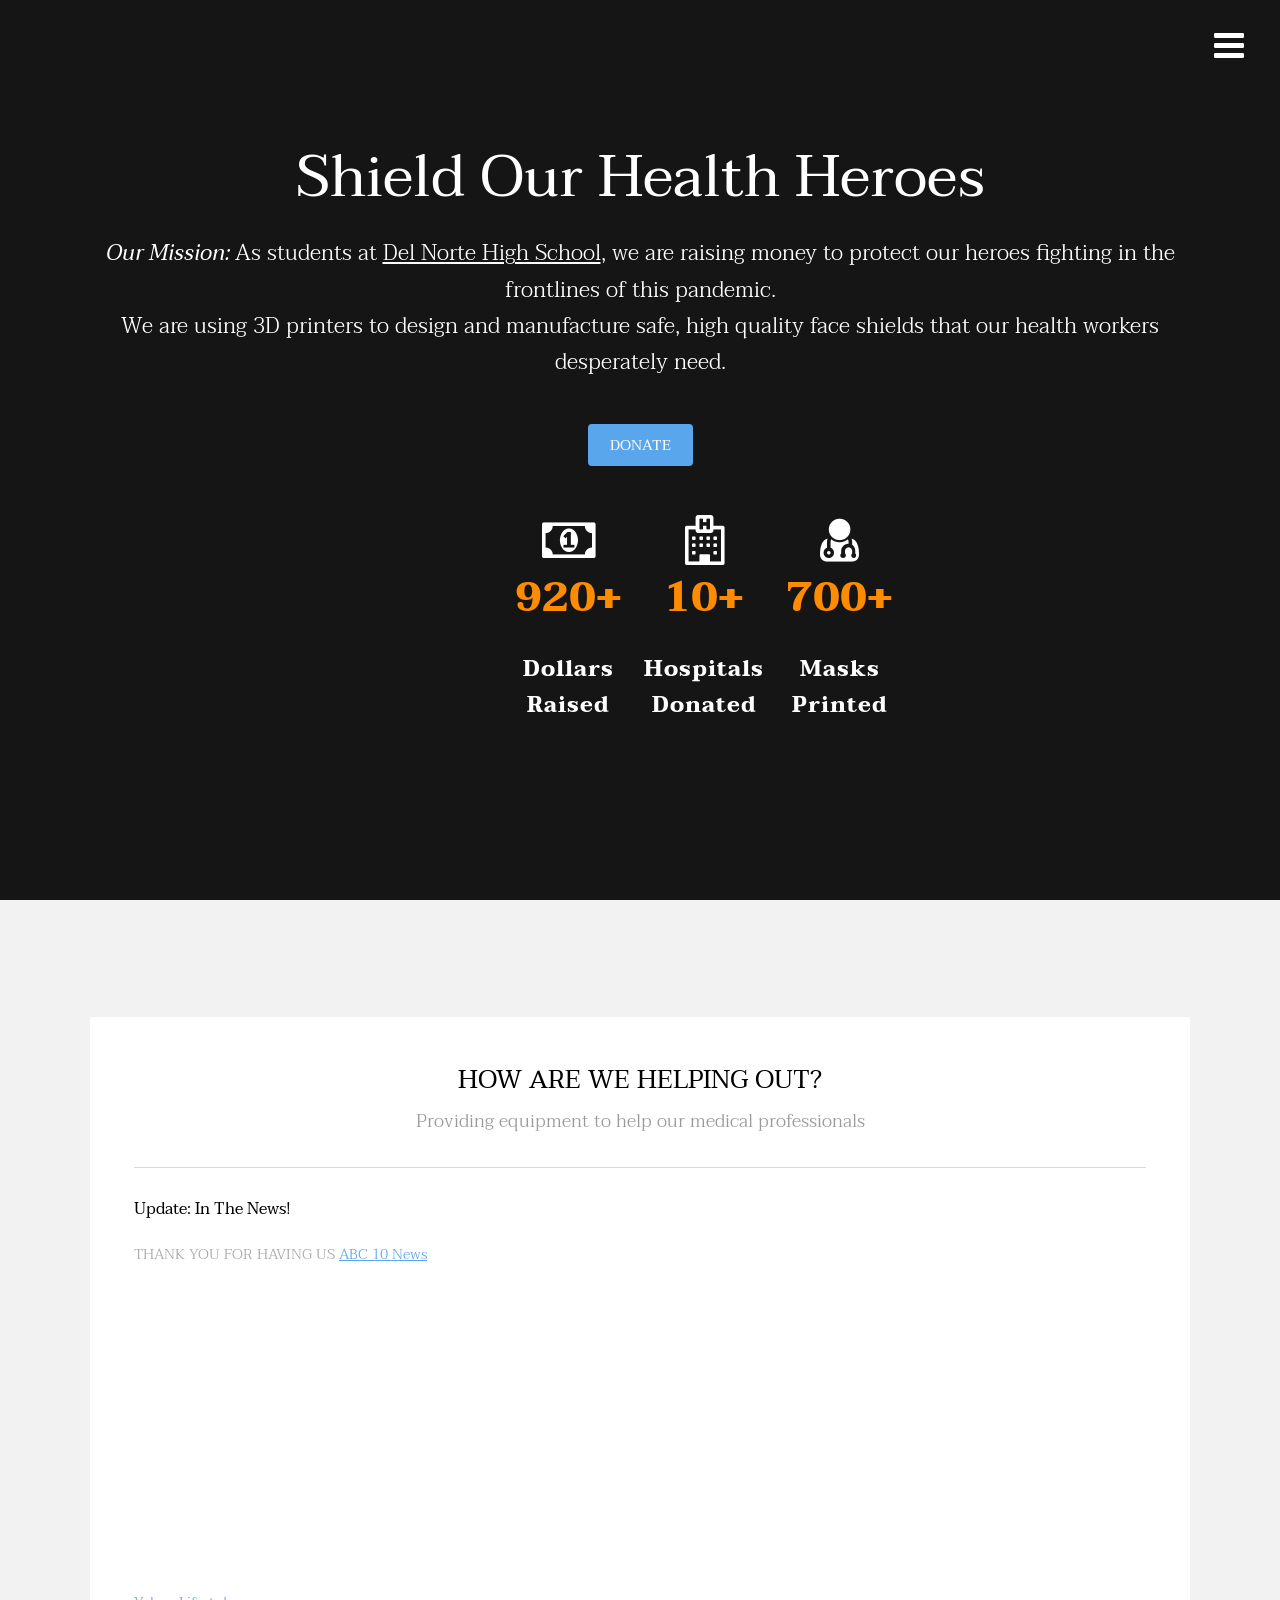
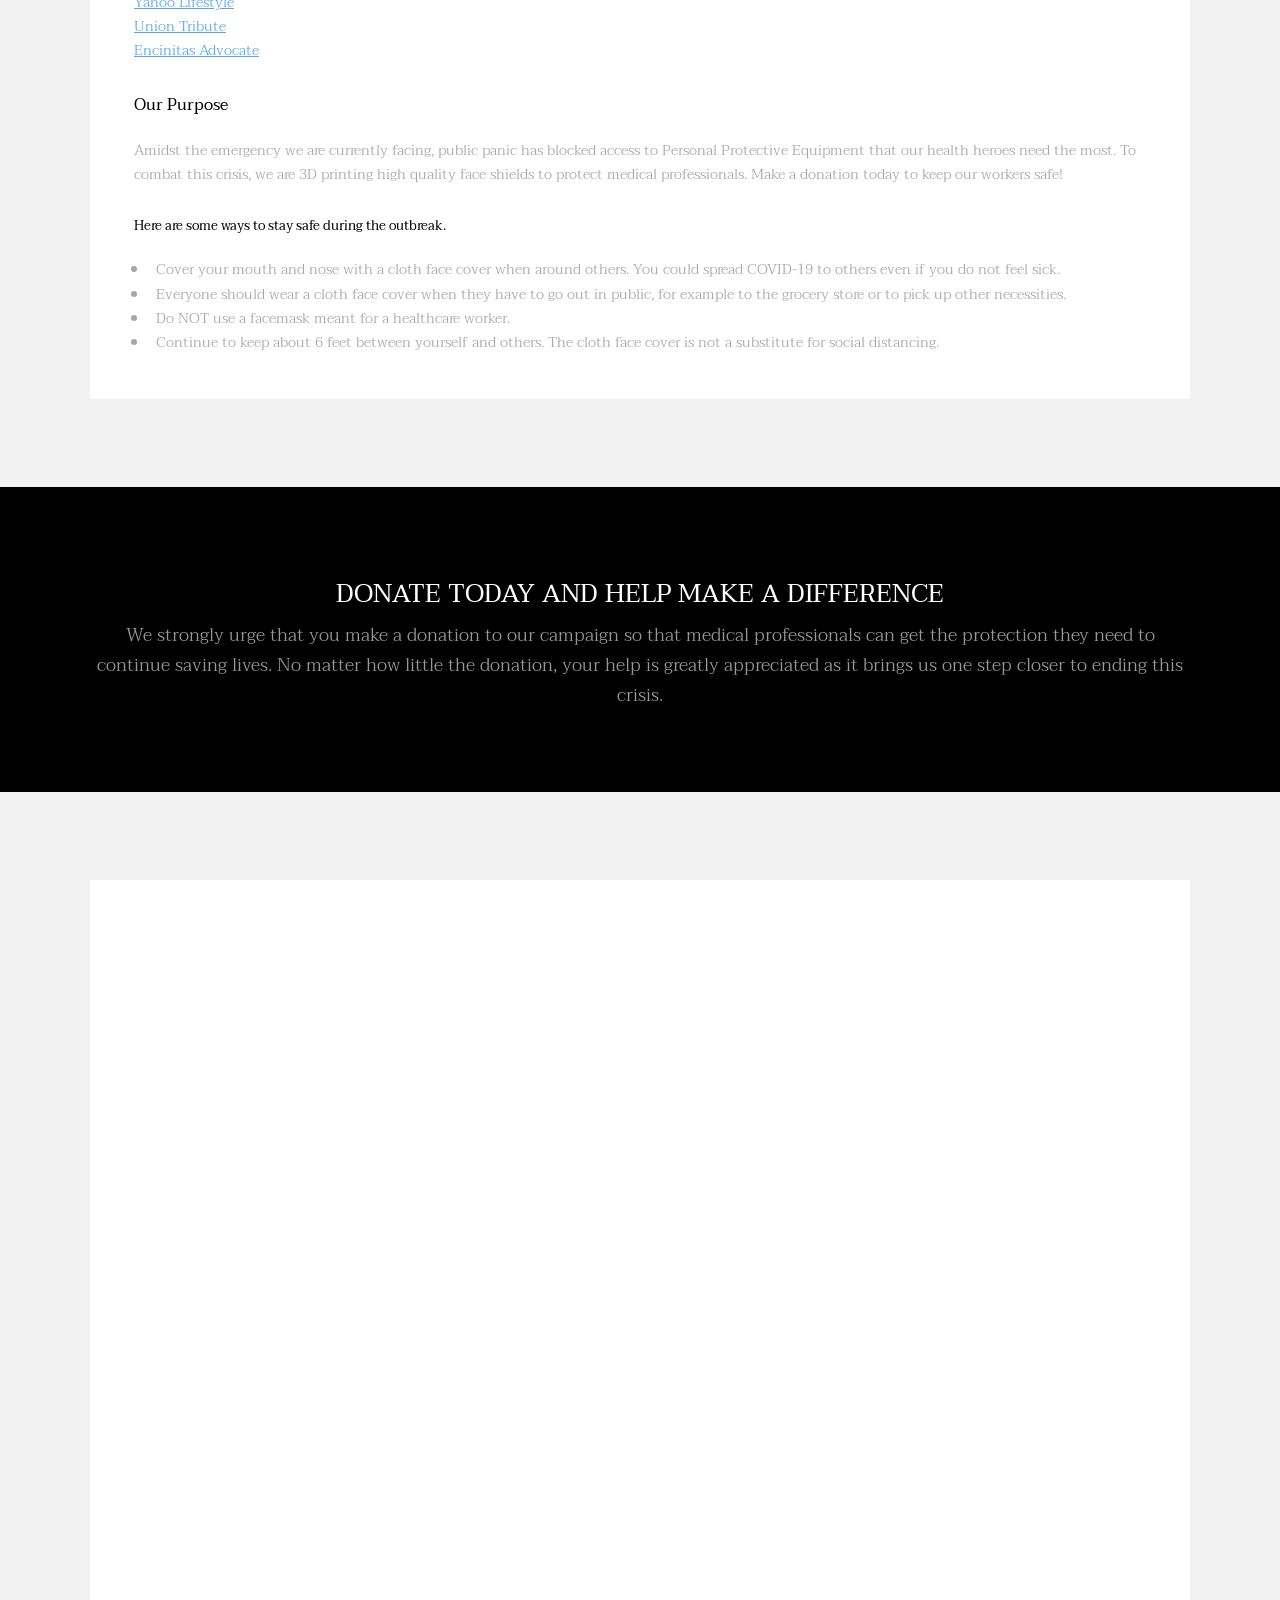
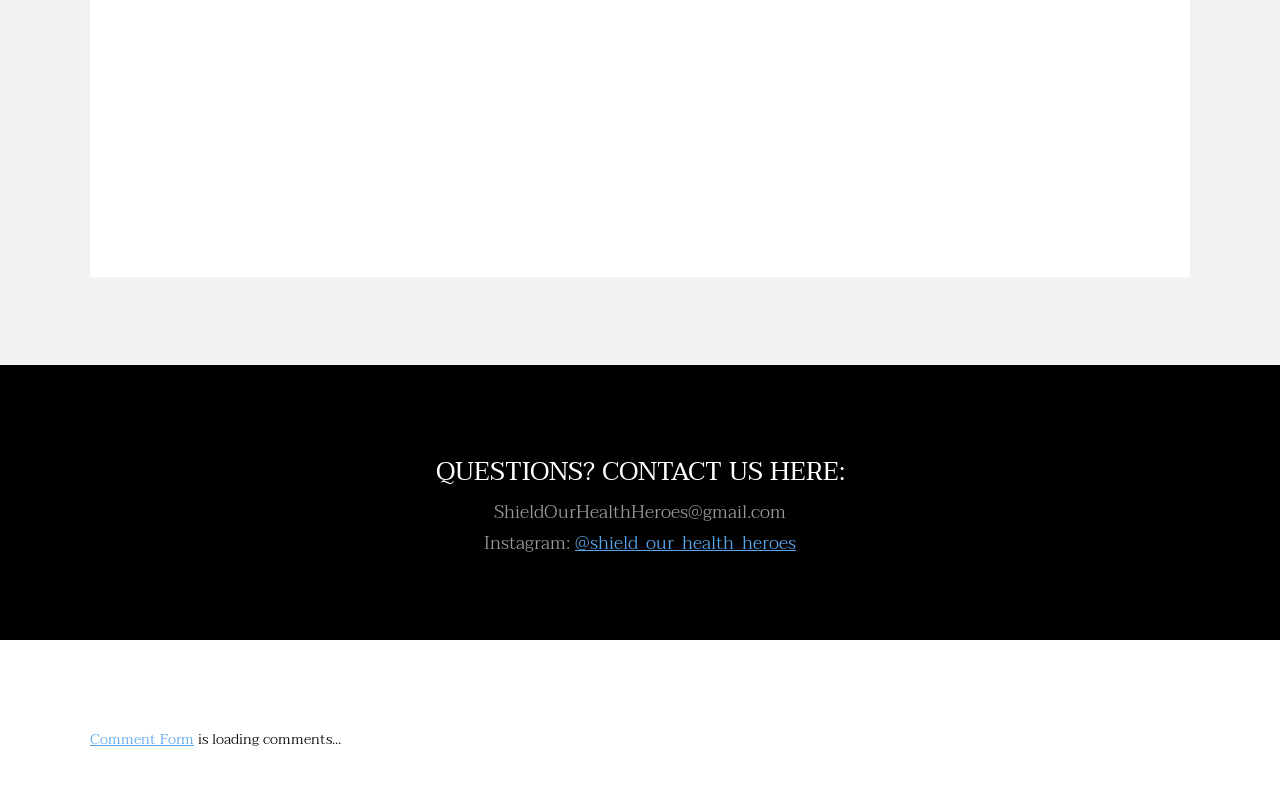
==== index.html @ 5ab99bb0 "update donations and news appearence" ====
<!DOCTYPE HTML>
<!--
	Transitive by TEMPLATED
	templated.co @templatedco
	Released for free under the Creative Commons Attribution 3.0 license (templated.co/license)
-->
<html>
  
    <style>
  #HCB_comment_box blockquote {
    color:black;
      }
    

      #HCB_comment_box .submit {
    background:none; /* Clear twitter bootstrap style. */
    background-color:green;
    border:1px solid darkgreen;
    color: black;
  }
  </style>
  
	<head>
		<title>Masks4Heroes</title>
		<meta charset="utf-8" />
		<meta name="viewport" content="width=device-width, initial-scale=1" />
    <link rel="stylesheet" href="https://cdnjs.cloudflare.com/ajax/libs/font-awesome/4.7.0/css/font-awesome.min.css">

		<link rel="stylesheet" href="main.css" />
    <link rel="icon" href="https://cdn.glitch.com/a27069f8-3434-43a9-9a8d-afe3aabfaea1%2Fmasklogo.png?v=1597732886766">
    
    <!-- Latest compiled and minified CSS -->
<!-- <link rel="stylesheet" href="https://maxcdn.bootstrapcdn.com/bootstrap/3.4.1/css/bootstrap.min.css">
 -->
<!-- jQuery library -->
<script src="https://ajax.googleapis.com/ajax/libs/jquery/3.5.1/jquery.min.js"></script>

<!-- Latest compiled JavaScript -->
<script src="https://maxcdn.bootstrapcdn.com/bootstrap/3.4.1/js/bootstrap.min.js"></script>


    
	</head>
	<body>

		<!-- Header -->
			<header id="header" class="alt">
				<a href="#menu" class="toggle"></a>
			</header>

		<!-- Nav -->
			<nav id="menu">
				<ul class="links">
					<li><a href="index.html">Home</a></li>
					<li><a href="generic.html">About</a></li>
<!-- 					<li><a href="elements.html">Elements</a></li> -->
				</ul>
			</nav>

		<!-- Banner -->
		<!--
			To use a video as your background, set data-video to the name of your video without
			its extension (eg. images/banner). Your video must be available in both .mp4 and .webm
			formats to work correctly.
		-->
			<section id="banner" >
         <slider>
            <slide><p></p></slide>
            <slide><p></p></slide>
            <slide><p></p></slide>
            <slide><p></p></slide>
         </slider>
				<div class="inner">
					<h1>Shield Our Health Heroes</h1>
					<p style="padding-left:80px; padding-right:80px;"><em><strong style="color:white;">Our Mission: </strong></em>As students at <u><a target="_blank" href="https://www.powayusd.com/en-US/Schools/HS/DNHS/Home">Del Norte High School</a></u>, we are raising money to protect our heroes fighting in the frontlines of this pandemic. <br>
            We are using 3D printers to design and manufacture safe, high quality face shields that our health workers desperately need.</p>

					<a href="#three" class="button special scrolly">Donate</a>
          
          <section class="stat" id="stats">
            
            <br><br>
          <div class="container">
            <div class="row text-center">
<!--               <div class="col-md-3">
                <div class="stat-items">
                  <i class="fa fa-camera"></i>
                  <h2><span class="counter text-center">1000</span><span>+</span></h2>
                  <p>donations</p>
                </div>
              </div> -->
 
              <div class="col-md-3">
                <div class="stat-items">
                  <i class="fa fa-money"></i>
                  <h2><span class="counter text-center">920</span><span>+</span></h2>
                  <p>Dollars <br>Raised</p>
                </div>
              </div>              
            
              <div class="col-md-3">
                <div class="stat-items">
                  <i class="fa fa-hospital-o"></i>
                  <h2><span class="counter text-center">10</span><span>+</span></h2>
                  <p>Hospitals <br>Donated</p>
                </div>
              </div>      
            
              <div class="col-md-3">
                <div class="stat-items">
                  <i class="fa fa-user-md"></i>
                  <h2><span class="counter text-center">700</span><span>+</span></h2>
                  <p>Masks <br> Printed</p>
                </div>
              </div>  
            
<!--               <div class="col-md-3">
                <div class="stat-items">
                  <i class="fa fa-camera"></i>
                  <h2><span class="counter text-center">1000</span><span>+</span></h2>
                  <p>donations</p>
                </div>
              </div>               -->
          </div>
        </div>

          </section>
          
        <script src="/jquery.waypoints.min.js"></script>
        <script src="/jquery.counterup.min.js"></script>

        <!-- <script>
          jQuery(document)ready(function(){
            $('.counter').counterUp({
                delay: 10,
                time: 1000
            });
          });  
          
        </script> -->

				</div>
          
			</section>
    

		<!-- One -->
			<section id="five" class="wrapper style2">
        
        
				<div class="inner">
          
					<div>
            
      
						<div class="box">
              

							<div class="image fit">
<!-- 								<img src="https://cdn.glitch.com/a27069f8-3434-43a9-9a8d-afe3aabfaea1%2Fsubimg.jpg?v=1587765286431" alt="" /> -->
							</div>
							<div class="content">
								<header class="align-center">
									<h2>How are we helping out?</h2>
									<p>Providing equipment to help our medical professionals</p>
								</header>
								<hr />
                <h4>Update: In The News!</h4>
                <p>
				  THANK YOU FOR HAVING US <u><a target="_blank" href="https://www.10news.com/news/local-news/high-school-friends-create-donate-ppe-to-local-hospitals">ABC 10 News</a></u><br>
				  <iframe width="560" height="315" src="https://www.youtube.com/embed/5SQ0QVlok44" frameborder="0" allow="accelerometer; autoplay; clipboard-write; encrypted-media; gyroscope; picture-in-picture" allowfullscreen></iframe>
				  <br><u><a target="_blank" href="https://www.yahoo.com/lifestyle/high-school-students-creating-donating-ppe-frontline-heroes-180231235.html?guce_referrer=[base64]&guce_referrer_sig=AQAAAMjVmH9sppshi9A278LwTKOtNpavGbnkp15ygAJLzTOo2PG6ZEGZlWA6tjz8HpPvnvYV-cWrKC55kzO6doad74uBuYIU6hHOZZyX0s5kdmkEDiMPp0OyKqMhK9U5V3q3hC0GTVhKOjRZz484fXT-43aRm7ivwKUqVyvt2w4FJ3ZH&guccounter=2">Yahoo Lifestyle</a></u><br> 
				  <u><a target="_blank" href="https://www.sandiegouniontribune.com/north-county-community-news/story/2020-07-02/north-county-school-news-july-2">Union Tribute</a></u> <br>
				  <u><a target="_blank" href="https://www.encinitasadvocate.com/lifestyle/story/2020-06-19/high-school-students-make-ppe-face-shields-and-donate-to-scripps-encinitas">Encinitas Advocate</a></u>
	
                </p>
                <h4>Our Purpose</h4>
								<p> Amidst the emergency we are currently facing, public panic has blocked access to Personal Protective Equipment that our
                  health heroes need the most. To combat this crisis, we are 3D printing high quality
                  face shields to protect medical professionals. Make a donation today to keep our workers safe!</p>
                <h5>Here are some ways to stay safe during the outbreak.</h5>
                <ul>
                  <li>Cover your mouth and nose with a cloth face cover when around others. You could spread COVID-19 to others even if you do not feel sick.</li>
                  <li>Everyone should wear a cloth face cover when they have to go out in public, for example to the grocery store or to pick up other necessities.</li>
                  <li>Do NOT use a facemask meant for a healthcare worker.</li>
                  <li>Continue to keep about 6 feet between yourself and others. The cloth face cover is not a substitute for social distancing.</li>
                </ul>
<!--                 <p>The map below displays the number of cases of Covid-19 around the world (Refresh page if it doesn't load the first time).</p>
                <iframe src="https://bing.com/covid" width = "90%" height="800" style="border: 4px black solid;"></iframe> -->
							</div>
						</div>
					</div>
				</div>
			</section>

		<!-- Two -->
<!-- 			<section id="four" class="wrapper style3">
				<div class="inner">

					<header class="align-center">
						<h2>Morbi interdum mollis sapien</h2>
						<p>Cras aliquet urna ut sapien tincidunt, quis malesuada elit facilisis. Vestibulum sit amet tortor velit. Nam elementum nibh a libero pharetra elementum. Maecenas feugiat ex purus, quis volutpat lacus placerat malesuada. Praesent in sem ex. Morbi mattis sapien pretium tellus venenatis, at egestas urna ornare.</p>
					</header>

				</div>
			</section> -->
    
    			<section id="three" class="wrapper style4">
				<div class="inner">

					<header class="align-center">
						<h2>Donate today and help make a difference</h2>
						<p>We strongly urge that you make a donation to our campaign so that medical professionals can get the protection they need to continue saving lives. No matter how little the donation, your help is greatly appreciated as it brings us one step closer to ending this crisis.</p>
					</header>

				</div>
            
			</section>
			

		<!-- Three -->
			<section id="four" class="wrapper style2">
				<div class="inner">
<!-- 					<div class="grid-style"> -->

						<div>
							<div class="box">
								<div class="content">
                  <center>
                  <script src="https://donorbox.org/widget.js" paypalExpress="false"></script><iframe allowpaymentrequest="" frameborder="0" height="900px" name="donorbox" scrolling="no" seamless="seamless" src="https://donorbox.org/embed/shield-our-heroes-1?default_interval=o&amount=5&show_content=true" style="max-width: 100%; min-width: 100%; max-height:none!important" width="100%"></iframe>	
								  </center>
							</div>
						</div>



					</div>
				</div>
			</section>

		<!-- Four -->


		<!-- Footer -->
<!-- 			<footer id="footer" class="wrapper">
				<div class="inner">
					<section>
						<div class="box">
							<div class="content">
								<h2 class="align-center">Get in Touch</h2>
								<hr />
								<form action="#" method="post">
									<div class="field half first">
										<label for="name">Name</label>
										<input name="name" id="name" type="text" placeholder="Name">
									</div>
									<div class="field half">
										<label for="email">Email</label>
										<input name="email" id="email" type="email" placeholder="Email">
									</div>
									<div class="field">
										<label for="dept">Department</label>
										<div class="select-wrapper">
											<select name="dept" id="dept">
												<option value="">- Category -</option>
												<option value="1">Manufacturing</option>
												<option value="1">Shipping</option>
												<option value="1">Administration</option>
												<option value="1">Human Resources</option>
											</select>
										</div>
									</div>
									<div class="field">
										<label for="message">Message</label>
										<textarea name="message" id="message" rows="6" placeholder="Message"></textarea>
									</div>
									<ul class="actions align-center">
										<li><input value="Send Message" class="button special" type="submit"></li>
									</ul>
								</form>
							</div>
						</div>
					</section>
				</div>
			</footer> -->
    
<!--     <section id="two" class="wrapper style3">
				<div class="inner">
					<div id="flexgrid">
						<div>
							<header>
								<h3>Andrew Zhang</h3>
							</header>
							<p>Outside of school, Andrew enjoys playing soccer and piano. His hobbies include 
                reading, biking, and listening to music, and his favourite subjects are math, science, and reading.</p>
							<ul class="actions">
							</ul>
						</div>
						<div>
							<header>
								<h3>Rishi Peddakama</h3>
							</header>
							<p>HARD CARRY. outstanding person</p>
							<ul class="actions">
							</ul>
						</div>
						<div>
							<header>
								<h3>Jerry Wu</h3>
							</header>
							<p>irrelevant</p>
							<ul class="actions">
							</ul>
						</div>
					</div>
				</div>
			</section> -->
    
      <section id="two" class="wrapper style3">
				<div class="inner">

					<header class="align-center">
						<h2>Questions? Contact us here: </h2>
						<p>ShieldOurHealthHeroes@gmail.com <br> Instagram: <a target="_blank" href="https://www.instagram.com/shield_our_health_heroes/?hl=en">@shield_our_health_heroes</a></p>
					</header>

				</div>
			</section>
    
      <section  class="wrapper style69">
      <div class="inner">
  

<!-- begin wwww.htmlcommentbox.com -->
 <div id="HCB_comment_box" style="color:black;"><a href="http://www.htmlcommentbox.com">Comment Form</a> is loading comments...</div>
 <link rel="stylesheet" type="text/css" href="https://www.htmlcommentbox.com/static/skins/bootstrap/twitter-bootstrap.css?v=0" />
 <script type="text/javascript" id="hcb"> /*<!--*/ if(!window.hcb_user){hcb_user={};} (function(){var s=document.createElement("script"), l=hcb_user.PAGE || (""+window.location).replace(/'/g,"%27"), h="https://www.htmlcommentbox.com";s.setAttribute("type","text/javascript");s.setAttribute("src", h+"/jread?page="+encodeURIComponent(l).replace("+","%2B")+"&mod=%241%24wq1rdBcg%243SVcJeRCbSG5EbUfPz%2FvE1"+"&opts=16862&num=10&ts=1588054067323");if (typeof s!="undefined") document.getElementsByTagName("head")[0].appendChild(s);})(); /*-->*/ </script>
<!-- end www.htmlcommentbox.com -->
        </div>
     </section>
    
		<!-- Scripts -->
			<script src="js/jquery.min.js"></script>
			<script src="js/jquery.scrolly.min.js"></script>
			<script src="js/jquery.scrollex.min.js"></script>
			<script src="js/skel.min.js"></script>
			<script src="js/util.js"></script>
			<script src="js/main.js"></script>

	</body>
</html>
---- main.css ----
@charset "UTF-8";
@import url(font-awesome.min.css);
@import url("https://fonts.googleapis.com/css?family=Taviraj:300,400,700,300i,400i,700i");

/*
	Transitive by TEMPLATED
	templated.co @templatedco
	Released for free under the Creative Commons Attribution 3.0 license (templated.co/license)
*/

/* Reset */
  


	html, body, div, span, applet, object, iframe, h1, h2, h3, h4, h5, h6, p, blockquote, pre, a, abbr, acronym, address, big, cite, code, del, dfn, em, img, ins, kbd, q, s, samp, small, strike, strong, sub, sup, tt, var, b, u, i, center, dl, dt, dd, ol, ul, li, fieldset, form, label, legend, table, caption, tbody, tfoot, thead, tr, th, td, article, aside, canvas, details, embed, figure, figcaption, footer, header, hgroup, menu, nav, output, ruby, section, summary, time, mark, audio, video {
		margin: 0;
		padding: 0;
		border: 0;
		font-size: 100%;
		font: inherit;
		vertical-align: baseline;
	}

 

	article, aside, details, figcaption, figure, footer, header, hgroup, menu, nav, section {
		display: block;
	}

	body {
		line-height: 1;
	}

	ol, ul {
		list-style: none;
	}

	blockquote, q {
		quotes: none;
	}

	blockquote:before, blockquote:after, q:before, q:after {
		content: '';
		content: none;
	}

	table {
		border-collapse: collapse;
		border-spacing: 0;
	}

	body {
		-webkit-text-size-adjust: none;
	}

    .stat
    {
/*       background: #121212;
      padding-top: 80px;
      padding-bottom: 80px; */
      color: white;
      background-attachment: fixed;
      margin-top: 10px;
      margin: auto;
      width: 155%;
    }

  .stat i
  {
    font-size: 50px;
  }

  .stat-items h2
  {
    font-weight: bold;
    font-size: 42px;
    color: darkorange;
  }

  .stat p
  {
    font-weight: bold;
    letter-spacing: 1px;
  }

/* Box Model */

	*, *:before, *:after {
		-moz-box-sizing: border-box;
		-webkit-box-sizing: border-box;
		box-sizing: border-box;
	}

/* Containers */

	.container {
		margin-left: auto;
		margin-right: auto;
	}

	.container.\31 25\25 {
		width: 100%;
		max-width: 100rem;
		min-width: 80rem;
	}

	.container.\37 5\25 {
		width: 60rem;
	}

	.container.\35 0\25 {
		width: 40rem;
	}

	.container.\32 5\25 {
		width: 20rem;
	}

	.container {
		width: 80rem;
	}

	@media screen and (max-width: 1680px) {

		.container.\31 25\25 {
			width: 100%;
			max-width: 100rem;
			min-width: 80rem;
		}

		.container.\37 5\25 {
			width: 60rem;
		}

		.container.\35 0\25 {
			width: 40rem;
		}

		.container.\32 5\25 {
			width: 20rem;
		}

		.container {
			width: 80rem;
		}

	}

	@media screen and (max-width: 1280px) {

		.container.\31 25\25 {
			width: 100%;
			max-width: 81.25rem;
			min-width: 65rem;
		}

		.container.\37 5\25 {
			width: 48.75rem;
		}

		.container.\35 0\25 {
			width: 32.5rem;
		}

		.container.\32 5\25 {
			width: 16.25rem;
		}

		.container {
			width: 65rem;
		}

	}

	@media screen and (max-width: 980px) {

		.container.\31 25\25 {
			width: 100%;
			max-width: 112.5%;
			min-width: 90%;
		}

		.container.\37 5\25 {
			width: 67.5%;
		}

		.container.\35 0\25 {
			width: 45%;
		}

		.container.\32 5\25 {
			width: 22.5%;
		}

		.container {
			width: 90%;
		}

	}

	@media screen and (max-width: 736px) {

		.container.\31 25\25 {
			width: 100%;
			max-width: 112.5%;
			min-width: 90%;
		}

		.container.\37 5\25 {
			width: 67.5%;
		}

		.container.\35 0\25 {
			width: 45%;
		}

		.container.\32 5\25 {
			width: 22.5%;
		}

		.container {
			width: 90% !important;
		}

	}

	@media screen and (max-width: 480px) {

		.container.\31 25\25 {
			width: 100%;
			max-width: 112.5%;
			min-width: 90%;
		}

		.container.\37 5\25 {
			width: 67.5%;
		}

		.container.\35 0\25 {
			width: 45%;
		}

		.container.\32 5\25 {
			width: 22.5%;
		}

		.container {
			width: 90% !important;
		}

	}

/* Grid */

	.row {
		border-bottom: solid 1px transparent;
		-moz-box-sizing: border-box;
		-webkit-box-sizing: border-box;
		box-sizing: border-box;
	}

	.row > * {
		float: left;
		-moz-box-sizing: border-box;
		-webkit-box-sizing: border-box;
		box-sizing: border-box;
	}

	.row:after, .row:before {
		content: '';
		display: block;
		clear: both;
		height: 0;
	}

	.row.uniform > * > :first-child {
		margin-top: 0;
	}

	.row.uniform > * > :last-child {
		margin-bottom: 0;
	}

	.row.\30 \25 > * {
		padding: 0 0 0 0rem;
	}

	.row.\30 \25 {
		margin: 0 0 -1px 0rem;
	}

	.row.uniform.\30 \25 > * {
		padding: 0rem 0 0 0rem;
	}

	.row.uniform.\30 \25 {
		margin: 0rem 0 -1px 0rem;
	}

	.row > * {
		padding: 0 0 0 2rem;
	}

	.row {
		margin: 0 0 -1px -2rem;
	}

	.row.uniform > * {
		padding: 2rem 0 0 2rem;
	}

	.row.uniform {
		margin: -2rem 0 -1px -2rem;
	}

	.row.\32 00\25 > * {
		padding: 0 0 0 4rem;
	}

	.row.\32 00\25 {
		margin: 0 0 -1px -4rem;
	}

	.row.uniform.\32 00\25 > * {
		padding: 4rem 0 0 4rem;
	}

	.row.uniform.\32 00\25 {
		margin: -4rem 0 -1px -4rem;
	}

	.row.\31 50\25 > * {
		padding: 0 0 0 3rem;
	}

	.row.\31 50\25 {
		margin: 0 0 -1px -3rem;
	}

	.row.uniform.\31 50\25 > * {
		padding: 3rem 0 0 3rem;
	}

	.row.uniform.\31 50\25 {
		margin: -3rem 0 -1px -3rem;
	}

	.row.\35 0\25 > * {
		padding: 0 0 0 1rem;
	}

	.row.\35 0\25 {
		margin: 0 0 -1px -1rem;
	}

	.row.uniform.\35 0\25 > * {
		padding: 1rem 0 0 1rem;
	}

	.row.uniform.\35 0\25 {
		margin: -1rem 0 -1px -1rem;
	}

	.row.\32 5\25 > * {
		padding: 0 0 0 0.5rem;
	}

	.row.\32 5\25 {
		margin: 0 0 -1px -0.5rem;
	}

	.row.uniform.\32 5\25 > * {
		padding: 0.5rem 0 0 0.5rem;
	}

	.row.uniform.\32 5\25 {
		margin: -0.5rem 0 -1px -0.5rem;
	}

	.\31 2u, .\31 2u\24 {
		width: 100%;
		clear: none;
		margin-left: 0;
	}

	.\31 1u, .\31 1u\24 {
		width: 91.6666666667%;
		clear: none;
		margin-left: 0;
	}

	.\31 0u, .\31 0u\24 {
		width: 83.3333333333%;
		clear: none;
		margin-left: 0;
	}

	.\39 u, .\39 u\24 {
		width: 75%;
		clear: none;
		margin-left: 0;
	}

	.\38 u, .\38 u\24 {
		width: 66.6666666667%;
		clear: none;
		margin-left: 0;
	}

	.\37 u, .\37 u\24 {
		width: 58.3333333333%;
		clear: none;
		margin-left: 0;
	}

	.\36 u, .\36 u\24 {
		width: 50%;
		clear: none;
		margin-left: 0;
	}

	.\35 u, .\35 u\24 {
		width: 41.6666666667%;
		clear: none;
		margin-left: 0;
	}

	.\34 u, .\34 u\24 {
		width: 33.3333333333%;
		clear: none;
		margin-left: 0;
	}

	.\33 u, .\33 u\24 {
		width: 25%;
		clear: none;
		margin-left: 0;
	}

	.\32 u, .\32 u\24 {
		width: 16.6666666667%;
		clear: none;
		margin-left: 0;
	}

	.\31 u, .\31 u\24 {
		width: 8.3333333333%;
		clear: none;
		margin-left: 0;
	}

	.\31 2u\24 + *,
	.\31 1u\24 + *,
	.\31 0u\24 + *,
	.\39 u\24 + *,
	.\38 u\24 + *,
	.\37 u\24 + *,
	.\36 u\24 + *,
	.\35 u\24 + *,
	.\34 u\24 + *,
	.\33 u\24 + *,
	.\32 u\24 + *,
	.\31 u\24 + * {
		clear: left;
	}

	.\-11u {
		margin-left: 91.66667%;
	}

	.\-10u {
		margin-left: 83.33333%;
	}

	.\-9u {
		margin-left: 75%;
	}

	.\-8u {
		margin-left: 66.66667%;
	}

	.\-7u {
		margin-left: 58.33333%;
	}

	.\-6u {
		margin-left: 50%;
	}

	.\-5u {
		margin-left: 41.66667%;
	}

	.\-4u {
		margin-left: 33.33333%;
	}

	.\-3u {
		margin-left: 25%;
	}

	.\-2u {
		margin-left: 16.66667%;
	}

	.\-1u {
		margin-left: 8.33333%;
	}

	@media screen and (max-width: 1680px) {

		.row > * {
			padding: 0 0 0 2rem;
		}

		.row {
			margin: 0 0 -1px -2rem;
		}

		.row.uniform > * {
			padding: 2rem 0 0 2rem;
		}

		.row.uniform {
			margin: -2rem 0 -1px -2rem;
		}

		.row.\32 00\25 > * {
			padding: 0 0 0 4rem;
		}

		.row.\32 00\25 {
			margin: 0 0 -1px -4rem;
		}

		.row.uniform.\32 00\25 > * {
			padding: 4rem 0 0 4rem;
		}

		.row.uniform.\32 00\25 {
			margin: -4rem 0 -1px -4rem;
		}

		.row.\31 50\25 > * {
			padding: 0 0 0 3rem;
		}

		.row.\31 50\25 {
			margin: 0 0 -1px -3rem;
		}

		.row.uniform.\31 50\25 > * {
			padding: 3rem 0 0 3rem;
		}

		.row.uniform.\31 50\25 {
			margin: -3rem 0 -1px -3rem;
		}

		.row.\35 0\25 > * {
			padding: 0 0 0 1rem;
		}

		.row.\35 0\25 {
			margin: 0 0 -1px -1rem;
		}

		.row.uniform.\35 0\25 > * {
			padding: 1rem 0 0 1rem;
		}

		.row.uniform.\35 0\25 {
			margin: -1rem 0 -1px -1rem;
		}

		.row.\32 5\25 > * {
			padding: 0 0 0 0.5rem;
		}

		.row.\32 5\25 {
			margin: 0 0 -1px -0.5rem;
		}

		.row.uniform.\32 5\25 > * {
			padding: 0.5rem 0 0 0.5rem;
		}

		.row.uniform.\32 5\25 {
			margin: -0.5rem 0 -1px -0.5rem;
		}

		.\31 2u\28xlarge\29, .\31 2u\24\28xlarge\29 {
			width: 100%;
			clear: none;
			margin-left: 0;
		}

		.\31 1u\28xlarge\29, .\31 1u\24\28xlarge\29 {
			width: 91.6666666667%;
			clear: none;
			margin-left: 0;
		}

		.\31 0u\28xlarge\29, .\31 0u\24\28xlarge\29 {
			width: 83.3333333333%;
			clear: none;
			margin-left: 0;
		}

		.\39 u\28xlarge\29, .\39 u\24\28xlarge\29 {
			width: 75%;
			clear: none;
			margin-left: 0;
		}

		.\38 u\28xlarge\29, .\38 u\24\28xlarge\29 {
			width: 66.6666666667%;
			clear: none;
			margin-left: 0;
		}

		.\37 u\28xlarge\29, .\37 u\24\28xlarge\29 {
			width: 58.3333333333%;
			clear: none;
			margin-left: 0;
		}

		.\36 u\28xlarge\29, .\36 u\24\28xlarge\29 {
			width: 50%;
			clear: none;
			margin-left: 0;
		}

		.\35 u\28xlarge\29, .\35 u\24\28xlarge\29 {
			width: 41.6666666667%;
			clear: none;
			margin-left: 0;
		}

		.\34 u\28xlarge\29, .\34 u\24\28xlarge\29 {
			width: 33.3333333333%;
			clear: none;
			margin-left: 0;
		}

		.\33 u\28xlarge\29, .\33 u\24\28xlarge\29 {
			width: 25%;
			clear: none;
			margin-left: 0;
		}

		.\32 u\28xlarge\29, .\32 u\24\28xlarge\29 {
			width: 16.6666666667%;
			clear: none;
			margin-left: 0;
		}

		.\31 u\28xlarge\29, .\31 u\24\28xlarge\29 {
			width: 8.3333333333%;
			clear: none;
			margin-left: 0;
		}

		.\31 2u\24\28xlarge\29 + *,
		.\31 1u\24\28xlarge\29 + *,
		.\31 0u\24\28xlarge\29 + *,
		.\39 u\24\28xlarge\29 + *,
		.\38 u\24\28xlarge\29 + *,
		.\37 u\24\28xlarge\29 + *,
		.\36 u\24\28xlarge\29 + *,
		.\35 u\24\28xlarge\29 + *,
		.\34 u\24\28xlarge\29 + *,
		.\33 u\24\28xlarge\29 + *,
		.\32 u\24\28xlarge\29 + *,
		.\31 u\24\28xlarge\29 + * {
			clear: left;
		}

		.\-11u\28xlarge\29 {
			margin-left: 91.66667%;
		}

		.\-10u\28xlarge\29 {
			margin-left: 83.33333%;
		}

		.\-9u\28xlarge\29 {
			margin-left: 75%;
		}

		.\-8u\28xlarge\29 {
			margin-left: 66.66667%;
		}

		.\-7u\28xlarge\29 {
			margin-left: 58.33333%;
		}

		.\-6u\28xlarge\29 {
			margin-left: 50%;
		}

		.\-5u\28xlarge\29 {
			margin-left: 41.66667%;
		}

		.\-4u\28xlarge\29 {
			margin-left: 33.33333%;
		}

		.\-3u\28xlarge\29 {
			margin-left: 25%;
		}

		.\-2u\28xlarge\29 {
			margin-left: 16.66667%;
		}

		.\-1u\28xlarge\29 {
			margin-left: 8.33333%;
		}

	}

	@media screen and (max-width: 1280px) {

		.row > * {
			padding: 0 0 0 1.5rem;
		}

		.row {
			margin: 0 0 -1px -1.5rem;
		}

		.row.uniform > * {
			padding: 1.5rem 0 0 1.5rem;
		}

		.row.uniform {
			margin: -1.5rem 0 -1px -1.5rem;
		}

		.row.\32 00\25 > * {
			padding: 0 0 0 3rem;
		}

		.row.\32 00\25 {
			margin: 0 0 -1px -3rem;
		}

		.row.uniform.\32 00\25 > * {
			padding: 3rem 0 0 3rem;
		}

		.row.uniform.\32 00\25 {
			margin: -3rem 0 -1px -3rem;
		}

		.row.\31 50\25 > * {
			padding: 0 0 0 2.25rem;
		}

		.row.\31 50\25 {
			margin: 0 0 -1px -2.25rem;
		}

		.row.uniform.\31 50\25 > * {
			padding: 2.25rem 0 0 2.25rem;
		}

		.row.uniform.\31 50\25 {
			margin: -2.25rem 0 -1px -2.25rem;
		}

		.row.\35 0\25 > * {
			padding: 0 0 0 0.75rem;
		}

		.row.\35 0\25 {
			margin: 0 0 -1px -0.75rem;
		}

		.row.uniform.\35 0\25 > * {
			padding: 0.75rem 0 0 0.75rem;
		}

		.row.uniform.\35 0\25 {
			margin: -0.75rem 0 -1px -0.75rem;
		}

		.row.\32 5\25 > * {
			padding: 0 0 0 0.375rem;
		}

		.row.\32 5\25 {
			margin: 0 0 -1px -0.375rem;
		}

		.row.uniform.\32 5\25 > * {
			padding: 0.375rem 0 0 0.375rem;
		}

		.row.uniform.\32 5\25 {
			margin: -0.375rem 0 -1px -0.375rem;
		}

		.\31 2u\28large\29, .\31 2u\24\28large\29 {
			width: 100%;
			clear: none;
			margin-left: 0;
		}

		.\31 1u\28large\29, .\31 1u\24\28large\29 {
			width: 91.6666666667%;
			clear: none;
			margin-left: 0;
		}

		.\31 0u\28large\29, .\31 0u\24\28large\29 {
			width: 83.3333333333%;
			clear: none;
			margin-left: 0;
		}

		.\39 u\28large\29, .\39 u\24\28large\29 {
			width: 75%;
			clear: none;
			margin-left: 0;
		}

		.\38 u\28large\29, .\38 u\24\28large\29 {
			width: 66.6666666667%;
			clear: none;
			margin-left: 0;
		}

		.\37 u\28large\29, .\37 u\24\28large\29 {
			width: 58.3333333333%;
			clear: none;
			margin-left: 0;
		}

		.\36 u\28large\29, .\36 u\24\28large\29 {
			width: 50%;
			clear: none;
			margin-left: 0;
		}

		.\35 u\28large\29, .\35 u\24\28large\29 {
			width: 41.6666666667%;
			clear: none;
			margin-left: 0;
		}

		.\34 u\28large\29, .\34 u\24\28large\29 {
			width: 33.3333333333%;
			clear: none;
			margin-left: 0;
		}

		.\33 u\28large\29, .\33 u\24\28large\29 {
			width: 25%;
			clear: none;
			margin-left: 0;
		}

		.\32 u\28large\29, .\32 u\24\28large\29 {
			width: 16.6666666667%;
			clear: none;
			margin-left: 0;
		}

		.\31 u\28large\29, .\31 u\24\28large\29 {
			width: 8.3333333333%;
			clear: none;
			margin-left: 0;
		}

		.\31 2u\24\28large\29 + *,
		.\31 1u\24\28large\29 + *,
		.\31 0u\24\28large\29 + *,
		.\39 u\24\28large\29 + *,
		.\38 u\24\28large\29 + *,
		.\37 u\24\28large\29 + *,
		.\36 u\24\28large\29 + *,
		.\35 u\24\28large\29 + *,
		.\34 u\24\28large\29 + *,
		.\33 u\24\28large\29 + *,
		.\32 u\24\28large\29 + *,
		.\31 u\24\28large\29 + * {
			clear: left;
		}

		.\-11u\28large\29 {
			margin-left: 91.66667%;
		}

		.\-10u\28large\29 {
			margin-left: 83.33333%;
		}

		.\-9u\28large\29 {
			margin-left: 75%;
		}

		.\-8u\28large\29 {
			margin-left: 66.66667%;
		}

		.\-7u\28large\29 {
			margin-left: 58.33333%;
		}

		.\-6u\28large\29 {
			margin-left: 50%;
		}

		.\-5u\28large\29 {
			margin-left: 41.66667%;
		}

		.\-4u\28large\29 {
			margin-left: 33.33333%;
		}

		.\-3u\28large\29 {
			margin-left: 25%;
		}

		.\-2u\28large\29 {
			margin-left: 16.66667%;
		}

		.\-1u\28large\29 {
			margin-left: 8.33333%;
		}

	}

	@media screen and (max-width: 980px) {

		.row > * {
			padding: 0 0 0 1.5rem;
		}

		.row {
			margin: 0 0 -1px -1.5rem;
		}

		.row.uniform > * {
			padding: 1.5rem 0 0 1.5rem;
		}

		.row.uniform {
			margin: -1.5rem 0 -1px -1.5rem;
		}

		.row.\32 00\25 > * {
			padding: 0 0 0 3rem;
		}

		.row.\32 00\25 {
			margin: 0 0 -1px -3rem;
		}

		.row.uniform.\32 00\25 > * {
			padding: 3rem 0 0 3rem;
		}

		.row.uniform.\32 00\25 {
			margin: -3rem 0 -1px -3rem;
		}

		.row.\31 50\25 > * {
			padding: 0 0 0 2.25rem;
		}

		.row.\31 50\25 {
			margin: 0 0 -1px -2.25rem;
		}

		.row.uniform.\31 50\25 > * {
			padding: 2.25rem 0 0 2.25rem;
		}

		.row.uniform.\31 50\25 {
			margin: -2.25rem 0 -1px -2.25rem;
		}

		.row.\35 0\25 > * {
			padding: 0 0 0 0.75rem;
		}

		.row.\35 0\25 {
			margin: 0 0 -1px -0.75rem;
		}

		.row.uniform.\35 0\25 > * {
			padding: 0.75rem 0 0 0.75rem;
		}

		.row.uniform.\35 0\25 {
			margin: -0.75rem 0 -1px -0.75rem;
		}

		.row.\32 5\25 > * {
			padding: 0 0 0 0.375rem;
		}

		.row.\32 5\25 {
			margin: 0 0 -1px -0.375rem;
		}

		.row.uniform.\32 5\25 > * {
			padding: 0.375rem 0 0 0.375rem;
		}

		.row.uniform.\32 5\25 {
			margin: -0.375rem 0 -1px -0.375rem;
		}

		.\31 2u\28medium\29, .\31 2u\24\28medium\29 {
			width: 100%;
			clear: none;
			margin-left: 0;
		}

		.\31 1u\28medium\29, .\31 1u\24\28medium\29 {
			width: 91.6666666667%;
			clear: none;
			margin-left: 0;
		}

		.\31 0u\28medium\29, .\31 0u\24\28medium\29 {
			width: 83.3333333333%;
			clear: none;
			margin-left: 0;
		}

		.\39 u\28medium\29, .\39 u\24\28medium\29 {
			width: 75%;
			clear: none;
			margin-left: 0;
		}

		.\38 u\28medium\29, .\38 u\24\28medium\29 {
			width: 66.6666666667%;
			clear: none;
			margin-left: 0;
		}

		.\37 u\28medium\29, .\37 u\24\28medium\29 {
			width: 58.3333333333%;
			clear: none;
			margin-left: 0;
		}

		.\36 u\28medium\29, .\36 u\24\28medium\29 {
			width: 50%;
			clear: none;
			margin-left: 0;
		}

		.\35 u\28medium\29, .\35 u\24\28medium\29 {
			width: 41.6666666667%;
			clear: none;
			margin-left: 0;
		}

		.\34 u\28medium\29, .\34 u\24\28medium\29 {
			width: 33.3333333333%;
			clear: none;
			margin-left: 0;
		}

		.\33 u\28medium\29, .\33 u\24\28medium\29 {
			width: 25%;
			clear: none;
			margin-left: 0;
		}

		.\32 u\28medium\29, .\32 u\24\28medium\29 {
			width: 16.6666666667%;
			clear: none;
			margin-left: 0;
		}

		.\31 u\28medium\29, .\31 u\24\28medium\29 {
			width: 8.3333333333%;
			clear: none;
			margin-left: 0;
		}

		.\31 2u\24\28medium\29 + *,
		.\31 1u\24\28medium\29 + *,
		.\31 0u\24\28medium\29 + *,
		.\39 u\24\28medium\29 + *,
		.\38 u\24\28medium\29 + *,
		.\37 u\24\28medium\29 + *,
		.\36 u\24\28medium\29 + *,
		.\35 u\24\28medium\29 + *,
		.\34 u\24\28medium\29 + *,
		.\33 u\24\28medium\29 + *,
		.\32 u\24\28medium\29 + *,
		.\31 u\24\28medium\29 + * {
			clear: left;
		}

		.\-11u\28medium\29 {
			margin-left: 91.66667%;
		}

		.\-10u\28medium\29 {
			margin-left: 83.33333%;
		}

		.\-9u\28medium\29 {
			margin-left: 75%;
		}

		.\-8u\28medium\29 {
			margin-left: 66.66667%;
		}

		.\-7u\28medium\29 {
			margin-left: 58.33333%;
		}

		.\-6u\28medium\29 {
			margin-left: 50%;
		}

		.\-5u\28medium\29 {
			margin-left: 41.66667%;
		}

		.\-4u\28medium\29 {
			margin-left: 33.33333%;
		}

		.\-3u\28medium\29 {
			margin-left: 25%;
		}

		.\-2u\28medium\29 {
			margin-left: 16.66667%;
		}

		.\-1u\28medium\29 {
			margin-left: 8.33333%;
		}

	}

	@media screen and (max-width: 736px) {

		.row > * {
			padding: 0 0 0 1.25rem;
		}

		.row {
			margin: 0 0 -1px -1.25rem;
		}

		.row.uniform > * {
			padding: 1.25rem 0 0 1.25rem;
		}

		.row.uniform {
			margin: -1.25rem 0 -1px -1.25rem;
		}

		.row.\32 00\25 > * {
			padding: 0 0 0 2.5rem;
		}

		.row.\32 00\25 {
			margin: 0 0 -1px -2.5rem;
		}

		.row.uniform.\32 00\25 > * {
			padding: 2.5rem 0 0 2.5rem;
		}

		.row.uniform.\32 00\25 {
			margin: -2.5rem 0 -1px -2.5rem;
		}

		.row.\31 50\25 > * {
			padding: 0 0 0 1.875rem;
		}

		.row.\31 50\25 {
			margin: 0 0 -1px -1.875rem;
		}

		.row.uniform.\31 50\25 > * {
			padding: 1.875rem 0 0 1.875rem;
		}

		.row.uniform.\31 50\25 {
			margin: -1.875rem 0 -1px -1.875rem;
		}

		.row.\35 0\25 > * {
			padding: 0 0 0 0.625rem;
		}

		.row.\35 0\25 {
			margin: 0 0 -1px -0.625rem;
		}

		.row.uniform.\35 0\25 > * {
			padding: 0.625rem 0 0 0.625rem;
		}

		.row.uniform.\35 0\25 {
			margin: -0.625rem 0 -1px -0.625rem;
		}

		.row.\32 5\25 > * {
			padding: 0 0 0 0.3125rem;
		}

		.row.\32 5\25 {
			margin: 0 0 -1px -0.3125rem;
		}

		.row.uniform.\32 5\25 > * {
			padding: 0.3125rem 0 0 0.3125rem;
		}

		.row.uniform.\32 5\25 {
			margin: -0.3125rem 0 -1px -0.3125rem;
		}

		.\31 2u\28small\29, .\31 2u\24\28small\29 {
			width: 100%;
			clear: none;
			margin-left: 0;
		}

		.\31 1u\28small\29, .\31 1u\24\28small\29 {
			width: 91.6666666667%;
			clear: none;
			margin-left: 0;
		}

		.\31 0u\28small\29, .\31 0u\24\28small\29 {
			width: 83.3333333333%;
			clear: none;
			margin-left: 0;
		}

		.\39 u\28small\29, .\39 u\24\28small\29 {
			width: 75%;
			clear: none;
			margin-left: 0;
		}

		.\38 u\28small\29, .\38 u\24\28small\29 {
			width: 66.6666666667%;
			clear: none;
			margin-left: 0;
		}

		.\37 u\28small\29, .\37 u\24\28small\29 {
			width: 58.3333333333%;
			clear: none;
			margin-left: 0;
		}

		.\36 u\28small\29, .\36 u\24\28small\29 {
			width: 50%;
			clear: none;
			margin-left: 0;
		}

		.\35 u\28small\29, .\35 u\24\28small\29 {
			width: 41.6666666667%;
			clear: none;
			margin-left: 0;
		}

		.\34 u\28small\29, .\34 u\24\28small\29 {
			width: 33.3333333333%;
			clear: none;
			margin-left: 0;
		}

		.\33 u\28small\29, .\33 u\24\28small\29 {
			width: 25%;
			clear: none;
			margin-left: 0;
		}

		.\32 u\28small\29, .\32 u\24\28small\29 {
			width: 16.6666666667%;
			clear: none;
			margin-left: 0;
		}

		.\31 u\28small\29, .\31 u\24\28small\29 {
			width: 8.3333333333%;
			clear: none;
			margin-left: 0;
		}

		.\31 2u\24\28small\29 + *,
		.\31 1u\24\28small\29 + *,
		.\31 0u\24\28small\29 + *,
		.\39 u\24\28small\29 + *,
		.\38 u\24\28small\29 + *,
		.\37 u\24\28small\29 + *,
		.\36 u\24\28small\29 + *,
		.\35 u\24\28small\29 + *,
		.\34 u\24\28small\29 + *,
		.\33 u\24\28small\29 + *,
		.\32 u\24\28small\29 + *,
		.\31 u\24\28small\29 + * {
			clear: left;
		}

		.\-11u\28small\29 {
			margin-left: 91.66667%;
		}

		.\-10u\28small\29 {
			margin-left: 83.33333%;
		}

		.\-9u\28small\29 {
			margin-left: 75%;
		}

		.\-8u\28small\29 {
			margin-left: 66.66667%;
		}

		.\-7u\28small\29 {
			margin-left: 58.33333%;
		}

		.\-6u\28small\29 {
			margin-left: 50%;
		}

		.\-5u\28small\29 {
			margin-left: 41.66667%;
		}

		.\-4u\28small\29 {
			margin-left: 33.33333%;
		}

		.\-3u\28small\29 {
			margin-left: 25%;
		}

		.\-2u\28small\29 {
			margin-left: 16.66667%;
		}

		.\-1u\28small\29 {
			margin-left: 8.33333%;
		}

	}

	@media screen and (max-width: 480px) {

		.row > * {
			padding: 0 0 0 1.25rem;
		}

		.row {
			margin: 0 0 -1px -1.25rem;
		}

		.row.uniform > * {
			padding: 1.25rem 0 0 1.25rem;
		}

		.row.uniform {
			margin: -1.25rem 0 -1px -1.25rem;
		}

		.row.\32 00\25 > * {
			padding: 0 0 0 2.5rem;
		}

		.row.\32 00\25 {
			margin: 0 0 -1px -2.5rem;
		}

		.row.uniform.\32 00\25 > * {
			padding: 2.5rem 0 0 2.5rem;
		}

		.row.uniform.\32 00\25 {
			margin: -2.5rem 0 -1px -2.5rem;
		}

		.row.\31 50\25 > * {
			padding: 0 0 0 1.875rem;
		}

		.row.\31 50\25 {
			margin: 0 0 -1px -1.875rem;
		}

		.row.uniform.\31 50\25 > * {
			padding: 1.875rem 0 0 1.875rem;
		}

		.row.uniform.\31 50\25 {
			margin: -1.875rem 0 -1px -1.875rem;
		}

		.row.\35 0\25 > * {
			padding: 0 0 0 0.625rem;
		}

		.row.\35 0\25 {
			margin: 0 0 -1px -0.625rem;
		}

		.row.uniform.\35 0\25 > * {
			padding: 0.625rem 0 0 0.625rem;
		}

		.row.uniform.\35 0\25 {
			margin: -0.625rem 0 -1px -0.625rem;
		}

		.row.\32 5\25 > * {
			padding: 0 0 0 0.3125rem;
		}

		.row.\32 5\25 {
			margin: 0 0 -1px -0.3125rem;
		}

		.row.uniform.\32 5\25 > * {
			padding: 0.3125rem 0 0 0.3125rem;
		}

		.row.uniform.\32 5\25 {
			margin: -0.3125rem 0 -1px -0.3125rem;
		}

		.\31 2u\28xsmall\29, .\31 2u\24\28xsmall\29 {
			width: 100%;
			clear: none;
			margin-left: 0;
		}

		.\31 1u\28xsmall\29, .\31 1u\24\28xsmall\29 {
			width: 91.6666666667%;
			clear: none;
			margin-left: 0;
		}

		.\31 0u\28xsmall\29, .\31 0u\24\28xsmall\29 {
			width: 83.3333333333%;
			clear: none;
			margin-left: 0;
		}

		.\39 u\28xsmall\29, .\39 u\24\28xsmall\29 {
			width: 75%;
			clear: none;
			margin-left: 0;
		}

		.\38 u\28xsmall\29, .\38 u\24\28xsmall\29 {
			width: 66.6666666667%;
			clear: none;
			margin-left: 0;
		}

		.\37 u\28xsmall\29, .\37 u\24\28xsmall\29 {
			width: 58.3333333333%;
			clear: none;
			margin-left: 0;
		}

		.\36 u\28xsmall\29, .\36 u\24\28xsmall\29 {
			width: 50%;
			clear: none;
			margin-left: 0;
		}

		.\35 u\28xsmall\29, .\35 u\24\28xsmall\29 {
			width: 41.6666666667%;
			clear: none;
			margin-left: 0;
		}

		.\34 u\28xsmall\29, .\34 u\24\28xsmall\29 {
			width: 33.3333333333%;
			clear: none;
			margin-left: 0;
		}

		.\33 u\28xsmall\29, .\33 u\24\28xsmall\29 {
			width: 25%;
			clear: none;
			margin-left: 0;
		}

		.\32 u\28xsmall\29, .\32 u\24\28xsmall\29 {
			width: 16.6666666667%;
			clear: none;
			margin-left: 0;
		}

		.\31 u\28xsmall\29, .\31 u\24\28xsmall\29 {
			width: 8.3333333333%;
			clear: none;
			margin-left: 0;
		}

		.\31 2u\24\28xsmall\29 + *,
		.\31 1u\24\28xsmall\29 + *,
		.\31 0u\24\28xsmall\29 + *,
		.\39 u\24\28xsmall\29 + *,
		.\38 u\24\28xsmall\29 + *,
		.\37 u\24\28xsmall\29 + *,
		.\36 u\24\28xsmall\29 + *,
		.\35 u\24\28xsmall\29 + *,
		.\34 u\24\28xsmall\29 + *,
		.\33 u\24\28xsmall\29 + *,
		.\32 u\24\28xsmall\29 + *,
		.\31 u\24\28xsmall\29 + * {
			clear: left;
		}

		.\-11u\28xsmall\29 {
			margin-left: 91.66667%;
		}

		.\-10u\28xsmall\29 {
			margin-left: 83.33333%;
		}

		.\-9u\28xsmall\29 {
			margin-left: 75%;
		}

		.\-8u\28xsmall\29 {
			margin-left: 66.66667%;
		}

		.\-7u\28xsmall\29 {
			margin-left: 58.33333%;
		}

		.\-6u\28xsmall\29 {
			margin-left: 50%;
		}

		.\-5u\28xsmall\29 {
			margin-left: 41.66667%;
		}

		.\-4u\28xsmall\29 {
			margin-left: 33.33333%;
		}

		.\-3u\28xsmall\29 {
			margin-left: 25%;
		}

		.\-2u\28xsmall\29 {
			margin-left: 16.66667%;
		}

		.\-1u\28xsmall\29 {
			margin-left: 8.33333%;
		}

	}

/* Basic */

	@-ms-viewport {
		width: device-width;
	}

	body {
		-ms-overflow-style: scrollbar;
	}

	@media screen and (max-width: 480px) {

		html, body {
			min-width: 320px;
		}

	}

	body {
		background: #fff;
	}

		body.is-loading *, body.is-loading *:before, body.is-loading *:after {
			-moz-animation: none !important;
			-webkit-animation: none !important;
			-ms-animation: none !important;
			animation: none !important;
			-moz-transition: none !important;
			-webkit-transition: none !important;
			-ms-transition: none !important;
			transition: none !important;
		}

/* Type */

	html {
		font-size: 13pt;
	}

		@media screen and (max-width: 1680px) {

			html {
				font-size: 11pt;
			}

		}

		@media screen and (max-width: 1280px) {

			html {
				font-size: 11pt;
			}

		}

		@media screen and (max-width: 980px) {

			html {
				font-size: 12pt;
			}

		}

		@media screen and (max-width: 736px) {

			html {
				font-size: 12pt;
			}

		}

		@media screen and (max-width: 480px) {

			html {
				font-size: 12pt;
			}

		}

	body {
		background-color: #fff;
		color: #444;
	}

	body, input, select, textarea {
		font-family: "Taviraj", serif;
		font-weight: 300;
		font-size: 1rem;
		line-height: 1.65;
	}

	a {
		text-decoration: underline;
	}

		a:hover {
			text-decoration: none;
		}

	strong, b {
		font-weight: 400;
	}

	em, i {
		font-style: italic;
	}

	p {
		margin: 0 0 2rem 0;
	}

	h1, h2, h3, h4, h5, h6 {
		font-weight: 400;
		line-height: 1.5;
		margin: 0 0 1.5rem 0;
	}

		h1 a, h2 a, h3 a, h4 a, h5 a, h6 a {
			color: inherit;
			text-decoration: none;
		}

	h2 {
		font-size: 1.75rem;
		text-transform: uppercase;
	}

		@media screen and (max-width: 736px) {

			h2 {
				font-size: 1.5rem;
			}

		}

	h3 {
		font-size: 1.35rem;
		text-transform: uppercase;
	}

	h4 {
		font-size: 1.1rem;
	}

	h5 {
		font-size: 0.9rem;
	}

	h6 {
		font-size: 0.7rem;
	}

	sub {
		font-size: 0.8rem;
		position: relative;
		top: 0.5rem;
	}

	sup {
		font-size: 0.8rem;
		position: relative;
		top: -0.5rem;
	}

	blockquote {
		border-left: solid 4px;
		font-style: italic;
		margin: 0 0 2rem 0;
		padding: 0.5rem 0 0.5rem 2rem;
	}

	code {
		border-radius: 4px;
		border: solid 1px;
		font-family: "Courier New", monospace;
		font-size: 0.9rem;
		margin: 0 0.25rem;
		padding: 0.25rem 0.65rem;
	}

	pre {
		-webkit-overflow-scrolling: touch;
		font-family: "Courier New", monospace;
		font-size: 0.9rem;
		margin: 0 0 2rem 0;
	}

		pre code {
			display: block;
			line-height: 1.75;
			padding: 1rem 1.5rem;
			overflow-x: auto;
		}

	hr {
		border: 0;
		border-bottom: solid 1px;
		margin: 2rem 0;
	}

		hr.major {
			margin: 3rem 0;
		}

	.align-left {
		text-align: left;
	}

	.align-center {
		text-align: center;
	}

	.align-right {
		text-align: right;
	}

	input, select, textarea {
		color: #555;
	}

	a {
		color: #5AA6ED;
	}

	strong, b {
		color: #555;
	}

	h1, h2, h3, h4, h5, h6 {
		color: #555;
	}

	blockquote {
		border-left-color: rgba(144, 144, 144, 0.25);
	}

	code {
		background: rgba(144, 144, 144, 0.075);
		border-color: rgba(144, 144, 144, 0.25);
	}

	hr {
		border-bottom-color: rgba(144, 144, 144, 0.25);
	}

/* Box */

	.box {
		margin-bottom: 2rem;
		background: #FFF;
	}

		.box .content {
			padding: 3rem;
		}

		.box > :last-child,
		.box > :last-child > :last-child,
		.box > :last-child > :last-child > :last-child {
			margin-bottom: 0;
		}

		.box.alt {
			border: 0;
			border-radius: 0;
			padding: 0;
		}

		@media screen and (max-width: 736px) {

			.box .content {
				padding: 2rem;
			}

		}

	.box {
		border-color: rgba(144, 144, 144, 0.25);
	}

/* Button */

	input[type="submit"],
	input[type="reset"],
	input[type="button"],
	button,
	.button {
		-moz-appearance: none;
		-webkit-appearance: none;
		-ms-appearance: none;
		appearance: none;
		-moz-transition: background-color 0.2s ease-in-out, color 0.2s ease-in-out;
		-webkit-transition: background-color 0.2s ease-in-out, color 0.2s ease-in-out;
		-ms-transition: background-color 0.2s ease-in-out, color 0.2s ease-in-out;
		transition: background-color 0.2s ease-in-out, color 0.2s ease-in-out;
		border-radius: 4px;
		border: 0;
		cursor: pointer;
		display: inline-block;
		font-weight: 400;
		height: 2.85rem;
		line-height: 2.95rem;
		padding: 0 1.5rem;
		text-align: center;
		text-decoration: none;
		white-space: nowrap;
		text-transform: uppercase;
	}

		input[type="submit"].icon,
		input[type="reset"].icon,
		input[type="button"].icon,
		button.icon,
		.button.icon {
			padding-left: 1.35rem;
		}

			input[type="submit"].icon:before,
			input[type="reset"].icon:before,
			input[type="button"].icon:before,
			button.icon:before,
			.button.icon:before {
				margin-right: 0.5rem;
			}

		input[type="submit"].fit,
		input[type="reset"].fit,
		input[type="button"].fit,
		button.fit,
		.button.fit {
			display: block;
			margin: 0 0 1rem 0;
			width: 100%;
		}

		input[type="submit"].small,
		input[type="reset"].small,
		input[type="button"].small,
		button.small,
		.button.small {
			font-size: 0.8rem;
		}

		input[type="submit"].big,
		input[type="reset"].big,
		input[type="button"].big,
		button.big,
		.button.big {
			font-size: 1.35rem;
		}

		input[type="submit"].disabled, input[type="submit"]:disabled,
		input[type="reset"].disabled,
		input[type="reset"]:disabled,
		input[type="button"].disabled,
		input[type="button"]:disabled,
		button.disabled,
		button:disabled,
		.button.disabled,
		.button:disabled {
			-moz-pointer-events: none;
			-webkit-pointer-events: none;
			-ms-pointer-events: none;
			pointer-events: none;
			opacity: 0.25;
		}

		@media screen and (max-width: 480px) {

			input[type="submit"],
			input[type="reset"],
			input[type="button"],
			button,
			.button {
				padding: 0;
			}

		}

	input[type="submit"],
	input[type="reset"],
	input[type="button"],
	button,
	.button {
		background-color: #f2f2f2;
		color: #000 !important;
	}

		input[type="submit"]:hover,
		input[type="reset"]:hover,
		input[type="button"]:hover,
		button:hover,
		.button:hover {
			background-color: white;
		}

		input[type="submit"]:active,
		input[type="reset"]:active,
		input[type="button"]:active,
		button:active,
		.button:active {
			background-color: #e5e5e5;
		}

		input[type="submit"].alt,
		input[type="reset"].alt,
		input[type="button"].alt,
		button.alt,
		.button.alt {
			background-color: transparent;
			box-shadow: inset 0 0 0 2px rgba(144, 144, 144, 0.25);
			color: #555 !important;
		}

			input[type="submit"].alt:hover,
			input[type="reset"].alt:hover,
			input[type="button"].alt:hover,
			button.alt:hover,
			.button.alt:hover {
				background-color: rgba(144, 144, 144, 0.075);
			}

			input[type="submit"].alt:active,
			input[type="reset"].alt:active,
			input[type="button"].alt:active,
			button.alt:active,
			.button.alt:active {
				background-color: rgba(144, 144, 144, 0.2);
			}

			input[type="submit"].alt.icon:before,
			input[type="reset"].alt.icon:before,
			input[type="button"].alt.icon:before,
			button.alt.icon:before,
			.button.alt.icon:before {
				color: #bbb;
			}

		input[type="submit"].special,
		input[type="reset"].special,
		input[type="button"].special,
		button.special,
		.button.special {
			background-color: #5AA6ED;
			color: #ffffff !important;
		}

			input[type="submit"].special:hover,
			input[type="reset"].special:hover,
			input[type="button"].special:hover,
			button.special:hover,
			.button.special:hover {
				background-color: #71b2f0;
			}

			input[type="submit"].special:active,
			input[type="reset"].special:active,
			input[type="button"].special:active,
			button.special:active,
			.button.special:active {
				background-color: #439aea;
			}

/* Form */

	form {
		margin: 0 0 2rem 0;
	}

		form .field {
			margin-bottom: 2rem;
		}

			form .field.half {
				display: inline-block;
				width: 48%;
			}

				form .field.half.first {
					margin-right: 2.5%;
				}

		@media screen and (max-width: 980px) {

			form .field.half {
				display: block;
				width: 100%;
			}

				form .field.half.first {
					margin-right: 0;
				}

		}

	label {
		display: block;
		font-size: 0.9rem;
		font-weight: 400;
		margin: 0 0 1rem 0;
	}

	input[type="text"],
	input[type="password"],
	input[type="email"],
	select,
	textarea {
		-moz-appearance: none;
		-webkit-appearance: none;
		-ms-appearance: none;
		appearance: none;
		border-radius: 4px;
		border: none;
		border: solid 1px;
		color: inherit;
		display: block;
		outline: 0;
		padding: 0 1rem;
		text-decoration: none;
		width: 100%;
	}

		input[type="text"]:invalid,
		input[type="password"]:invalid,
		input[type="email"]:invalid,
		select:invalid,
		textarea:invalid {
			box-shadow: none;
		}

	.select-wrapper {
		text-decoration: none;
		display: block;
		position: relative;
	}

		.select-wrapper:before {
			-moz-osx-font-smoothing: grayscale;
			-webkit-font-smoothing: antialiased;
			font-family: FontAwesome;
			font-style: normal;
			font-weight: normal;
			text-transform: none !important;
		}

		.select-wrapper:before {
			content: '\f078';
			display: block;
			height: 2.75rem;
			line-height: 2.75rem;
			pointer-events: none;
			position: absolute;
			right: 0;
			text-align: center;
			top: 0;
			width: 2.75rem;
		}

		.select-wrapper select::-ms-expand {
			display: none;
		}

	input[type="text"],
	input[type="password"],
	input[type="email"],
	select {
		height: 2.75rem;
	}

	textarea {
		padding: 0.75rem 1rem;
	}

	input[type="checkbox"],
	input[type="radio"] {
		-moz-appearance: none;
		-webkit-appearance: none;
		-ms-appearance: none;
		appearance: none;
		display: block;
		float: left;
		margin-right: -2rem;
		opacity: 0;
		width: 1rem;
		z-index: -1;
	}

		input[type="checkbox"] + label,
		input[type="radio"] + label {
			text-decoration: none;
			cursor: pointer;
			display: inline-block;
			font-size: 1rem;
			font-weight: 300;
			padding-left: 2.4rem;
			padding-right: 0.75rem;
			position: relative;
		}

			input[type="checkbox"] + label:before,
			input[type="radio"] + label:before {
				-moz-osx-font-smoothing: grayscale;
				-webkit-font-smoothing: antialiased;
				font-family: FontAwesome;
				font-style: normal;
				font-weight: normal;
				text-transform: none !important;
			}

			input[type="checkbox"] + label:before,
			input[type="radio"] + label:before {
				border-radius: 4px;
				border: solid 1px;
				content: '';
				display: inline-block;
				height: 1.65rem;
				left: 0;
				line-height: 1.58125rem;
				position: absolute;
				text-align: center;
				top: 0;
				width: 1.65rem;
			}

		input[type="checkbox"]:checked + label:before,
		input[type="radio"]:checked + label:before {
			content: '\f00c';
		}

	input[type="checkbox"] + label:before {
		border-radius: 4px;
	}

	input[type="radio"] + label:before {
		border-radius: 100%;
	}

	::-webkit-input-placeholder {
		opacity: 1.0;
	}

	:-moz-placeholder {
		opacity: 1.0;
	}

	::-moz-placeholder {
		opacity: 1.0;
	}

	:-ms-input-placeholder {
		opacity: 1.0;
	}

	.formerize-placeholder {
		opacity: 1.0;
	}

	label {
		color: #555;
	}

	input[type="text"],
	input[type="password"],
	input[type="email"],
	select,
	textarea {
		background: rgba(144, 144, 144, 0.075);
		border-color: rgba(144, 144, 144, 0.25);
	}

		input[type="text"]:focus,
		input[type="password"]:focus,
		input[type="email"]:focus,
		select:focus,
		textarea:focus {
			border-color: #5AA6ED;
			box-shadow: 0 0 0 1px #5AA6ED;
		}

	.select-wrapper:before {
		color: rgba(144, 144, 144, 0.25);
	}

	input[type="checkbox"] + label,
	input[type="radio"] + label {
		color: #444;
	}

		input[type="checkbox"] + label:before,
		input[type="radio"] + label:before {
			background: rgba(144, 144, 144, 0.075);
			border-color: rgba(144, 144, 144, 0.25);
		}

	input[type="checkbox"]:checked + label:before,
	input[type="radio"]:checked + label:before {
		background-color: #5AA6ED;
		border-color: #5AA6ED;
		color: #ffffff;
	}

	input[type="checkbox"]:focus + label:before,
	input[type="radio"]:focus + label:before {
		border-color: #5AA6ED;
		box-shadow: 0 0 0 1px #5AA6ED;
	}

	::-webkit-input-placeholder {
		color: #bbb !important;
	}

	:-moz-placeholder {
		color: #bbb !important;
	}

	::-moz-placeholder {
		color: #bbb !important;
	}

	:-ms-input-placeholder {
		color: #bbb !important;
	}

	.formerize-placeholder {
		color: #bbb !important;
	}

/* Icon */

	.icon {
		text-decoration: none;
		border-bottom: none;
		position: relative;
	}

		.icon:before {
			-moz-osx-font-smoothing: grayscale;
			-webkit-font-smoothing: antialiased;
			font-family: FontAwesome;
			font-style: normal;
			font-weight: normal;
			text-transform: none !important;
		}

		.icon > .label {
			display: none;
		}

/* Image */

	.image {
		border: 0;
		display: inline-block;
		position: relative;
	}

		.image img {
			display: block;
		}

		.image.left, .image.right {
			max-width: 40%;
		}

			.image.left img, .image.right img {
				width: 100%;
			}

		.image.left {
			float: left;
			margin: 0 1.5rem 1rem 0;
			top: 0.25rem;
		}

		.image.right {
			float: right;
			margin: 0 0 1rem 1.5rem;
			top: 0.25rem;
		}

		.image.fit {
			display: block;
			margin: 0 0 2rem 0;
			width: 100%;
		}

			.image.fit img {
				width: 100%;
			}

		.image.main {
			display: block;
			margin: 0 0 3rem 0;
			width: 100%;
		}

			.image.main img {
				width: 100%;
			}

/* List */

	ol {
		list-style: decimal;
		margin: 0 0 2rem 0;
		padding-left: 1.25rem;
	}

		ol li {
			padding-left: 0.25rem;
		}

	ul {
		list-style: disc;
		margin: 0 0 2rem 0;
		padding-left: 1rem;
	}

		ul li {
			padding-left: 0.5rem;
		}

		ul.alt {
			list-style: none;
			padding-left: 0;
		}

			ul.alt li {
				border-top: solid 1px;
				padding: 0.5rem 0;
			}

				ul.alt li:first-child {
					border-top: 0;
					padding-top: 0;
				}

		ul.icons {
			cursor: default;
			list-style: none;
			padding-left: 0;
		}

			ul.icons li {
				display: inline-block;
				padding: 0 1rem 0 0;
			}

				ul.icons li:last-child {
					padding-right: 0;
				}

				ul.icons li .icon:before {
					font-size: 2rem;
				}

		ul.actions {
			cursor: default;
			list-style: none;
			padding-left: 0;
		}

			ul.actions li {
				display: inline-block;
				padding: 0 1rem 0 0;
				vertical-align: middle;
			}

				ul.actions li:last-child {
					padding-right: 0;
				}

			ul.actions.small li {
				padding: 0 0.5rem 0 0;
			}

			ul.actions.vertical li {
				display: block;
				padding: 1rem 0 0 0;
			}

				ul.actions.vertical li:first-child {
					padding-top: 0;
				}

				ul.actions.vertical li > * {
					margin-bottom: 0;
				}

			ul.actions.vertical.small li {
				padding: 0.5rem 0 0 0;
			}

				ul.actions.vertical.small li:first-child {
					padding-top: 0;
				}

			ul.actions.fit {
				display: table;
				margin-left: -1rem;
				padding: 0;
				table-layout: fixed;
				width: calc(100% + 1rem);
			}

				ul.actions.fit li {
					display: table-cell;
					padding: 0 0 0 1rem;
				}

					ul.actions.fit li > * {
						margin-bottom: 0;
					}

				ul.actions.fit.small {
					margin-left: -0.5rem;
					width: calc(100% + 0.5rem);
				}

					ul.actions.fit.small li {
						padding: 0 0 0 0.5rem;
					}

			@media screen and (max-width: 480px) {

				ul.actions {
					margin: 0 0 2rem 0;
				}

					ul.actions li {
						padding: 1rem 0 0 0;
						display: block;
						text-align: center;
						width: 100%;
					}

						ul.actions li:first-child {
							padding-top: 0;
						}

						ul.actions li > * {
							width: 100%;
							margin: 0 !important;
						}

							ul.actions li > *.icon:before {
								margin-left: -2rem;
							}

					ul.actions.small li {
						padding: 0.5rem 0 0 0;
					}

						ul.actions.small li:first-child {
							padding-top: 0;
						}

			}

	dl {
		margin: 0 0 2rem 0;
	}

		dl dt {
			display: block;
			font-weight: 400;
			margin: 0 0 1rem 0;
		}

		dl dd {
			margin-left: 2rem;
		}

	ul.alt li {
		border-top-color: rgba(144, 144, 144, 0.25);
	}

/* Section/Article */

	section.special, article.special {
		text-align: center;
	}

	header p {
		position: relative;
		margin: 0 0 1.5rem 0;
	}

	header h2 + p {
		font-size: 1.25rem;
		margin-top: -1rem;
	}

	header h3 + p {
		font-size: 1.1rem;
		margin-top: -0.8rem;
	}

	header h4 + p,
	header h5 + p,
	header h6 + p {
		font-size: 0.9rem;
		margin-top: -0.6rem;
	}

	header p {
		color: #bbb;
	}

/* Table */

	.table-wrapper {
		-webkit-overflow-scrolling: touch;
		overflow-x: auto;
	}

	table {
		margin: 0 0 2rem 0;
		width: 100%;
	}

		table tbody tr {
			border: solid 1px;
			border-left: 0;
			border-right: 0;
		}

		table td {
			padding: 0.75rem 0.75rem;
		}

		table th {
			font-size: 0.9rem;
			font-weight: 400;
			padding: 0 0.75rem 0.75rem 0.75rem;
			text-align: left;
		}

		table thead {
			border-bottom: solid 2px;
		}

		table tfoot {
			border-top: solid 2px;
		}

		table.alt {
			border-collapse: separate;
		}

			table.alt tbody tr td {
				border: solid 1px;
				border-left-width: 0;
				border-top-width: 0;
			}

				table.alt tbody tr td:first-child {
					border-left-width: 1px;
				}

			table.alt tbody tr:first-child td {
				border-top-width: 1px;
			}

			table.alt thead {
				border-bottom: 0;
			}

			table.alt tfoot {
				border-top: 0;
			}

	table tbody tr {
		border-color: rgba(144, 144, 144, 0.25);
	}

		table tbody tr:nth-child(2n + 1) {
			background-color: rgba(144, 144, 144, 0.075);
		}

	table th {
		color: #555;
	}

	table thead {
		border-bottom-color: rgba(144, 144, 144, 0.25);
	}

	table tfoot {
		border-top-color: rgba(144, 144, 144, 0.25);
	}

	table.alt tbody tr td {
		border-color: rgba(144, 144, 144, 0.25);
	}

/* Wrapper */

	.wrapper {
		padding: 6rem 0 4rem 0 ;
		position: relative;
		margin: 0;
	}

		.wrapper > .inner {
			margin: 0 auto;
			width: 80rem;
		}

		.wrapper.style1 {
			background-color: #5AA6ED;
			color: #d6e9fb;
		}

			.wrapper.style1 input, .wrapper.style1 select, .wrapper.style1 textarea {
				color: #ffffff;
			}

			.wrapper.style1 a {
				color: #ffffff;
			}

			.wrapper.style1 strong, .wrapper.style1 b {
				color: #ffffff;
			}

			.wrapper.style1 h1, .wrapper.style1 h2, .wrapper.style1 h3, .wrapper.style1 h4, .wrapper.style1 h5, .wrapper.style1 h6 {
				color: #ffffff;
			}

			.wrapper.style1 blockquote {
				border-left-color: rgba(255, 255, 255, 0.25);
			}

			.wrapper.style1 code {
				background: rgba(255, 255, 255, 0.075);
				border-color: rgba(255, 255, 255, 0.25);
			}

			.wrapper.style1 hr {
				border-bottom-color: rgba(255, 255, 255, 0.25);
			}

			.wrapper.style1 .box {
				border-color: rgba(255, 255, 255, 0.25);
			}

			.wrapper.style1 input[type="submit"],
			.wrapper.style1 input[type="reset"],
			.wrapper.style1 input[type="button"],
			.wrapper.style1 button,
			.wrapper.style1 .button {
				background-color: #f2f2f2;
				color: #000 !important;
			}

				.wrapper.style1 input[type="submit"]:hover,
				.wrapper.style1 input[type="reset"]:hover,
				.wrapper.style1 input[type="button"]:hover,
				.wrapper.style1 button:hover,
				.wrapper.style1 .button:hover {
					background-color: white;
				}

				.wrapper.style1 input[type="submit"]:active,
				.wrapper.style1 input[type="reset"]:active,
				.wrapper.style1 input[type="button"]:active,
				.wrapper.style1 button:active,
				.wrapper.style1 .button:active {
					background-color: #e5e5e5;
				}

				.wrapper.style1 input[type="submit"].alt,
				.wrapper.style1 input[type="reset"].alt,
				.wrapper.style1 input[type="button"].alt,
				.wrapper.style1 button.alt,
				.wrapper.style1 .button.alt {
					background-color: transparent;
					box-shadow: inset 0 0 0 2px rgba(255, 255, 255, 0.25);
					color: #ffffff !important;
				}

					.wrapper.style1 input[type="submit"].alt:hover,
					.wrapper.style1 input[type="reset"].alt:hover,
					.wrapper.style1 input[type="button"].alt:hover,
					.wrapper.style1 button.alt:hover,
					.wrapper.style1 .button.alt:hover {
						background-color: rgba(255, 255, 255, 0.075);
					}

					.wrapper.style1 input[type="submit"].alt:active,
					.wrapper.style1 input[type="reset"].alt:active,
					.wrapper.style1 input[type="button"].alt:active,
					.wrapper.style1 button.alt:active,
					.wrapper.style1 .button.alt:active {
						background-color: rgba(255, 255, 255, 0.2);
					}

					.wrapper.style1 input[type="submit"].alt.icon:before,
					.wrapper.style1 input[type="reset"].alt.icon:before,
					.wrapper.style1 input[type="button"].alt.icon:before,
					.wrapper.style1 button.alt.icon:before,
					.wrapper.style1 .button.alt.icon:before {
						color: #bddbf8;
					}

				.wrapper.style1 input[type="submit"].special,
				.wrapper.style1 input[type="reset"].special,
				.wrapper.style1 input[type="button"].special,
				.wrapper.style1 button.special,
				.wrapper.style1 .button.special {
					background-color: #ffffff;
					color: #5AA6ED !important;
				}

			.wrapper.style1 label {
				color: #ffffff;
			}

			.wrapper.style1 input[type="text"],
			.wrapper.style1 input[type="password"],
			.wrapper.style1 input[type="email"],
			.wrapper.style1 select,
			.wrapper.style1 textarea {
				background: rgba(255, 255, 255, 0.075);
				border-color: rgba(255, 255, 255, 0.25);
			}

				.wrapper.style1 input[type="text"]:focus,
				.wrapper.style1 input[type="password"]:focus,
				.wrapper.style1 input[type="email"]:focus,
				.wrapper.style1 select:focus,
				.wrapper.style1 textarea:focus {
					border-color: #ffffff;
					box-shadow: 0 0 0 1px #ffffff;
				}

			.wrapper.style1 .select-wrapper:before {
				color: rgba(255, 255, 255, 0.25);
			}

			.wrapper.style1 input[type="checkbox"] + label,
			.wrapper.style1 input[type="radio"] + label {
				color: #d6e9fb;
			}

				.wrapper.style1 input[type="checkbox"] + label:before,
				.wrapper.style1 input[type="radio"] + label:before {
					background: rgba(255, 255, 255, 0.075);
					border-color: rgba(255, 255, 255, 0.25);
				}

			.wrapper.style1 input[type="checkbox"]:checked + label:before,
			.wrapper.style1 input[type="radio"]:checked + label:before {
				background-color: #ffffff;
				border-color: #ffffff;
				color: #5AA6ED;
			}

			.wrapper.style1 input[type="checkbox"]:focus + label:before,
			.wrapper.style1 input[type="radio"]:focus + label:before {
				border-color: #ffffff;
				box-shadow: 0 0 0 1px #ffffff;
			}

			.wrapper.style1 ::-webkit-input-placeholder {
				color: #bddbf8 !important;
			}

			.wrapper.style1 :-moz-placeholder {
				color: #bddbf8 !important;
			}

			.wrapper.style1 ::-moz-placeholder {
				color: #bddbf8 !important;
			}

			.wrapper.style1 :-ms-input-placeholder {
				color: #bddbf8 !important;
			}

			.wrapper.style1 .formerize-placeholder {
				color: #bddbf8 !important;
			}

			.wrapper.style1 ul.alt li {
				border-top-color: rgba(255, 255, 255, 0.25);
			}

			.wrapper.style1 header p {
				color: #bddbf8;
			}

			.wrapper.style1 table tbody tr {
				border-color: rgba(255, 255, 255, 0.25);
			}

				.wrapper.style1 table tbody tr:nth-child(2n + 1) {
					background-color: rgba(255, 255, 255, 0.075);
				}

			.wrapper.style1 table th {
				color: #ffffff;
			}

			.wrapper.style1 table thead {
				border-bottom-color: rgba(255, 255, 255, 0.25);
			}

			.wrapper.style1 table tfoot {
				border-top-color: rgba(255, 255, 255, 0.25);
			}

			.wrapper.style1 table.alt tbody tr td {
				border-color: rgba(255, 255, 255, 0.25);
			}




		.wrapper.style2 {
			background-color: #f2f2f2;
			color: #a6a6a6;
		}

			.wrapper.style2 input, .wrapper.style2 select, .wrapper.style2 textarea {
				color: #000;
			}

			.wrapper.style2 a {
				color: #5AA6ED;
			}

			.wrapper.style2 strong, .wrapper.style2 b {
				color: #000;
			}

			.wrapper.style2 h1, .wrapper.style2 h2, .wrapper.style2 h3, .wrapper.style2 h4, .wrapper.style2 h5, .wrapper.style2 h6 {
				color: #000;
			}

			.wrapper.style2 blockquote {
				border-left-color: rgba(0, 0, 0, 0.15);
			}

			.wrapper.style2 code {
				background: rgba(0, 0, 0, 0.075);
				border-color: rgba(0, 0, 0, 0.15);
			}

			.wrapper.style2 hr {
				border-bottom-color: rgba(0, 0, 0, 0.15);
			}

			.wrapper.style2 .box {
				border-color: rgba(0, 0, 0, 0.15);
			}

			.wrapper.style2 input[type="submit"],
			.wrapper.style2 input[type="reset"],
			.wrapper.style2 input[type="button"],
			.wrapper.style2 button,
			.wrapper.style2 .button {
				background-color: #000;
				color: #f2f2f2 !important;
			}

				.wrapper.style2 input[type="submit"].alt,
				.wrapper.style2 input[type="reset"].alt,
				.wrapper.style2 input[type="button"].alt,
				.wrapper.style2 button.alt,
				.wrapper.style2 .button.alt {
					background-color: transparent;
					box-shadow: inset 0 0 0 2px rgba(0, 0, 0, 0.15);
					color: #000 !important;
				}

					.wrapper.style2 input[type="submit"].alt:hover,
					.wrapper.style2 input[type="reset"].alt:hover,
					.wrapper.style2 input[type="button"].alt:hover,
					.wrapper.style2 button.alt:hover,
					.wrapper.style2 .button.alt:hover {
						background-color: rgba(0, 0, 0, 0.075);
					}

					.wrapper.style2 input[type="submit"].alt:active,
					.wrapper.style2 input[type="reset"].alt:active,
					.wrapper.style2 input[type="button"].alt:active,
					.wrapper.style2 button.alt:active,
					.wrapper.style2 .button.alt:active {
						background-color: rgba(0, 0, 0, 0.2);
					}

					.wrapper.style2 input[type="submit"].alt.icon:before,
					.wrapper.style2 input[type="reset"].alt.icon:before,
					.wrapper.style2 input[type="button"].alt.icon:before,
					.wrapper.style2 button.alt.icon:before,
					.wrapper.style2 .button.alt.icon:before {
						color: #999999;
					}

				.wrapper.style2 input[type="submit"].special,
				.wrapper.style2 input[type="reset"].special,
				.wrapper.style2 input[type="button"].special,
				.wrapper.style2 button.special,
				.wrapper.style2 .button.special {
					background-color: #5AA6ED;
					color: #ffffff !important;
				}

					.wrapper.style2 input[type="submit"].special:hover,
					.wrapper.style2 input[type="reset"].special:hover,
					.wrapper.style2 input[type="button"].special:hover,
					.wrapper.style2 button.special:hover,
					.wrapper.style2 .button.special:hover {
						background-color: #71b2f0;
					}

					.wrapper.style2 input[type="submit"].special:active,
					.wrapper.style2 input[type="reset"].special:active,
					.wrapper.style2 input[type="button"].special:active,
					.wrapper.style2 button.special:active,
					.wrapper.style2 .button.special:active {
						background-color: #439aea;
					}

			.wrapper.style2 label {
				color: #000;
			}

			.wrapper.style2 input[type="text"],
			.wrapper.style2 input[type="password"],
			.wrapper.style2 input[type="email"],
			.wrapper.style2 select,
			.wrapper.style2 textarea {
				background: rgba(0, 0, 0, 0.075);
				border-color: rgba(0, 0, 0, 0.15);
			}

				.wrapper.style2 input[type="text"]:focus,
				.wrapper.style2 input[type="password"]:focus,
				.wrapper.style2 input[type="email"]:focus,
				.wrapper.style2 select:focus,
				.wrapper.style2 textarea:focus {
					border-color: #5AA6ED;
					box-shadow: 0 0 0 1px #5AA6ED;
				}

			.wrapper.style2 .select-wrapper:before {
				color: rgba(0, 0, 0, 0.15);
			}

			.wrapper.style2 input[type="checkbox"] + label,
			.wrapper.style2 input[type="radio"] + label {
				color: #a6a6a6;
			}

				.wrapper.style2 input[type="checkbox"] + label:before,
				.wrapper.style2 input[type="radio"] + label:before {
					background: rgba(0, 0, 0, 0.075);
					border-color: rgba(0, 0, 0, 0.15);
				}

			.wrapper.style2 input[type="checkbox"]:checked + label:before,
			.wrapper.style2 input[type="radio"]:checked + label:before {
				background-color: #5AA6ED;
				border-color: #5AA6ED;
				color: #ffffff;
			}

			.wrapper.style2 input[type="checkbox"]:focus + label:before,
			.wrapper.style2 input[type="radio"]:focus + label:before {
				border-color: #5AA6ED;
				box-shadow: 0 0 0 1px #5AA6ED;
			}

			.wrapper.style2 ::-webkit-input-placeholder {
				color: #999999 !important;
			}

			.wrapper.style2 :-moz-placeholder {
				color: #999999 !important;
			}

			.wrapper.style2 ::-moz-placeholder {
				color: #999999 !important;
			}

			.wrapper.style2 :-ms-input-placeholder {
				color: #999999 !important;
			}

			.wrapper.style2 .formerize-placeholder {
				color: #999999 !important;
			}

			.wrapper.style2 ul.alt li {
				border-top-color: rgba(0, 0, 0, 0.15);
			}

			.wrapper.style2 header p {
				color: #999999;
			}

			.wrapper.style2 table tbody tr {
				border-color: rgba(0, 0, 0, 0.15);
			}

				.wrapper.style2 table tbody tr:nth-child(2n + 1) {
					background-color: rgba(0, 0, 0, 0.075);
				}

			.wrapper.style2 table th {
				color: #000;
			}

			.wrapper.style2 table thead {
				border-bottom-color: rgba(0, 0, 0, 0.15);
			}

			.wrapper.style2 table tfoot {
				border-top-color: rgba(0, 0, 0, 0.15);
			}

			.wrapper.style2 table.alt tbody tr td {
				border-color: rgba(0, 0, 0, 0.15);
			}

		.wrapper.style3 {
			background-color: #000;
			color: #bfbfbf;
			background-image: url();
			background-size: cover;
			background-attachment: fixed;
			background-position: center;
			position: relative;
		}

			.wrapper.style3 input, .wrapper.style3 select, .wrapper.style3 textarea {
				color: #ffffff;
			}

			.wrapper.style3 a {
				color: #5AA6ED;
			}

			.wrapper.style3 strong, .wrapper.style3 b {
				color: #ffffff;
			}

			.wrapper.style3 h1, .wrapper.style3 h2, .wrapper.style3 h3, .wrapper.style3 h4, .wrapper.style3 h5, .wrapper.style3 h6 {
				color: #ffffff;
			}

			.wrapper.style3 blockquote {
				border-left-color: rgba(255, 255, 255, 0.25);
			}

			.wrapper.style3 code {
				background: rgba(255, 255, 255, 0.075);
				border-color: rgba(255, 255, 255, 0.25);
			}

			.wrapper.style3 hr {
				border-bottom-color: rgba(255, 255, 255, 0.25);
			}

			.wrapper.style3 .box {
				border-color: rgba(255, 255, 255, 0.25);
			}

			.wrapper.style3 input[type="submit"],
			.wrapper.style3 input[type="reset"],
			.wrapper.style3 input[type="button"],
			.wrapper.style3 button,
			.wrapper.style3 .button {
				background-color: #f2f2f2;
				color: #000 !important;
			}

				.wrapper.style3 input[type="submit"]:hover,
				.wrapper.style3 input[type="reset"]:hover,
				.wrapper.style3 input[type="button"]:hover,
				.wrapper.style3 button:hover,
				.wrapper.style3 .button:hover {
					background-color: white;
				}

				.wrapper.style3 input[type="submit"]:active,
				.wrapper.style3 input[type="reset"]:active,
				.wrapper.style3 input[type="button"]:active,
				.wrapper.style3 button:active,
				.wrapper.style3 .button:active {
					background-color: #e5e5e5;
				}

				.wrapper.style3 input[type="submit"].alt,
				.wrapper.style3 input[type="reset"].alt,
				.wrapper.style3 input[type="button"].alt,
				.wrapper.style3 button.alt,
				.wrapper.style3 .button.alt {
					background-color: transparent;
					box-shadow: inset 0 0 0 2px rgba(255, 255, 255, 0.25);
					color: #ffffff !important;
				}

					.wrapper.style3 input[type="submit"].alt:hover,
					.wrapper.style3 input[type="reset"].alt:hover,
					.wrapper.style3 input[type="button"].alt:hover,
					.wrapper.style3 button.alt:hover,
					.wrapper.style3 .button.alt:hover {
						background-color: rgba(255, 255, 255, 0.075);
					}

					.wrapper.style3 input[type="submit"].alt:active,
					.wrapper.style3 input[type="reset"].alt:active,
					.wrapper.style3 input[type="button"].alt:active,
					.wrapper.style3 button.alt:active,
					.wrapper.style3 .button.alt:active {
						background-color: rgba(255, 255, 255, 0.2);
					}

					.wrapper.style3 input[type="submit"].alt.icon:before,
					.wrapper.style3 input[type="reset"].alt.icon:before,
					.wrapper.style3 input[type="button"].alt.icon:before,
					.wrapper.style3 button.alt.icon:before,
					.wrapper.style3 .button.alt.icon:before {
						color: #999999;
					}

				.wrapper.style3 input[type="submit"].special,
				.wrapper.style3 input[type="reset"].special,
				.wrapper.style3 input[type="button"].special,
				.wrapper.style3 button.special,
				.wrapper.style3 .button.special {
					background-color: #5AA6ED;
					color: #ffffff !important;
				}

					.wrapper.style3 input[type="submit"].special:hover,
					.wrapper.style3 input[type="reset"].special:hover,
					.wrapper.style3 input[type="button"].special:hover,
					.wrapper.style3 button.special:hover,
					.wrapper.style3 .button.special:hover {
						background-color: #71b2f0;
					}

					.wrapper.style3 input[type="submit"].special:active,
					.wrapper.style3 input[type="reset"].special:active,
					.wrapper.style3 input[type="button"].special:active,
					.wrapper.style3 button.special:active,
					.wrapper.style3 .button.special:active {
						background-color: #439aea;
					}

			.wrapper.style3 label {
				color: #ffffff;
			}

			.wrapper.style3 input[type="text"],
			.wrapper.style3 input[type="password"],
			.wrapper.style3 input[type="email"],
			.wrapper.style3 select,
			.wrapper.style3 textarea {
				background: rgba(255, 255, 255, 0.075);
				border-color: rgba(255, 255, 255, 0.25);
			}

				.wrapper.style3 input[type="text"]:focus,
				.wrapper.style3 input[type="password"]:focus,
				.wrapper.style3 input[type="email"]:focus,
				.wrapper.style3 select:focus,
				.wrapper.style3 textarea:focus {
					border-color: #5AA6ED;
					box-shadow: 0 0 0 1px #5AA6ED;
				}

			.wrapper.style3 .select-wrapper:before {
				color: rgba(255, 255, 255, 0.25);
			}

			.wrapper.style3 input[type="checkbox"] + label,
			.wrapper.style3 input[type="radio"] + label {
				color: #bfbfbf;
			}

				.wrapper.style3 input[type="checkbox"] + label:before,
				.wrapper.style3 input[type="radio"] + label:before {
					background: rgba(255, 255, 255, 0.075);
					border-color: rgba(255, 255, 255, 0.25);
				}

			.wrapper.style3 input[type="checkbox"]:checked + label:before,
			.wrapper.style3 input[type="radio"]:checked + label:before {
				background-color: #5AA6ED;
				border-color: #5AA6ED;
				color: #ffffff;
			}

			.wrapper.style3 input[type="checkbox"]:focus + label:before,
			.wrapper.style3 input[type="radio"]:focus + label:before {
				border-color: #5AA6ED;
				box-shadow: 0 0 0 1px #5AA6ED;
			}

			.wrapper.style3 ::-webkit-input-placeholder {
				color: #999999 !important;
			}

			.wrapper.style3 :-moz-placeholder {
				color: #999999 !important;
			}

			.wrapper.style3 ::-moz-placeholder {
				color: #999999 !important;
			}

			.wrapper.style3 :-ms-input-placeholder {
				color: #999999 !important;
			}

			.wrapper.style3 .formerize-placeholder {
				color: #999999 !important;
			}

			.wrapper.style3 ul.alt li {
				border-top-color: rgba(255, 255, 255, 0.25);
			}

			.wrapper.style3 header p {
				color: #999999;
			}

			.wrapper.style3 table tbody tr {
				border-color: rgba(255, 255, 255, 0.25);
			}

				.wrapper.style3 table tbody tr:nth-child(2n + 1) {
					background-color: rgba(255, 255, 255, 0.075);
				}

			.wrapper.style3 table th {
				color: #ffffff;
			}

			.wrapper.style3 table thead {
				border-bottom-color: rgba(255, 255, 255, 0.25);
			}

			.wrapper.style3 table tfoot {
				border-top-color: rgba(255, 255, 255, 0.25);
			}

			.wrapper.style3 table.alt tbody tr td {
				border-color: rgba(255, 255, 255, 0.25);
			}

			.wrapper.style3 .inner {
				position: relative;
				z-index: 2;
			}

			.wrapper.style3:before {
				-moz-transition: opacity 3s ease;
				-webkit-transition: opacity 3s ease;
				-ms-transition: opacity 3s ease;
				transition: opacity 3s ease;
				-moz-transition-delay: 1.25s;
				-webkit-transition-delay: 1.25s;
				-ms-transition-delay: 1.25s;
				transition-delay: 1.25s;
				content: '';
				display: block;
				background-color: rgba(0, 0, 0, 0.95);
				height: 100%;
				left: 0;
				opacity: 0.75;
				position: absolute;
				top: 0;
				width: 100%;
				z-index: 1;
			}

.wrapper.style69 {
			background-color: white;
			color: #bfbfbf;
			background-image: url();
			background-size: cover;
			background-attachment: fixed;
			background-position: center;
			position: relative;
		}

			.wrapper.style69 input, .wrapper.style69 select, .wrapper.style69 textarea {
				color: white;
			}

			.wrapper.style69 a {
				color: #5AA6ED;
			}

			.wrapper.style69 strong, .wrapper.style69 b {
				color: white;
			}

			.wrapper.style69 h1, .wrapper.style69 h2, .wrapper.style69 h69, .wrapper.style69 h4, .wrapper.style69 h5, .wrapper.style69 h6 {
				color: white;
			}

			.wrapper.style69 blockquote {
				border-left-color: rgba(0, 0, 0, 0.25);
			}

			.wrapper.style69 code {
				background: rgba(0, 0, 0, 0.075);
				border-color: rgba(0, 0, 0, 0.25);
			}

			.wrapper.style69 hr {
				border-bottom-color: rgba(0, 0, 0, 0.25);
			}

			.wrapper.style69 .box {
				border-color: rgba(0, 0, 0, 0.25);
			}

			.wrapper.style69 input[type="submit"],
			.wrapper.style69 input[type="reset"],
			.wrapper.style69 input[type="button"],
			.wrapper.style69 button,
			.wrapper.style69 .button {
				background-color: #f2f2f2;
				color: #000 !important;
			}

				.wrapper.style69 input[type="submit"]:hover,
				.wrapper.style69 input[type="reset"]:hover,
				.wrapper.style69 input[type="button"]:hover,
				.wrapper.style69 button:hover,
				.wrapper.style69 .button:hover {
					background-color: white;
				}

				.wrapper.style69 input[type="submit"]:active,
				.wrapper.style69 input[type="reset"]:active,
				.wrapper.style69 input[type="button"]:active,
				.wrapper.style69 button:active,
				.wrapper.style69 .button:active {
					background-color: #e5e5e5;
				}

				.wrapper.style69 input[type="submit"].alt,
				.wrapper.style69 input[type="reset"].alt,
				.wrapper.style69 input[type="button"].alt,
				.wrapper.style69 button.alt,
				.wrapper.style69 .button.alt {
					background-color: transparent;
					box-shadow: inset 0 0 0 2px rgba(0, 0, 0, 0.25);
					color: white !important;
				}

					.wrapper.style69 input[type="submit"].alt:hover,
					.wrapper.style69 input[type="reset"].alt:hover,
					.wrapper.style69 input[type="button"].alt:hover,
					.wrapper.style69 button.alt:hover,
					.wrapper.style69 .button.alt:hover {
						background-color: rgba(0, 0, 0, 0.075);
					}

					.wrapper.style69 input[type="submit"].alt:active,
					.wrapper.style69 input[type="reset"].alt:active,
					.wrapper.style69 input[type="button"].alt:active,
					.wrapper.style69 button.alt:active,
					.wrapper.style69 .button.alt:active {
						background-color: rgba(0, 0, 0, 0.2);
					}

					.wrapper.style69 input[type="submit"].alt.icon:before,
					.wrapper.style69 input[type="reset"].alt.icon:before,
					.wrapper.style69 input[type="button"].alt.icon:before,
					.wrapper.style69 button.alt.icon:before,
					.wrapper.style69 .button.alt.icon:before {
						color: white;
					}

				.wrapper.style69 input[type="submit"].special,
				.wrapper.style69 input[type="reset"].special,
				.wrapper.style69 input[type="button"].special,
				.wrapper.style69 button.special,
				.wrapper.style69 .button.special {
					background-color: #5AA6ED;
					color: white !important;
				}

					.wrapper.style69 input[type="submit"].special:hover,
					.wrapper.style69 input[type="reset"].special:hover,
					.wrapper.style69 input[type="button"].special:hover,
					.wrapper.style69 button.special:hover,
					.wrapper.style69 .button.special:hover {
						background-color: #71b2f0;
					}

					.wrapper.style69 input[type="submit"].special:active,
					.wrapper.style69 input[type="reset"].special:active,
					.wrapper.style69 input[type="button"].special:active,
					.wrapper.style69 button.special:active,
					.wrapper.style69 .button.special:active {
					background-color: #4699;
					}

			.wrapper.style69 label {
				color: white;
			}

			.wrapper.style69 input[type="text"],
			.wrapper.style69 input[type="password"],
			.wrapper.style69 input[type="email"],
			.wrapper.style69 select,
			.wrapper.style69 textarea {
				background: rgba(0, 0, 0, 0.075);
				border-color: rgba(0, 0, 0, 0.25);
			}

				.wrapper.style69 input[type="text"]:focus,
				.wrapper.style69 input[type="password"]:focus,
				.wrapper.style69 input[type="email"]:focus,
				.wrapper.style69 select:focus,
				.wrapper.style69 textarea:focus {
					border-color: #5AA6ED;
					box-shadow: 0 0 0 1px #5AA6ED;
				}

			.wrapper.style69 .select-wrapper:before {
				color: rgba(0, 0, 0, 0.25);
			}

			.wrapper.style69 input[type="checkbox"] + label,
			.wrapper.style69 input[type="radio"] + label {
				color: #bfbfbf;
			}

				.wrapper.style69 input[type="checkbox"] + label:before,
				.wrapper.style69 input[type="radio"] + label:before {
					background: rgba(0, 0, 0, 0.075);
					border-color: rgba(0, 0, 0, 0.25);
				}

			.wrapper.style69 input[type="checkbox"]:checked + label:before,
			.wrapper.style69 input[type="radio"]:checked + label:before {
				background-color: #5AA6ED;
				border-color: #5AA6ED;
				color: white;
			}

			.wrapper.style69 input[type="checkbox"]:focus + label:before,
			.wrapper.style69 input[type="radio"]:focus + label:before {
				border-color: #5AA6ED;
				box-shadow: 0 0 0 1px #5AA6ED;
			}

			.wrapper.style69 ::-webkit-input-placeholder {
				color: white !important;
			}

			.wrapper.style69 :-moz-placeholder {
				color: white !important;
			}

			.wrapper.style69 ::-moz-placeholder {
				color: white !important;
			}

			.wrapper.style69 :-ms-input-placeholder {
				color: white !important;
			}

			.wrapper.style69 .formerize-placeholder {
				color: white !important;
			}

			.wrapper.style69 ul.alt li {
				border-top-color: rgba(0, 0, 0, 0.25);
			}

			.wrapper.style69 header p {
				color: white;
			}

			.wrapper.style69 table tbody tr {
				border-color: rgba(0, 0, 0, 0.25);
			}

				.wrapper.style69 table tbody tr:nth-child(2n + 1) {
					background-color: rgba(0, 0, 0, 0.075);
				}

			.wrapper.style69 table th {
				color: white;
			}

			.wrapper.style69 table thead {
				border-bottom-color: rgba(0, 0, 0, 0);
			}

			.wrapper.style69 table tfoot {
				border-top-color: rgba(0, 0, 0, 0);
			}

			.wrapper.style69 table.alt tbody tr td {
				border-color: rgba(0, 0, 0, 0);
			}

			.wrapper.style69 .inner {
				position: relative;
				z-index: 2;
			}

			.wrapper.style69:before {
				-moz-transition: opacity 69s ease;
				-webkit-transition: opacity 69s ease;
				-ms-transition: opacity 69s ease;
				transition: opacity 69s ease;
				-moz-transition-delay: 1.25s;
				-webkit-transition-delay: 1.25s;
				-ms-transition-delay: 1.25s;
				transition-delay: 1.25s;
				content: '';
				display: block;
				background-color: rgba(0, 0, 0, 0);
				height: 100%;
				left: 0;
				opacity: 0.75;
				position: absolute;
				top: 0;
				width: 100%;
				z-index: 1;
			}

.wrapper.style4 {
			background-color: #000;
			color: #bfbfbf;
			background-image: url("https://cdn.glitch.com/a27069f8-3434-43a9-9a8d-afe3aabfaea1%2Fusethis.jpg?v=1587967889831");
			background-size: cover;
			background-attachment: fixed;
			background-position: center;
			position: relative;
		}

			.wrapper.style4 input, .wrapper.style4 select, .wrapper.style4 textarea {
				color: #ffffff;
			}

			.wrapper.style4 a {
				color: #5AA6ED;
			}

			.wrapper.style4 strong, .wrapper.style4 b {
				color: #ffffff;
			}

			.wrapper.style4 h1, .wrapper.style4 h2, .wrapper.style4 h3, .wrapper.style4 h4, .wrapper.style4 h5, .wrapper.style4 h6 {
				color: #ffffff;
			}

			.wrapper.style4 blockquote {
				border-left-color: rgba(255, 255, 255, 0.25);
			}

			.wrapper.style4 code {
				background: rgba(255, 255, 255, 0.075);
				border-color: rgba(255, 255, 255, 0.25);
			}

			.wrapper.style4 hr {
				border-bottom-color: rgba(255, 255, 255, 0.25);
			}

			.wrapper.style4 .box {
				border-color: rgba(255, 255, 255, 0.25);
			}

			.wrapper.style4 input[type="submit"],
			.wrapper.style4 input[type="reset"],
			.wrapper.style4 input[type="button"],
			.wrapper.style4 button,
			.wrapper.style4 .button {
				background-color: #f2f2f2;
				color: #000 !important;
			}

				.wrapper.style4 input[type="submit"]:hover,
				.wrapper.style4 input[type="reset"]:hover,
				.wrapper.style4 input[type="button"]:hover,
				.wrapper.style4 button:hover,
				.wrapper.style4 .button:hover {
					background-color: white;
				}

				.wrapper.style4 input[type="submit"]:active,
				.wrapper.style4 input[type="reset"]:active,
				.wrapper.style4 input[type="button"]:active,
				.wrapper.style4 button:active,
				.wrapper.style4 .button:active {
					background-color: #e5e5e5;
				}

				.wrapper.style4 input[type="submit"].alt,
				.wrapper.style4 input[type="reset"].alt,
				.wrapper.style4 input[type="button"].alt,
				.wrapper.style4 button.alt,
				.wrapper.style4 .button.alt {
					background-color: transparent;
					box-shadow: inset 0 0 0 2px rgba(255, 255, 255, 0.25);
					color: #ffffff !important;
				}

					.wrapper.style4 input[type="submit"].alt:hover,
					.wrapper.style4 input[type="reset"].alt:hover,
					.wrapper.style4 input[type="button"].alt:hover,
					.wrapper.style4 button.alt:hover,
					.wrapper.style4 .button.alt:hover {
						background-color: rgba(255, 255, 255, 0.075);
					}

					.wrapper.style4 input[type="submit"].alt:active,
					.wrapper.style4 input[type="reset"].alt:active,
					.wrapper.style4 input[type="button"].alt:active,
					.wrapper.style4 button.alt:active,
					.wrapper.style4 .button.alt:active {
						background-color: rgba(255, 255, 255, 0.2);
					}

					.wrapper.style4 input[type="submit"].alt.icon:before,
					.wrapper.style4 input[type="reset"].alt.icon:before,
					.wrapper.style4 input[type="button"].alt.icon:before,
					.wrapper.style4 button.alt.icon:before,
					.wrapper.style4 .button.alt.icon:before {
						color: #999999;
					}

				.wrapper.style4 input[type="submit"].special,
				.wrapper.style4 input[type="reset"].special,
				.wrapper.style4 input[type="button"].special,
				.wrapper.style4 button.special,
				.wrapper.style4 .button.special {
					background-color: #5AA6ED;
					color: #ffffff !important;
				}

					.wrapper.style4 input[type="submit"].special:hover,
					.wrapper.style4 input[type="reset"].special:hover,
					.wrapper.style4 input[type="button"].special:hover,
					.wrapper.style4 button.special:hover,
					.wrapper.style4 .button.special:hover {
						background-color: #71b2f0;
					}

					.wrapper.style4 input[type="submit"].special:active,
					.wrapper.style4 input[type="reset"].special:active,
					.wrapper.style4 input[type="button"].special:active,
					.wrapper.style4 button.special:active,
					.wrapper.style4 .button.special:active {
						background-color: #439aea;
					}

			.wrapper.style4 label {
				color: #ffffff;
			}

			.wrapper.style4 input[type="text"],
			.wrapper.style4 input[type="password"],
			.wrapper.style4 input[type="email"],
			.wrapper.style4 select,
			.wrapper.style4 textarea {
				background: rgba(255, 255, 255, 0.075);
				border-color: rgba(255, 255, 255, 0.25);
			}

				.wrapper.style4 input[type="text"]:focus,
				.wrapper.style4 input[type="password"]:focus,
				.wrapper.style4 input[type="email"]:focus,
				.wrapper.style4 select:focus,
				.wrapper.style4 textarea:focus {
					border-color: #5AA6ED;
					box-shadow: 0 0 0 1px #5AA6ED;
				}

			.wrapper.style4 .select-wrapper:before {
				color: rgba(255, 255, 255, 0.25);
			}

			.wrapper.style4 input[type="checkbox"] + label,
			.wrapper.style4 input[type="radio"] + label {
				color: #bfbfbf;
			}

				.wrapper.style4 input[type="checkbox"] + label:before,
				.wrapper.style4 input[type="radio"] + label:before {
					background: rgba(255, 255, 255, 0.075);
					border-color: rgba(255, 255, 255, 0.25);
				}

			.wrapper.style4 input[type="checkbox"]:checked + label:before,
			.wrapper.style4 input[type="radio"]:checked + label:before {
				background-color: #5AA6ED;
				border-color: #5AA6ED;
				color: #ffffff;
			}

			.wrapper.style4 input[type="checkbox"]:focus + label:before,
			.wrapper.style4 input[type="radio"]:focus + label:before {
				border-color: #5AA6ED;
				box-shadow: 0 0 0 1px #5AA6ED;
			}

			.wrapper.style4 ::-webkit-input-placeholder {
				color: #999999 !important;
			}

			.wrapper.style4 :-moz-placeholder {
				color: #999999 !important;
			}

			.wrapper.style4 ::-moz-placeholder {
				color: #999999 !important;
			}

			.wrapper.style4 :-ms-input-placeholder {
				color: #999999 !important;
			}

			.wrapper.style4 .formerize-placeholder {
				color: #999999 !important;
			}

			.wrapper.style4 ul.alt li {
				border-top-color: rgba(255, 255, 255, 0.25);
			}

			.wrapper.style4 header p {
				color: #999999;
			}

			.wrapper.style4 table tbody tr {
				border-color: rgba(255, 255, 255, 0.25);
			}

				.wrapper.style4 table tbody tr:nth-child(2n + 1) {
					background-color: rgba(255, 255, 255, 0.075);
				}

			.wrapper.style4 table th {
				color: #ffffff;
			}

			.wrapper.style4 table thead {
				border-bottom-color: rgba(255, 255, 255, 0.25);
			}

			.wrapper.style4 table tfoot {
				border-top-color: rgba(255, 255, 255, 0.25);
			}

			.wrapper.style4 table.alt tbody tr td {
				border-color: rgba(255, 255, 255, 0.25);
			}

			.wrapper.style4 .inner {
				position: relative;
				z-index: 2;
			}

			.wrapper.style4:before {
				-moz-transition: opacity 3s ease;
				-webkit-transition: opacity 3s ease;
				-ms-transition: opacity 3s ease;
				transition: opacity 3s ease;
				-moz-transition-delay: 1.25s;
				-webkit-transition-delay: 1.25s;
				-ms-transition-delay: 1.25s;
				transition-delay: 1.25s;
				content: '';
				display: block;
				background-color: rgba(0, 0, 0, 0.95);
				height: 100%;
				left: 0;
				opacity: 0.75;
				position: absolute;
				top: 0;
				width: 100%;
				z-index: 1;
			}

		@media screen and (max-width: 1280px) {

			.wrapper > .inner {
				width: 75rem;
			}

		}

		@media screen and (max-width: 980px) {

			.wrapper > .inner {
				width: 90%;
			}

			.wrapper.style3 {
				background-attachment: scroll;
			}

		}

		@media screen and (max-width: 736px) {

			.wrapper {
				padding: 3rem 0 1rem 0 ;
			}

		}

/* Header */

	body.subpage {
		padding-top: 3.125em;
	}

	@-moz-keyframes reveal-header {
		0% {
			top: -4em;
			opacity: 0;
		}

		100% {
			top: 0;
			opacity: 1;
		}
	}

	@-webkit-keyframes reveal-header {
		0% {
			top: -4em;
			opacity: 0;
		}

		100% {
			top: 0;
			opacity: 1;
		}
	}

	@-ms-keyframes reveal-header {
		0% {
			top: -4em;
			opacity: 0;
		}

		100% {
			top: 0;
			opacity: 1;
		}
	}

	@keyframes reveal-header {
		0% {
			top: -4em;
			opacity: 0;
		}

		100% {
			top: 0;
			opacity: 1;
		}
	}

	#header {
		background: rgba(0, 0, 0, 0.75);
		color: #a6a6a6;
		cursor: default;
		height: 3.25em;
		left: 0;
		line-height: 3.25em;
		position: fixed;
		text-align: right;
		top: 0;
		width: 100%;
		z-index: 10001;
	}

		#header .toggle span {
			display: none;
		}

		#header > .logo {
			display: inline-block;
			height: inherit;
			left: 1.25rem;
			line-height: inherit;
			margin: 0;
			padding: 0;
			position: absolute;
			top: 0;
		}

			#header > .logo a {
				font-size: 1.25rem;
				color: #FFF;
				text-decoration: none;
			}

			#header > .logo span {
				font-weight: 300;
				font-size: .75rem;
				color: rgba(255, 255, 255, 0.5);
			}

		#header > a {
			-moz-transition: color 0.2s ease-in-out;
			-webkit-transition: color 0.2s ease-in-out;
			-ms-transition: color 0.2s ease-in-out;
			transition: color 0.2s ease-in-out;
			display: inline-block;
			padding: 0 0.75em;
			color: inherit;
			text-decoration: none;
			color: #FFF;
		}

			#header > a[href="#menu"] {
				text-decoration: none;
				-webkit-tap-highlight-color: transparent;
			}

				#header > a[href="#menu"]:before {
					content: "";
					-moz-osx-font-smoothing: grayscale;
					-webkit-font-smoothing: antialiased;
					font-family: FontAwesome;
					font-style: normal;
          font-size: 35px;
					font-weight: normal;
					text-transform: none !important;
				}

				#header > a[href="#menu"]:before {
					margin: 0 0.5em 0 0;
				}

			#header > a + a[href="#menu"]:last-child {
				border-left: solid 1px rgba(0, 0, 0, 0.15);
				padding-left: 1.25em;
				margin-left: 0.5em;
			}

			#header > a:last-child {
				padding-right: 1.25em;
			}

			@media screen and (max-width: 736px) {

				#header > a {
					padding: 0 0.5em;
				}

					#header > a + a[href="#menu"]:last-child {
						padding-left: 1em;
						margin-left: 0.25em;
					}

					#header > a:last-child {
						padding-right: 1em;
					}

			}

		#header.reveal {
			-moz-animation: reveal-header 0.5s ease;
			-webkit-animation: reveal-header 0.5s ease;
			-ms-animation: reveal-header 0.5s ease;
			animation: reveal-header 0.5s ease;
		}

		#header.alt {
			-moz-animation: none;
			-webkit-animation: none;
			-ms-animation: none;
			animation: none;
			background-color: transparent;
			box-shadow: none;
			overflow: hidden;
			position: absolute;
			top: 1.5em;
		}

			#header.alt h1 {
				left: 2.5em;
			}

			#header.alt nav {
				right: 2.5em;
			}

	@media screen and (max-width: 980px) {

		body.subpage {
			padding-top: 44px;
		}

		#header {
			height: 44px;
			line-height: 44px;
		}

			#header > h1 {
				left: 1em;
			}

				#header > h1 a {
					font-size: 1em;
				}

	}

	@media screen and (max-width: 480px) {

		#header {
			min-width: 320px;
		}

	}

/* Menu */

	#menu {
		-moz-transform: translateX(20em);
		-webkit-transform: translateX(20em);
		-ms-transform: translateX(20em);
		transform: translateX(20em);
		-moz-transition: -moz-transform 0.5s ease, box-shadow 0.5s ease, visibility 0.5s;
		-webkit-transition: -webkit-transform 0.5s ease, box-shadow 0.5s ease, visibility 0.5s;
		-ms-transition: -ms-transform 0.5s ease, box-shadow 0.5s ease, visibility 0.5s;
		transition: transform 0.5s ease, box-shadow 0.5s ease, visibility 0.5s;
		-webkit-overflow-scrolling: touch;
		background: #000;
		box-shadow: none;
		color: #000;
		height: 100%;
		max-width: 80%;
		overflow-y: auto;
		padding: 3em 2em;
		position: fixed;
		right: 0;
		top: 0;
		visibility: hidden;
		width: 20em;
		z-index: 10002;
	}

		#menu > ul {
			margin: 0 0 1rem 0;
		}

			#menu > ul.links {
				list-style: none;
				padding: 0;
			}

				#menu > ul.links > li {
					padding: 0;
				}

					#menu > ul.links > li > a:not(.button) {
						border: 0;
						border-top: solid 1px rgba(255, 255, 255, 0.25);
						color: #fff;
						display: block;
						line-height: 3.5em;
						text-decoration: none;
					}

						#menu > ul.links > li > a:not(.button):hover {
							color: #5AA6ED;
						}

					#menu > ul.links > li > .button {
						display: block;
						margin: 0.5em 0 0 0;
					}

					#menu > ul.links > li:first-child > a:not(.button) {
						border-top: 0 !important;
					}

		#menu .close {
			text-decoration: none;
			-moz-transition: color 0.2s ease-in-out;
			-webkit-transition: color 0.2s ease-in-out;
			-ms-transition: color 0.2s ease-in-out;
			transition: color 0.2s ease-in-out;
			-webkit-tap-highlight-color: transparent;
			border: 0;
			color: #fff;
			cursor: pointer;
			display: block;
			height: 3.25em;
			line-height: 3.25em;
			padding-right: 1.25em;
			position: absolute;
			right: 0;
			text-align: right;
			top: 0;
			vertical-align: middle;
			width: 7em;
		}

			#menu .close:before {
				content: "";
				-moz-osx-font-smoothing: grayscale;
				-webkit-font-smoothing: antialiased;
				font-family: FontAwesome;
				font-style: normal;
				font-weight: normal;
				text-transform: none !important;
			}

			#menu .close:before {
				font-size: 1.25em;
			}

			#menu .close:hover {
				color: #f2f2f2;
			}

			@media screen and (max-width: 736px) {

				#menu .close {
					height: 4em;
					line-height: 4em;
				}

			}

		#menu.visible {
			-moz-transform: translateX(0);
			-webkit-transform: translateX(0);
			-ms-transform: translateX(0);
			transform: translateX(0);
			box-shadow: 0 0 1.5em 0 rgba(0, 0, 0, 0.2);
			visibility: visible;
		}

		@media screen and (max-width: 736px) {

			#menu {
				padding: 2.5em 1.75em;
			}

		}

/* Banner */

	#banner {
		display: -ms-flexbox;
		-ms-flex-pack: center;
		-ms-flex-align: center;
		-moz-align-items: center;
		-webkit-align-items: center;
		-ms-align-items: center;
		align-items: center;
		display: -moz-flex;
		display: -webkit-flex;
		display: -ms-flex;
		display: flex;
		-moz-justify-content: center;
		-webkit-justify-content: center;
		-ms-justify-content: center;
		justify-content: center;
/* 		background-image: url("https://cdn.glitch.com/a27069f8-3434-43a9-9a8d-afe3aabfaea1%2Fdoctorhome.png?v=1587711963074"); */
		background-position: center;
		background-size: cover;
		background-repeat: no-repeat;
		border-top: 0;
		min-height: 100vh;
		height: 100vh !important;
		width: 100%;
		position: relative;
		text-align: center;
		overflow: hidden;
	}

		#banner .inner {
			-moz-transform: scale(1.0);
			-webkit-transform: scale(1.0);
			-ms-transform: scale(1.0);
			transform: scale(1.0);
			-moz-transition: opacity 1s ease, -moz-transform 1s ease;
			-webkit-transition: opacity 1s ease, -webkit-transform 1s ease;
			-ms-transition: opacity 1s ease, -ms-transform 1s ease;
			transition: opacity 1s ease, transform 1s ease;
			opacity: 1;
			position: relative;
			z-index: 2;
		}

		#banner h1 {
			font-size: 4rem;
			margin-bottom: 1rem;
			color: #FFF;
		}

		#banner p {
			color: white;
			font-size: 1.5rem;
			margin-bottom: 3rem;
		}

		#banner a {
			color: #FFF;
			text-decoration: none;
		}

		#banner video {
			-moz-transform: translateX(50%) translateY(50%);
			-webkit-transform: translateX(50%) translateY(50%);
			-ms-transform: translateX(50%) translateY(50%);
			transform: translateX(50%) translateY(50%);
			position: absolute;
			bottom: 50%;
			right: 50%;
			width: auto;
			height: auto;
			min-width: 100%;
			min-height: 100%;
			overflow: hidden;
		}

		#banner:before {
			-moz-transition: opacity 3s ease;
			-webkit-transition: opacity 3s ease;
			-ms-transition: opacity 3s ease;
			transition: opacity 3s ease;
			-moz-transition-delay: 1.25s;
			-webkit-transition-delay: 1.25s;
			-ms-transition-delay: 1.25s;
			transition-delay: 1.25s;
			content: '';
			display: block;
			background-color: rgba(0, 0, 0, 0.75);
			height: 100%;
			left: 0;
			opacity: 0.45;
			position: absolute;
			top: 0;
			width: 100%;
			z-index: 1;
		}

		@media screen and (max-width: 1280px) {

			#banner video {
				display: none;
			}

		}

		@media screen and (max-width: 736px) {

			#banner {
				min-height: 0;
				height: auto !important;
				padding: 6rem 2rem 4rem 2rem;
			}

				#banner .inner {
					width: 100%;
				}

				#banner h1 {
					font-size: 1.75em;
					margin-bottom: 0.5em;
					padding-bottom: 0;
				}

				#banner p {
					font-size: 1.25em;
				}

				#banner br {
					display: none;
				}

				#banner .button {
					width: 100%;
				}

		}

		@media screen and (max-width: 480px) {

			#banner p {
				font-size: 1em;
			}

		}

		body.is-loading #banner .inner {
			-moz-transform: scale(0.99);
			-webkit-transform: scale(0.99);
			-ms-transform: scale(0.99);
			transform: scale(0.99);
			opacity: 0;
		}

		body.is-loading #banner:before {
			opacity: 1;
		}

/* slideshow */
slider {
 display: block;
 width: 100%;
 height: 100%;
 background-color: #1f1f1f;
 overflow: hidden;
 position: absolute;
}

slider > * {
 position: absolute;
 display: block;
 width: 100%;
 height: 100%;
 background: #1f1f1f;
 animation: slide 12s infinite;
 overflow: hidden;
}

slide:nth-child(1){
 left: 0%;
 animation-delay: -1s;
 background-image: url(https://cdn.glitch.com/a27069f8-3434-43a9-9a8d-afe3aabfaea1%2Fimg2.jpg?v=1592175007824);
 background-size: cover;
 background-position: center;
}

slide:nth-child(2){
 animation-delay: 2s;
 background-image: url(https://cdn.glitch.com/a27069f8-3434-43a9-9a8d-afe3aabfaea1%2Fimg3.jpg?v=1592175190783);
 background-size: cover;
 background-position: center;
}

slide:nth-child(3){
 animation-delay: 5s;
 background-image: url(https://cdn.glitch.com/a27069f8-3434-43a9-9a8d-afe3aabfaea1%2F20200614_112004.jpg?v=1592177010573);
 background-size: cover;
 background-position: center;
}

slide:nth-child(4){
 left: 0%;
 animation-delay: 8s;
 background-image: url("https://cdn.glitch.com/a27069f8-3434-43a9-9a8d-afe3aabfaea1%2Fimg3.jpg?v=1592175190783");
 background-size: cover;
 background-position: center;
} 

slide p {
 font-family: Comfortaa;
 font-size: 70px;
 text-align: center;
 display: inline-block;
 width: 100%;
 margin-top: 340px;
 color: #fff;
}

@keyframes slide {
 0% { left: 100%; width: 100%; }
 5% { left: 0%; }
 25% { left: 0%; }
 30% { left: -100%; width: 100%; }
 30.0001% { left: -100%; width: 0%; }
 100% { left: 100%; width: 0%; }
}

/* Main */

	#main {
		padding: 4rem 0 2rem 0 ;
	}

		@media screen and (max-width: 736px) {

			#main {
				padding: 3rem 0 1rem 0 ;
			}

		}

/* Footer */

	#footer {
		padding: 6rem 0 4rem 0 ;
		background: #f2f2f2;
	}

		#footer .copyright {
			color: #bbb;
			font-size: 0.9rem;
			margin: 0 0 2rem 0;
			padding: 0;
			text-align: center;
		}

		@media screen and (max-width: 736px) {

			#footer {
				padding: 3rem 0 1rem 0 ;
			}

		}

/* Flexgrid */

	#flexgrid {
		width: 100%;
		margin: 0 0 2.5rem 0;
		display: -moz-flex;
		display: -webkit-flex;
		display: -ms-flex;
		display: flex;
		-moz-flex-wrap: wrap;
		-webkit-flex-wrap: wrap;
		-ms-flex-wrap: wrap;
		flex-wrap: wrap;
		-moz-align-items: stretch;
		-webkit-align-items: stretch;
		-ms-align-items: stretch;
		align-items: stretch;
	}

		#flexgrid > * {
			-moz-flex-shrink: 1;
			-webkit-flex-shrink: 1;
			-ms-flex-shrink: 1;
			flex-shrink: 1;
			-moz-flex-grow: 0;
			-webkit-flex-grow: 0;
			-ms-flex-grow: 0;
			flex-grow: 0;
		}

		#flexgrid > * {
			width: 33.33333%;
		}

		#flexgrid > * {
			padding: 3rem;
			width: calc(33.33333% + 2rem);
		}



		#flexgrid > :nth-child(-n + 3) {
			padding-top: 0;
		}

		#flexgrid > :nth-last-child(-n + 3) {
			padding-bottom: 0;
		}

		#flexgrid > :nth-child(3n + 1) {
			padding-left: 0;
		}

		#flexgrid > :nth-child(3n) {
			padding-right: 0;
		}

		#flexgrid > :nth-child(3n + 1),
		#flexgrid > :nth-child(3n) {
			width: calc(33.33333% + -1rem);
		}

		#flexgrid > div {
			border-style: solid;
			border-color: rgba(255, 255, 255, 0.25);
			border-left-width: 0px;
			border-top-width: 0px;
			text-align: center;
		}

			#flexgrid > div > :last-child {
				margin-bottom: 0;
			}

			#flexgrid > div:nth-child(3n - 2) {
				border-left-width: 0;
			}

			#flexgrid > div:nth-child(-n + 3) {
				border-top-width: 0;
			}

			#flexgrid > div .icon {
				display: -moz-flex;
				display: -webkit-flex;
				display: -ms-flex;
				display: flex;
				-moz-align-items: center;
				-webkit-align-items: center;
				-ms-align-items: center;
				align-items: center;
				-moz-justify-content: center;
				-webkit-justify-content: center;
				-ms-justify-content: center;
				justify-content: center;
				font-size: 3.5rem;
				background: #fff;
				color: #5AA6ED;
				width: 8rem;
				height: 8rem;
				border-radius: 100%;
				margin: 0 auto 2rem auto;
			}

		@media screen and (max-width: 980px) {

			#flexgrid > * {
				width: 100%;
			}

			#flexgrid > * {
				padding: 2rem;
				width: calc(33.33333% + 1.33333rem);
			}

			#flexgrid > :nth-child(-n + 3) {
				padding-top: 2rem;
			}

			#flexgrid > :nth-last-child(-n + 3) {
				padding-bottom: 2rem;
			}

			#flexgrid > :nth-child(3n + 1) {
				padding-left: 2rem;
			}

			#flexgrid > :nth-child(3n) {
				padding-right: 2rem;
			}

			#flexgrid > :nth-child(3n + 1),
			#flexgrid > :nth-child(3n) {
				padding: 2rem;
				width: calc(100% + 4rem);
			}

			#flexgrid > * {
				padding: 2rem;
				width: calc(50% + 2rem);
			}

			#flexgrid > :nth-child(-n + 2) {
				padding-top: 2rem;
			}

			#flexgrid > :nth-last-child(-n + 2) {
				padding-bottom: 2rem;
			}

			#flexgrid > :nth-child(2n + 1) {
				padding-left: 2rem;
			}

			#flexgrid > :nth-child(2n) {
				padding-right: 2rem;
			}

			#flexgrid > :nth-child(2n + 1),
			#flexgrid > :nth-child(2n) {
				padding: 2rem;
				width: calc(100% + 4rem);
			}

			#flexgrid > * {
				padding: 2rem;
				width: calc(100% + 4rem);
			}

			#flexgrid > :nth-child(-n + 1) {
				padding-top: 0;
			}

			#flexgrid > :nth-last-child(-n + 1) {
				padding-bottom: 0;
			}

			#flexgrid > :nth-child(1n + 1) {
				padding-left: 0;
			}

			#flexgrid > :nth-child(1n) {
				padding-right: 0;
			}

			#flexgrid > :nth-child(1n + 1),
			#flexgrid > :nth-child(1n) {
				width: calc(100% + 2rem);
			}

			#flexgrid > div:nth-child(2n - 1) {
				border-left-width: 1px;
			}

			#flexgrid > div:nth-child(-n + 2) {
				border-top-width: 1px;
			}

			#flexgrid > div:nth-child(-n + 3) {
				border-top-width: 1px;
			}

			#flexgrid > div:nth-child(n) {
				border-left-width: 0;
			}

			#flexgrid > div:nth-child(-n + 1) {
				border-top-width: 0;
			}

			#flexgrid > div .icon {
				font-size: 2rem;
				width: 6rem;
				height: 6rem;
			}

		}

	.grid-style {
		width: 100%;
		margin: 0 0 2.5rem 0;
		display: -moz-flex;
		display: -webkit-flex;
		display: -ms-flex;
		display: flex;
		-moz-flex-wrap: wrap;
		-webkit-flex-wrap: wrap;
		-ms-flex-wrap: wrap;
		flex-wrap: wrap;
		-moz-align-items: stretch;
		-webkit-align-items: stretch;
		-ms-align-items: stretch;
		align-items: stretch;
	}

		.grid-style > * {
			-moz-flex-shrink: 1;
			-webkit-flex-shrink: 1;
			-ms-flex-shrink: 1;
			flex-shrink: 1;
			-moz-flex-grow: 0;
			-webkit-flex-grow: 0;
			-ms-flex-grow: 0;
			flex-grow: 0;
		}

		.grid-style > * {
			width: 50%;
		}

		.grid-style > * {
			padding: 3rem;
			width: calc(50% + 3rem);
		}

		.grid-style > :nth-child(-n + 2) {
			padding-top: 0;
		}

		.grid-style > :nth-last-child(-n + 2) {
			padding-bottom: 0;
		}

		.grid-style > :nth-child(2n + 1) {
			padding-left: 0;
		}

		.grid-style > :nth-child(2n) {
			padding-right: 0;
		}

		.grid-style > :nth-child(2n + 1),
		.grid-style > :nth-child(2n) {
			width: calc(50% + 0rem);
		}

		.grid-style .box {
			margin: 0;
		}

		@media screen and (max-width: 980px) {

			.grid-style > * {
				width: 100%;
			}

			.grid-style > * {
				padding: 2rem;
				width: calc(50% + 2rem);
			}

			.grid-style > :nth-child(-n + 2) {
				padding-top: 2rem;
			}

			.grid-style > :nth-last-child(-n + 2) {
				padding-bottom: 2rem;
			}

			.grid-style > :nth-child(2n + 1) {
				padding-left: 2rem;
			}

			.grid-style > :nth-child(2n) {
				padding-right: 2rem;
			}

			.grid-style > :nth-child(2n + 1),
			.grid-style > :nth-child(2n) {
				padding: 2rem;
				width: calc(100% + 4rem);
			}

			.grid-style > * {
				padding: 2rem;
				width: calc(100% + 4rem);
			}

			.grid-style > :nth-child(-n + 1) {
				padding-top: 0;
			}

			.grid-style > :nth-last-child(-n + 1) {
				padding-bottom: 0;
			}

			.grid-style > :nth-child(1n + 1) {
				padding-left: 0;
			}

			.grid-style > :nth-child(1n) {
				padding-right: 0;
			}

			.grid-style > :nth-child(1n + 1),
			.grid-style > :nth-child(1n) {
				width: calc(100% + 2rem);
			}

		}
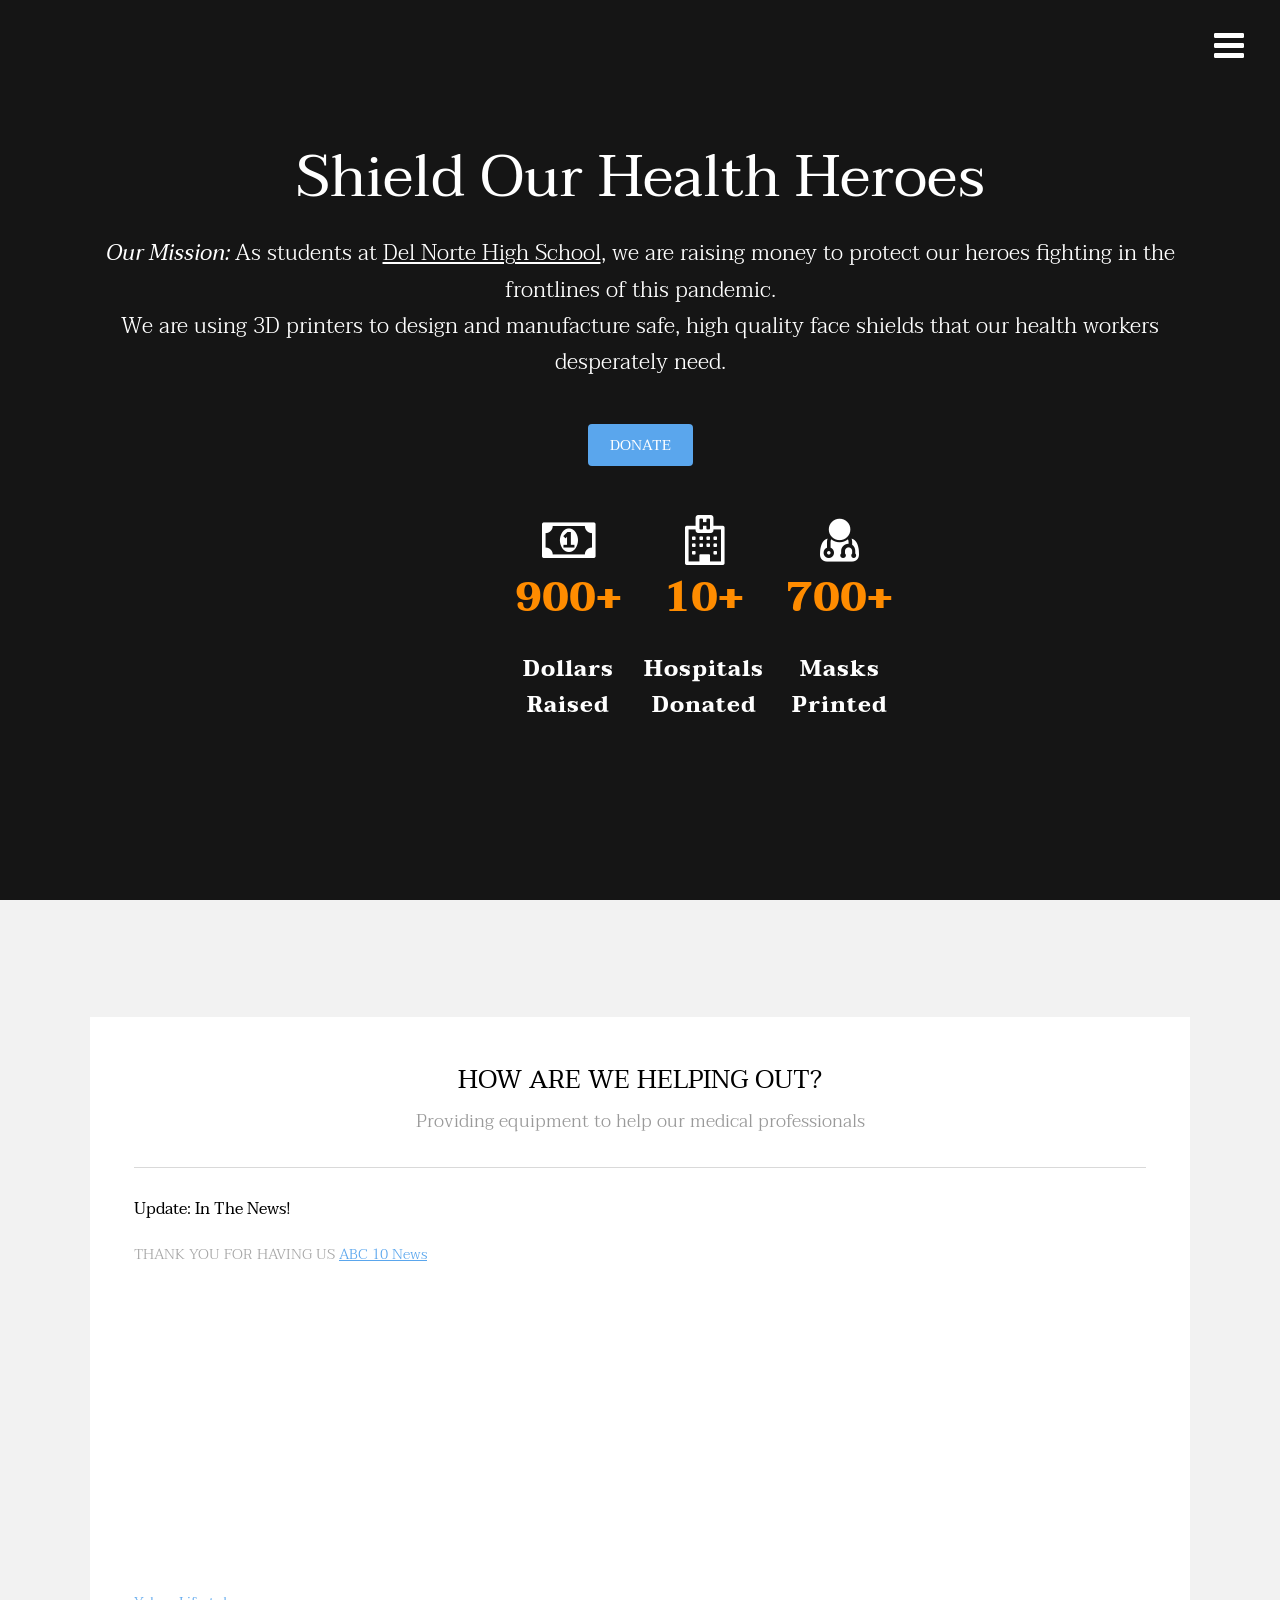
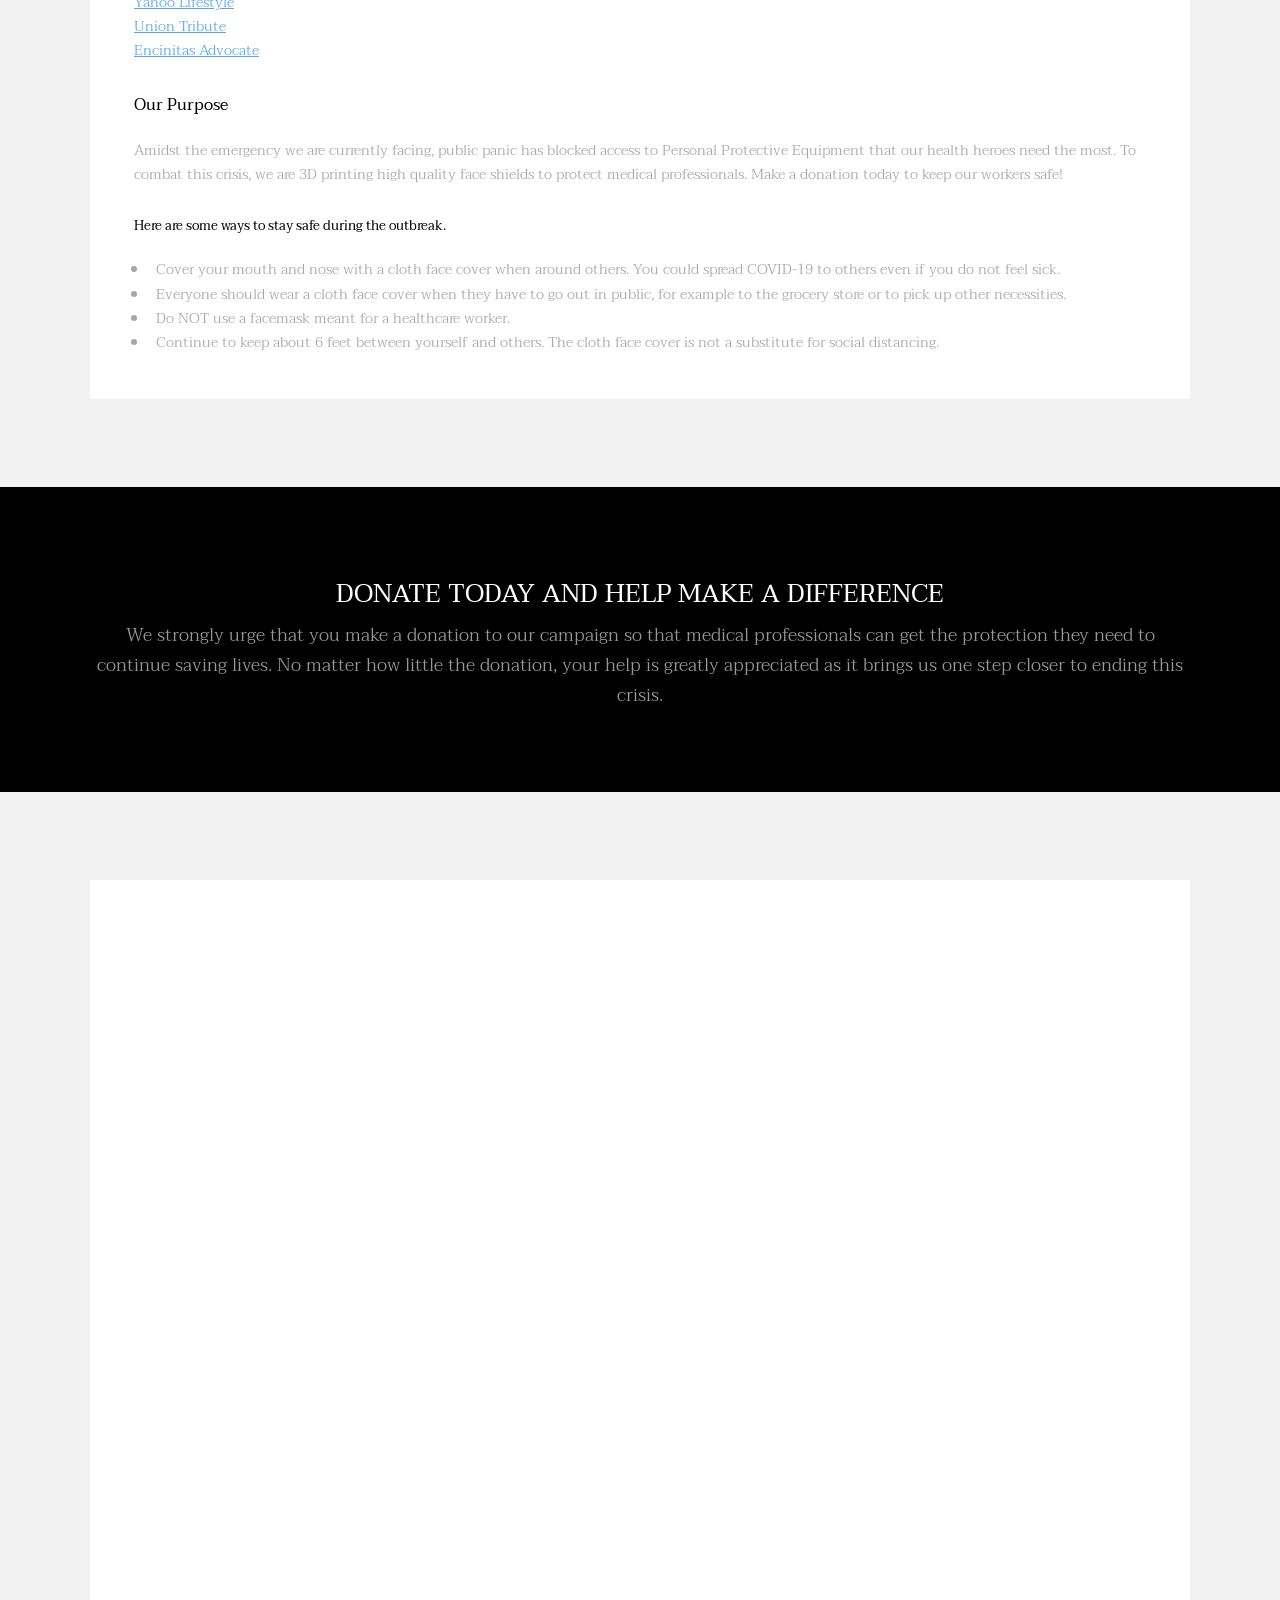
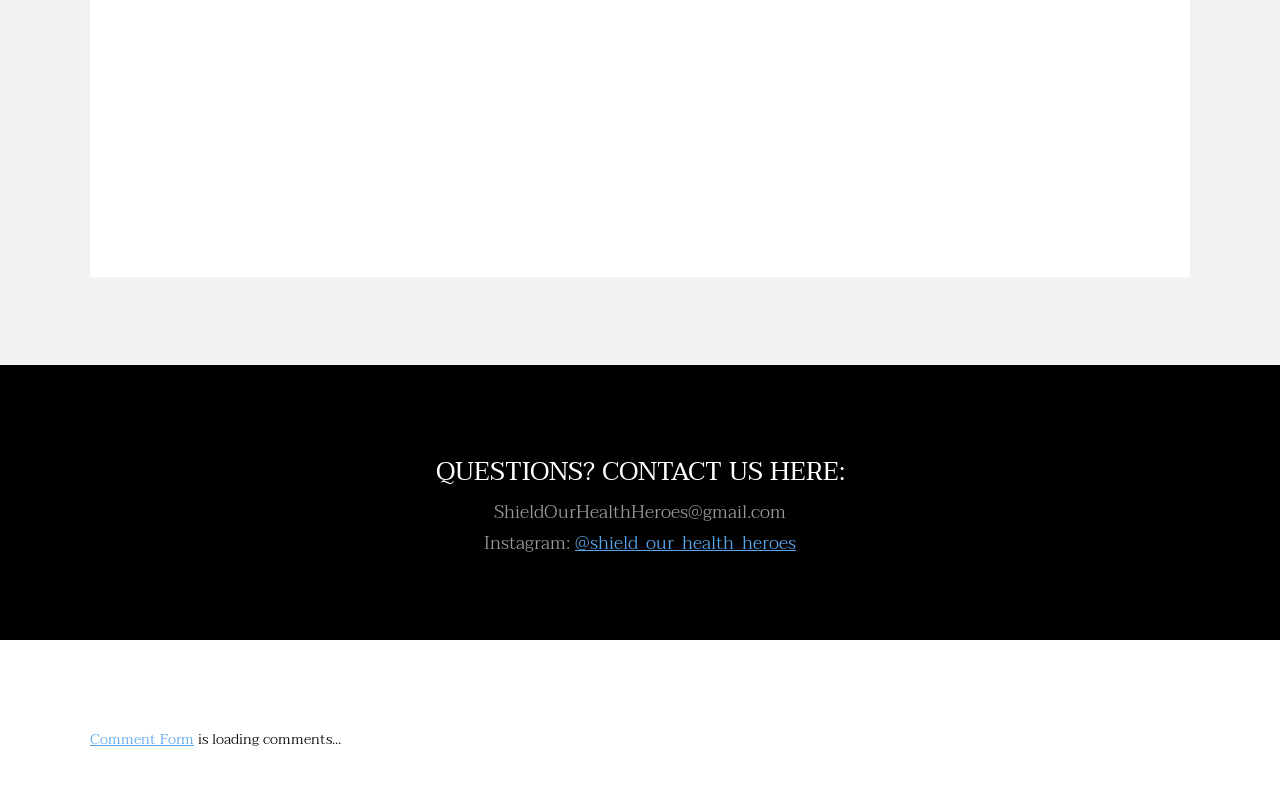
==== commit 3f171131: "money" ====
--- a/index.html
+++ b/index.html
@@ -93,7 +93,7 @@
               <div class="col-md-3">
                 <div class="stat-items">
                   <i class="fa fa-money"></i>
-                  <h2><span class="counter text-center">920</span><span>+</span></h2>
+                  <h2><span class="counter text-center">900</span><span>+</span></h2>
                   <p>Dollars <br>Raised</p>
                 </div>
               </div>              
@@ -350,4 +350,4 @@
 	</body>
 </html>
 
- + 
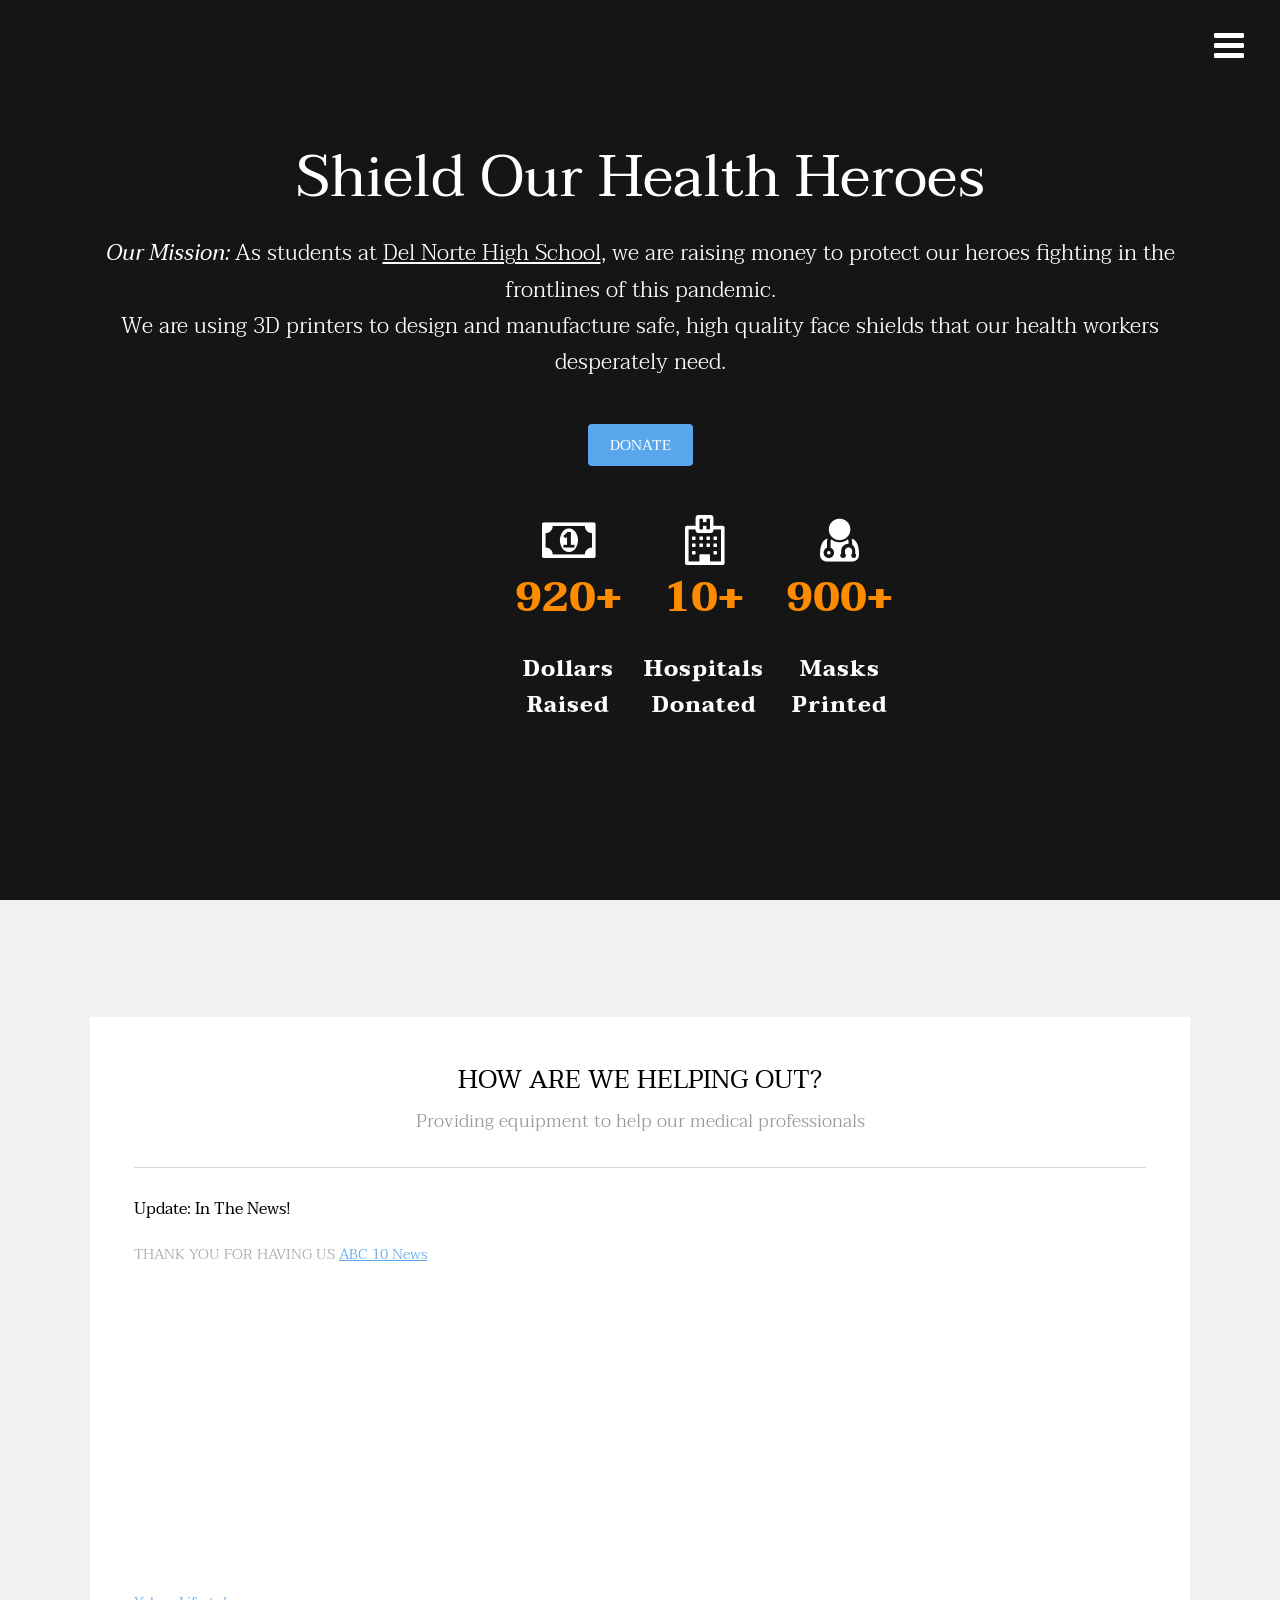
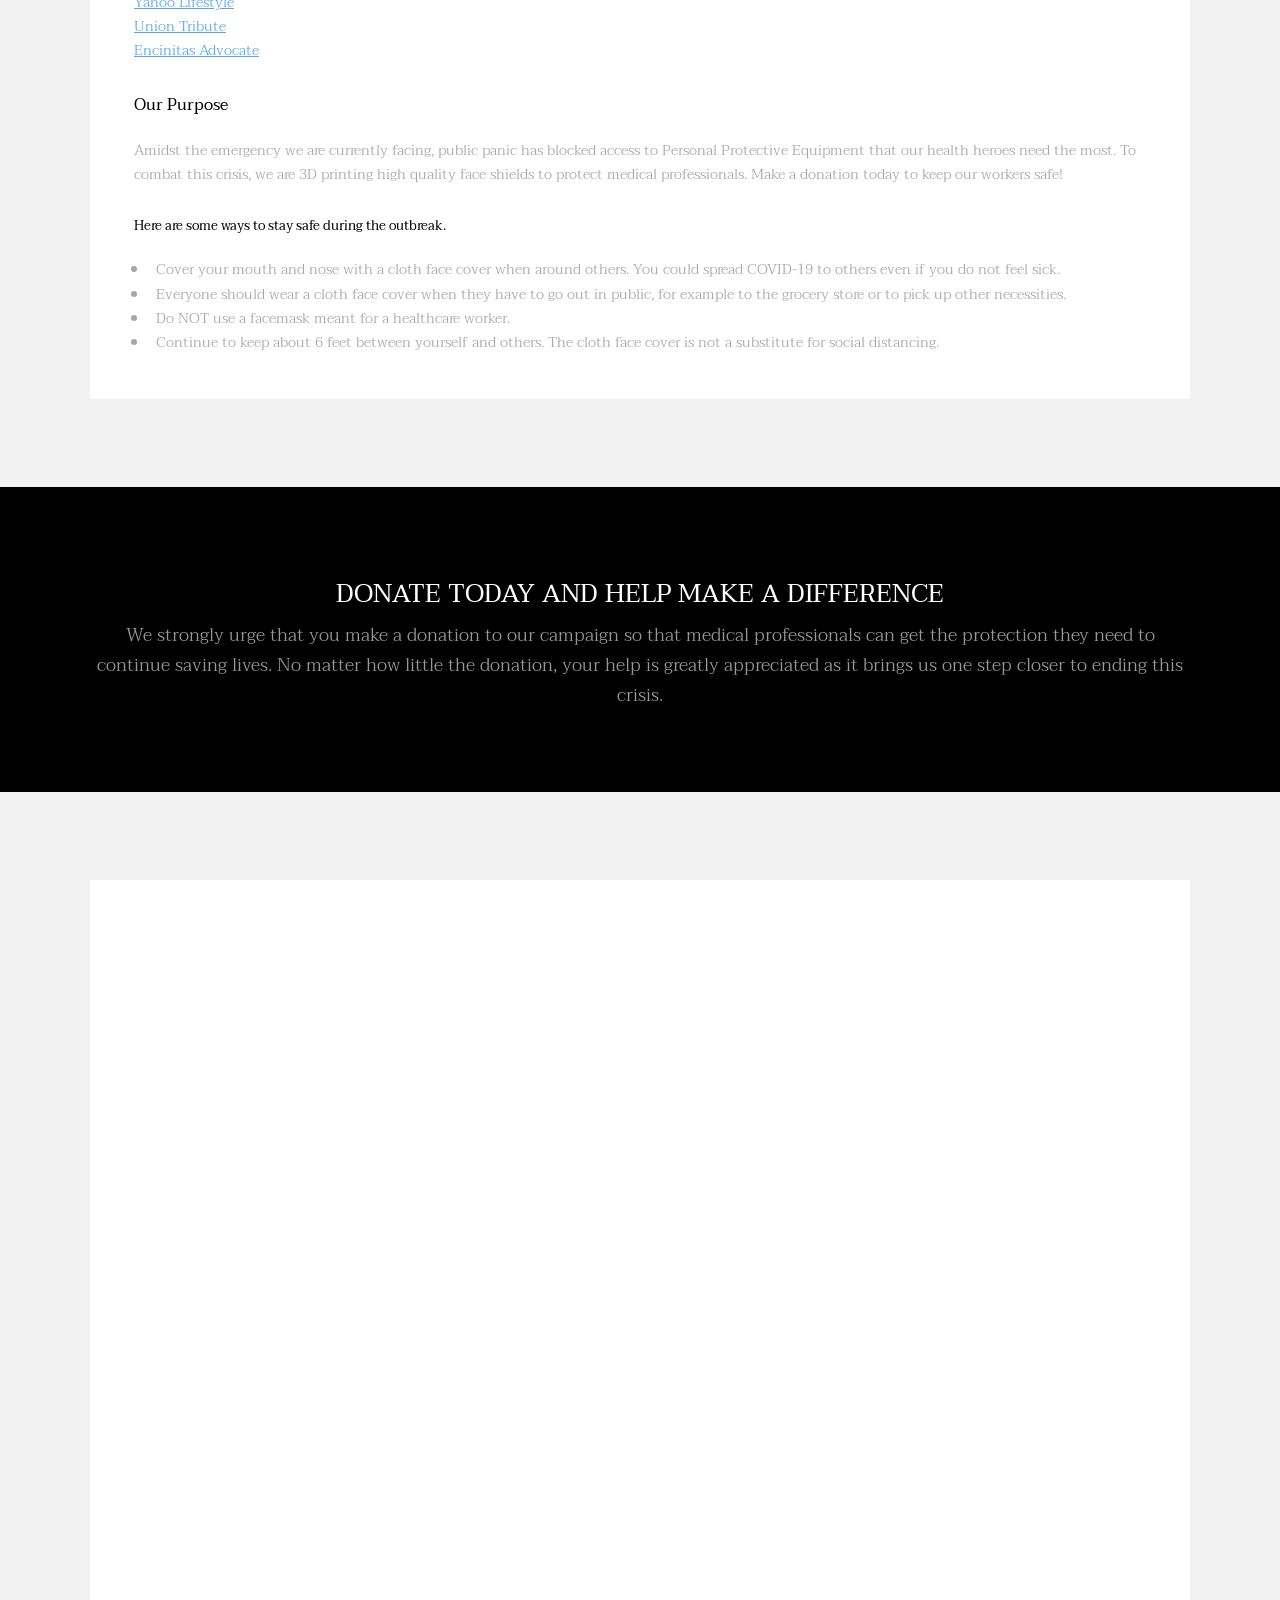
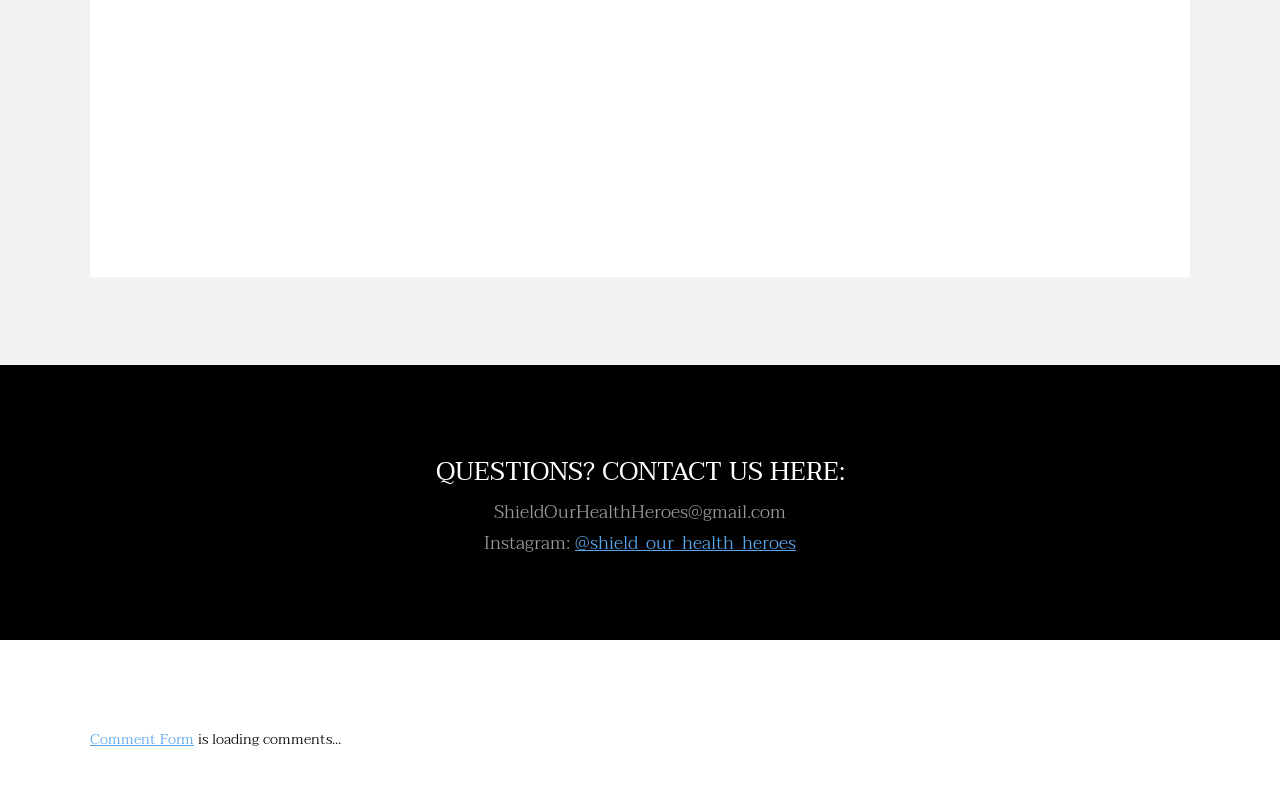
==== commit a53bd4d0: "a" ====
--- a/index.html
+++ b/index.html
@@ -93,7 +93,7 @@
               <div class="col-md-3">
                 <div class="stat-items">
                   <i class="fa fa-money"></i>
-                  <h2><span class="counter text-center">900</span><span>+</span></h2>
+                  <h2><span class="counter text-center">920</span><span>+</span></h2>
                   <p>Dollars <br>Raised</p>
                 </div>
               </div>              
@@ -109,7 +109,7 @@
               <div class="col-md-3">
                 <div class="stat-items">
                   <i class="fa fa-user-md"></i>
-                  <h2><span class="counter text-center">700</span><span>+</span></h2>
+                  <h2><span class="counter text-center">900</span><span>+</span></h2>
                   <p>Masks <br> Printed</p>
                 </div>
               </div>  
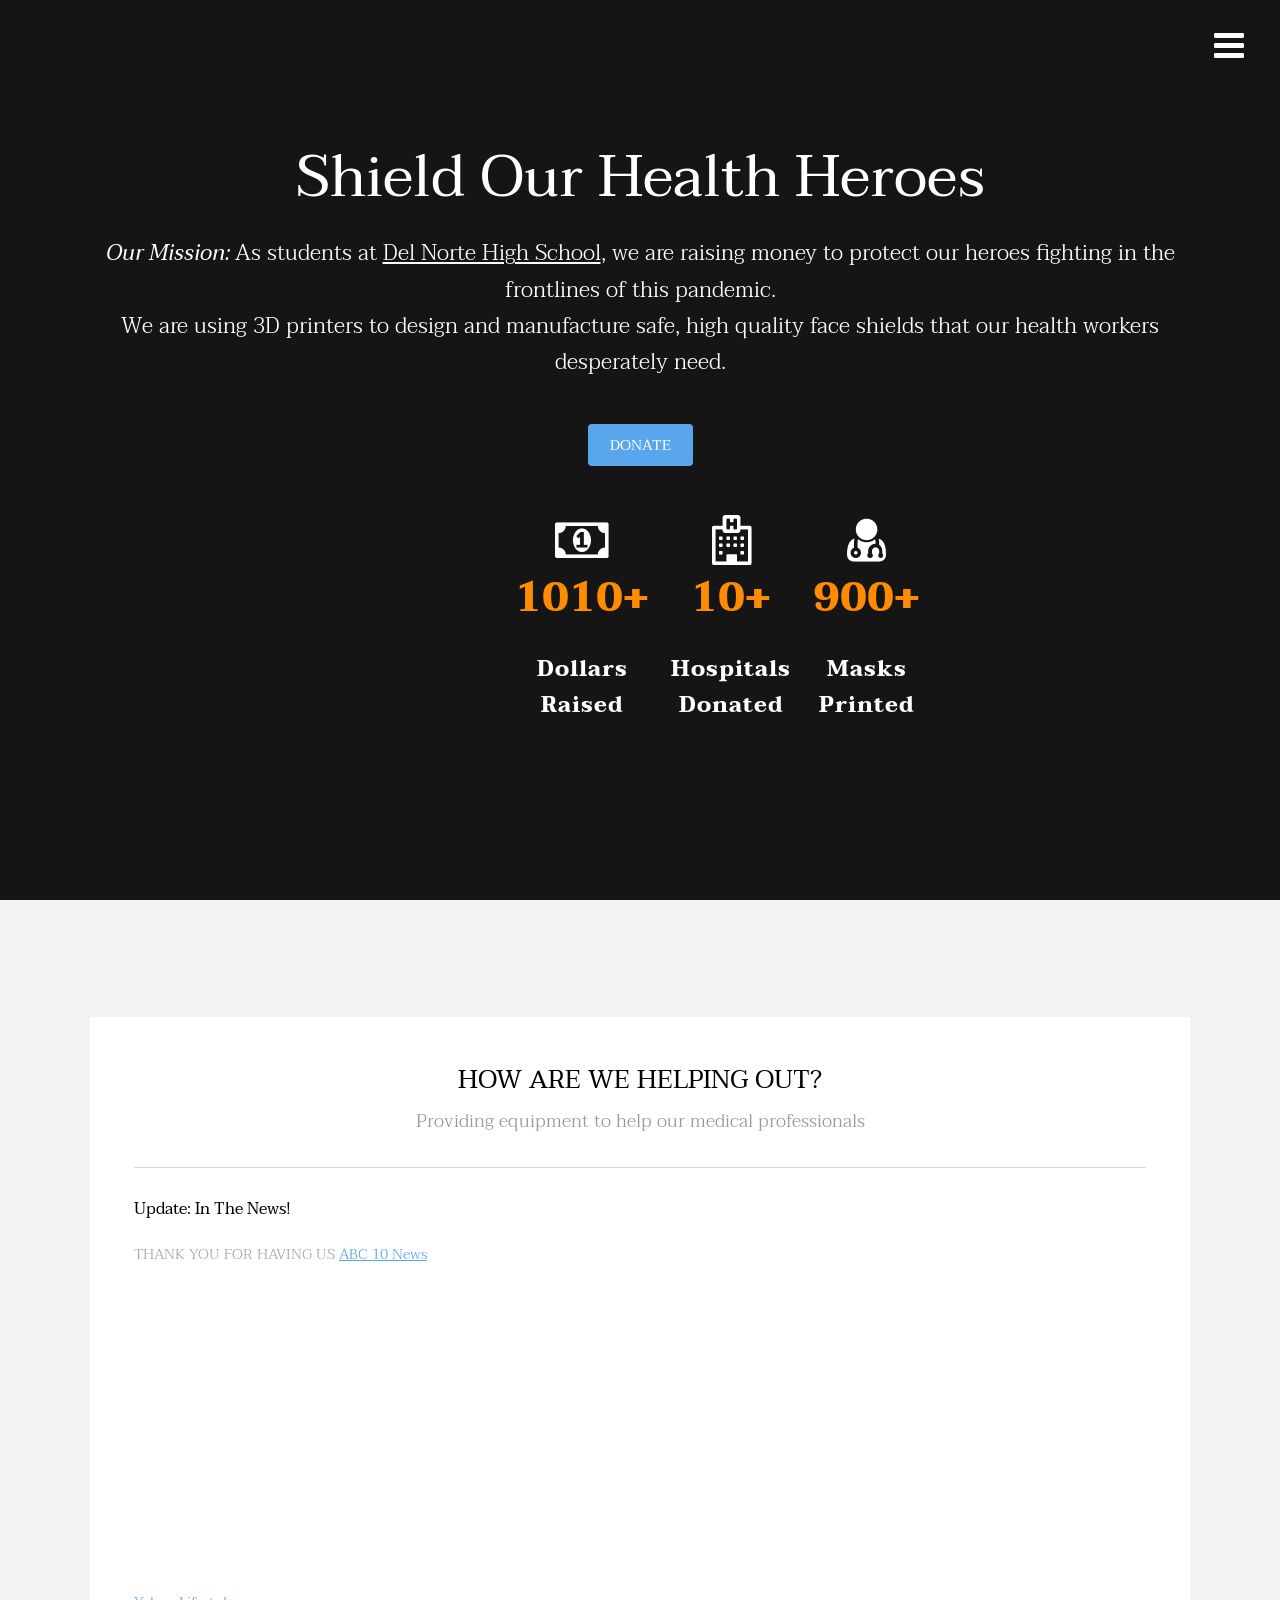
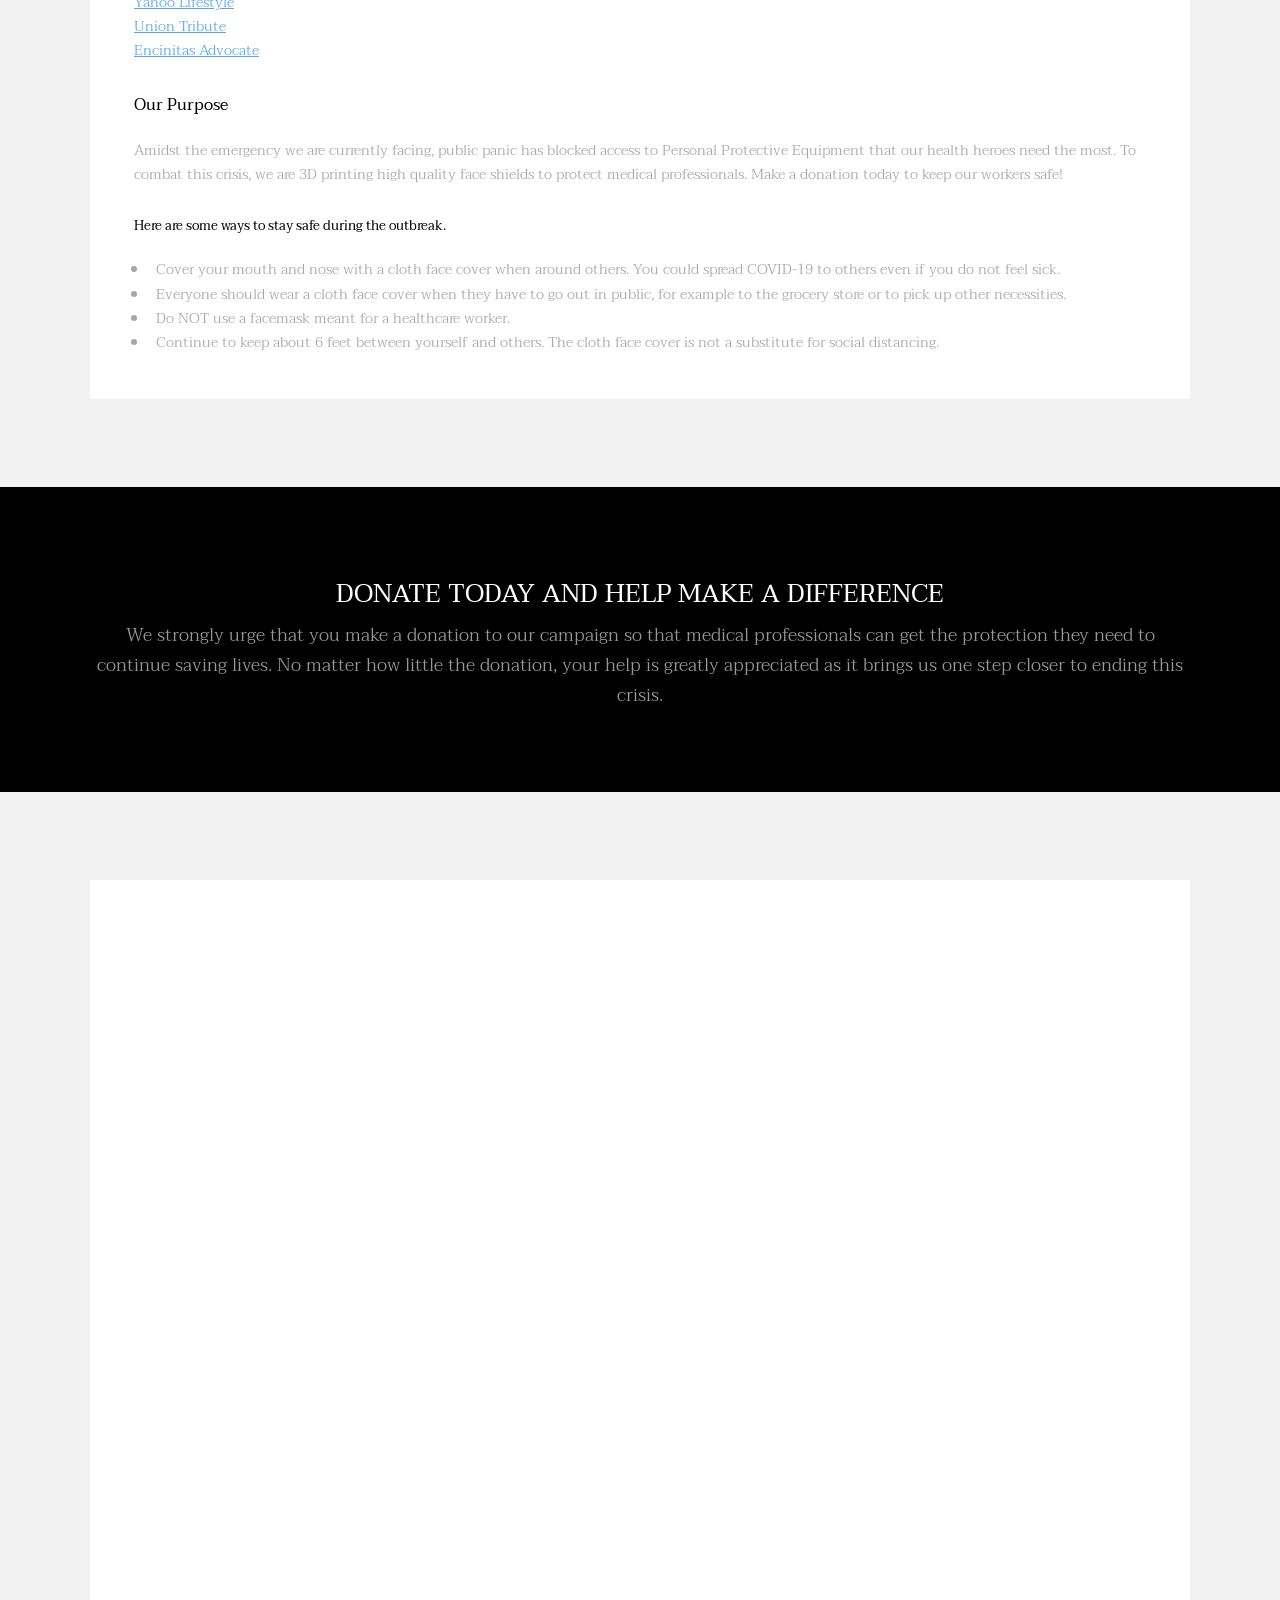
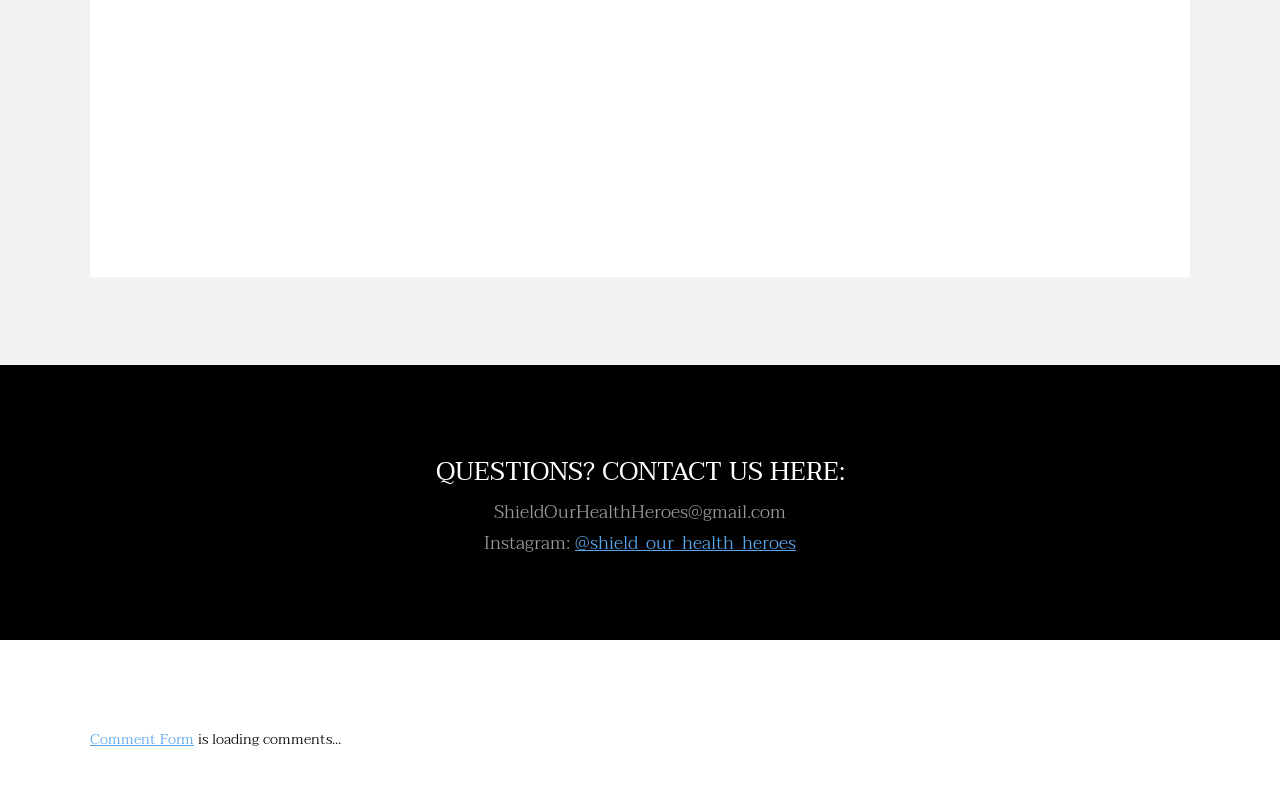
==== commit a0204a17: "new donation amount" ====
--- a/index.html
+++ b/index.html
@@ -93,7 +93,7 @@
               <div class="col-md-3">
                 <div class="stat-items">
                   <i class="fa fa-money"></i>
-                  <h2><span class="counter text-center">920</span><span>+</span></h2>
+                  <h2><span class="counter text-center">1010</span><span>+</span></h2>
                   <p>Dollars <br>Raised</p>
                 </div>
               </div>              
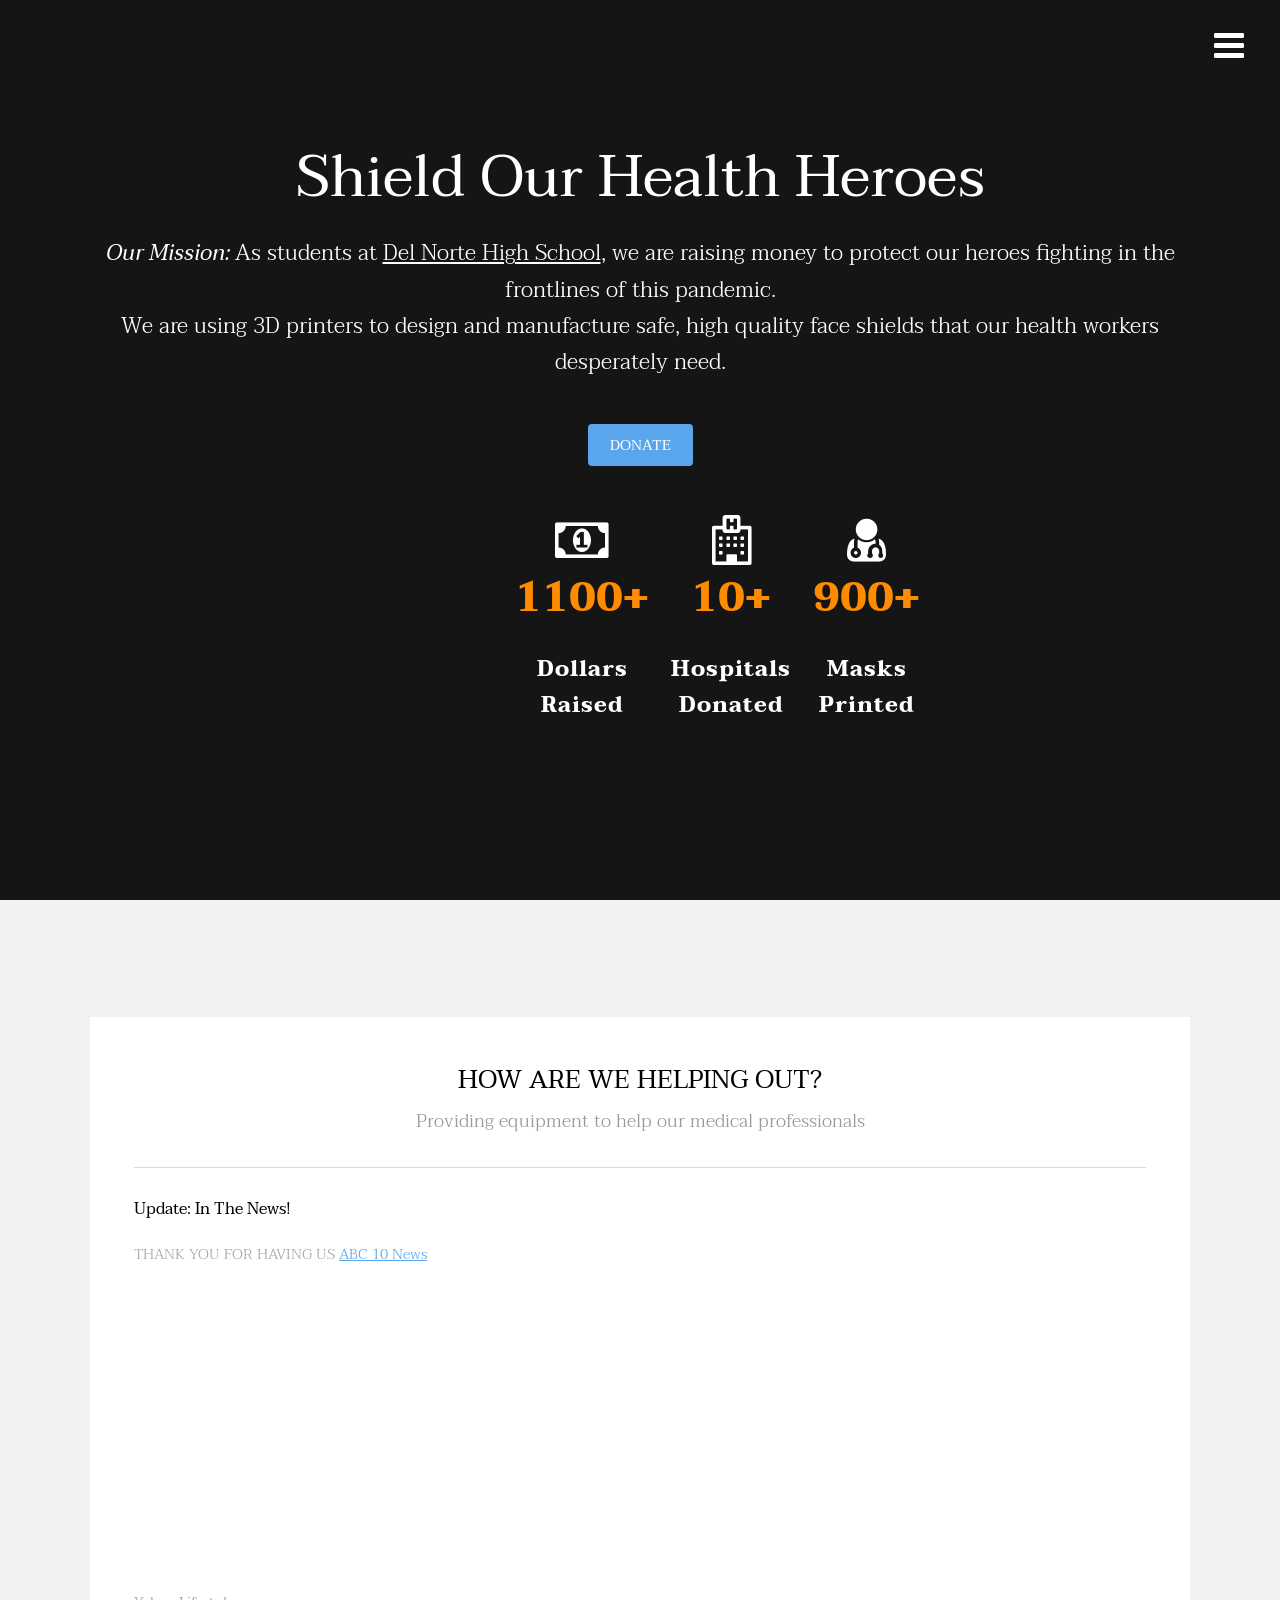
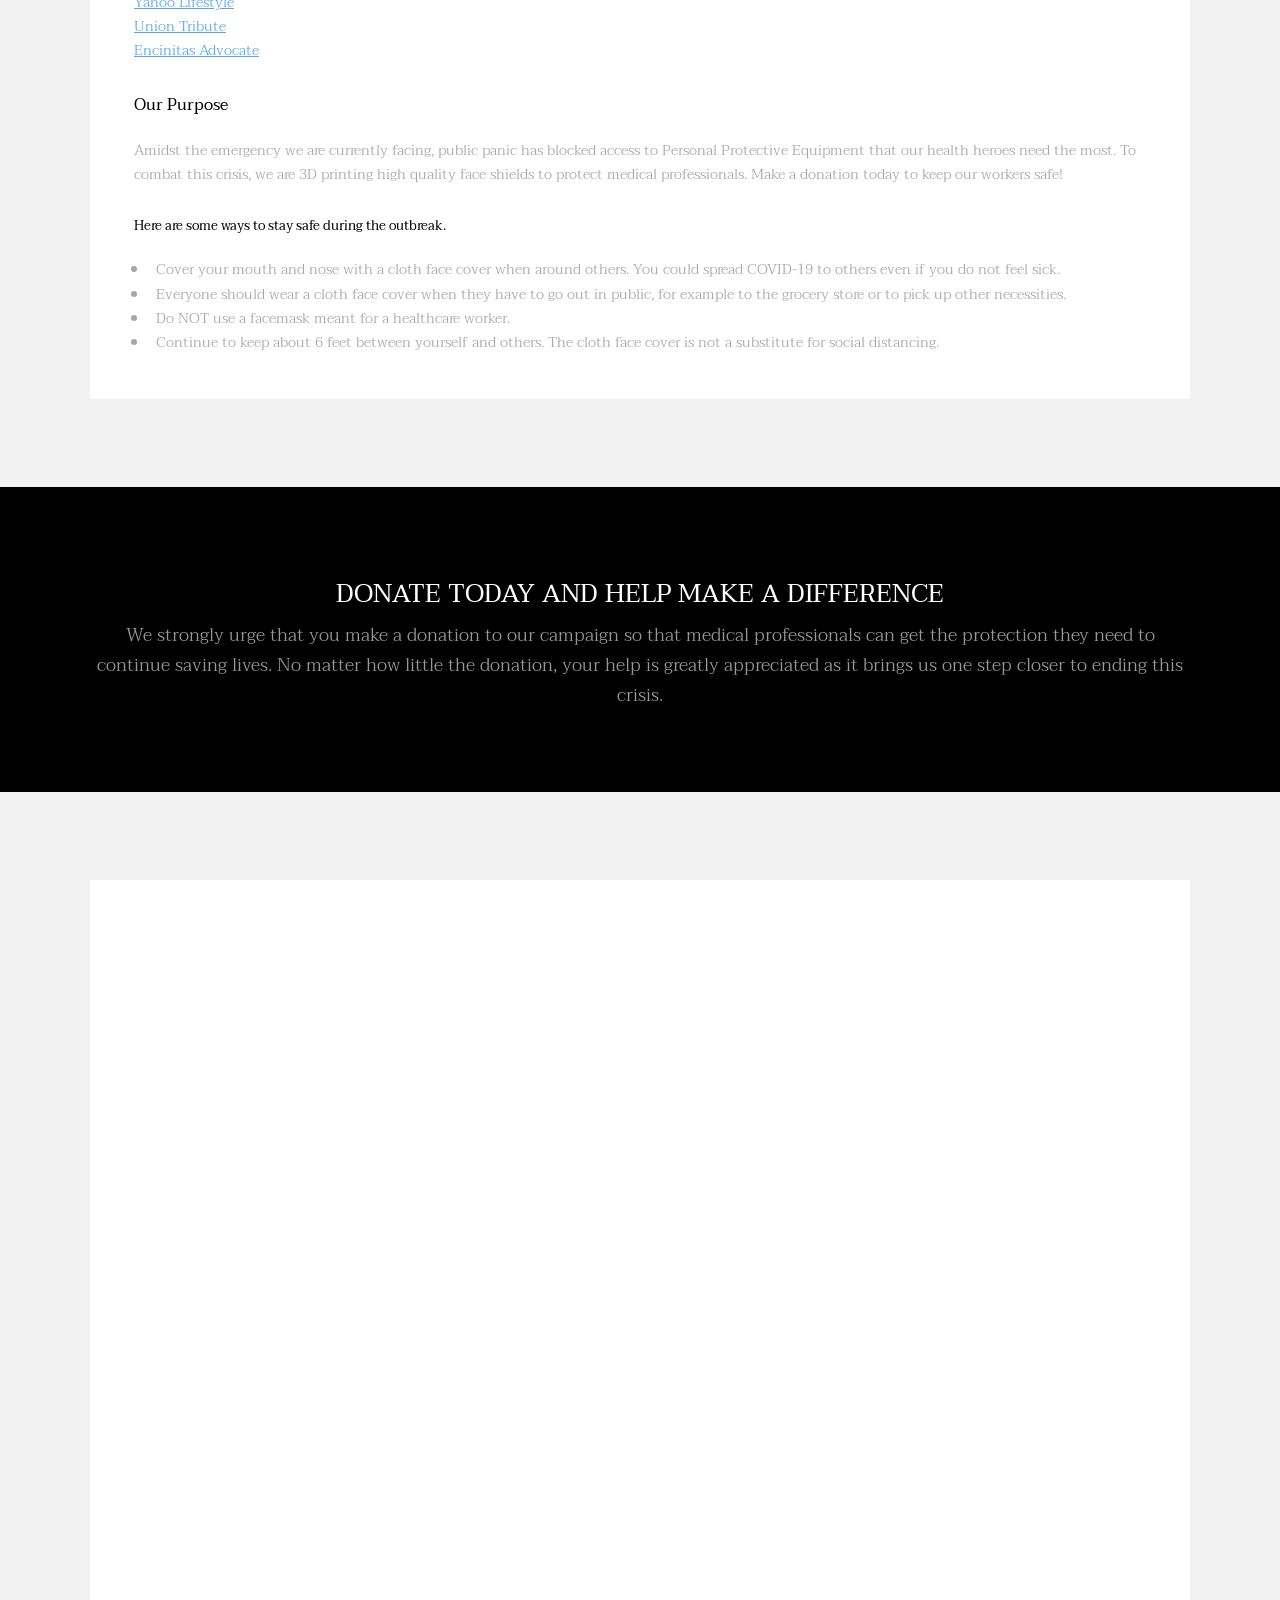
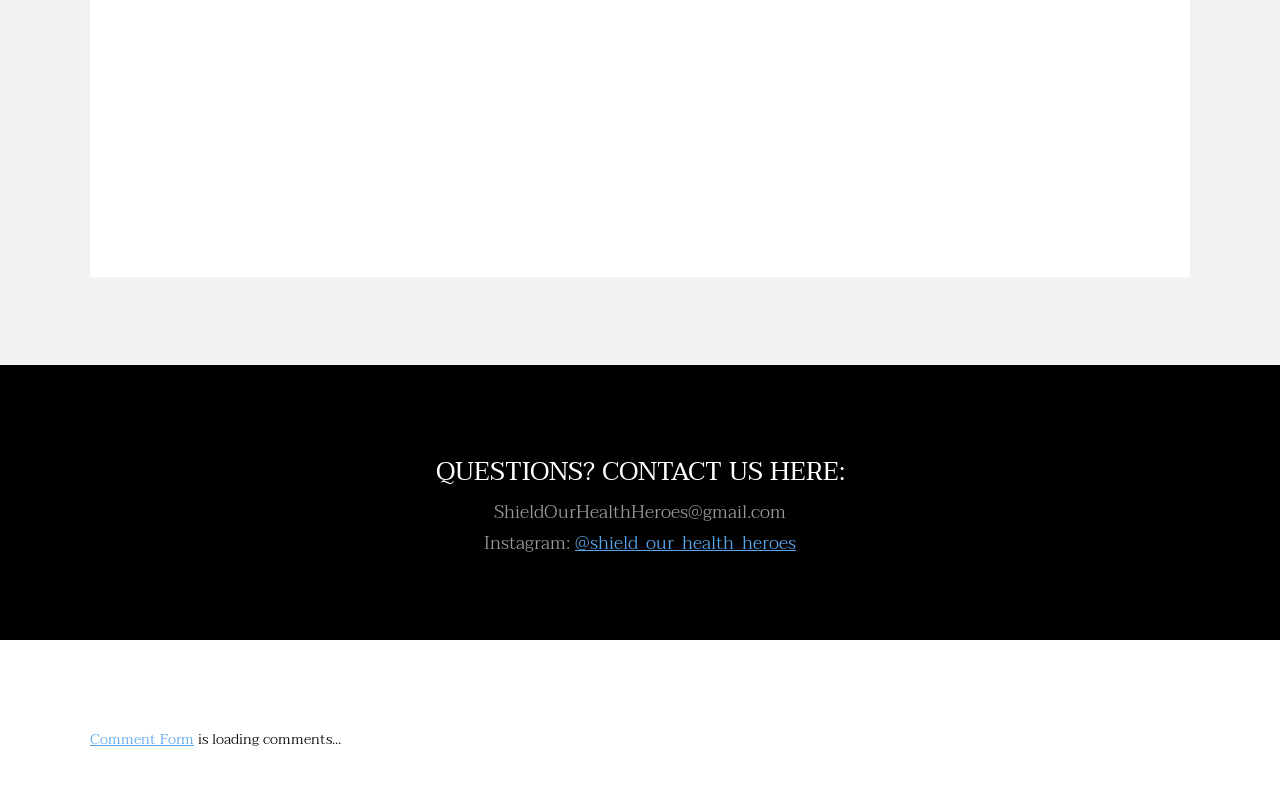
==== commit bd794890: "a" ====
--- a/index.html
+++ b/index.html
@@ -93,7 +93,7 @@
               <div class="col-md-3">
                 <div class="stat-items">
                   <i class="fa fa-money"></i>
-                  <h2><span class="counter text-center">1010</span><span>+</span></h2>
+                  <h2><span class="counter text-center">1100</span><span>+</span></h2>
                   <p>Dollars <br>Raised</p>
                 </div>
               </div>              
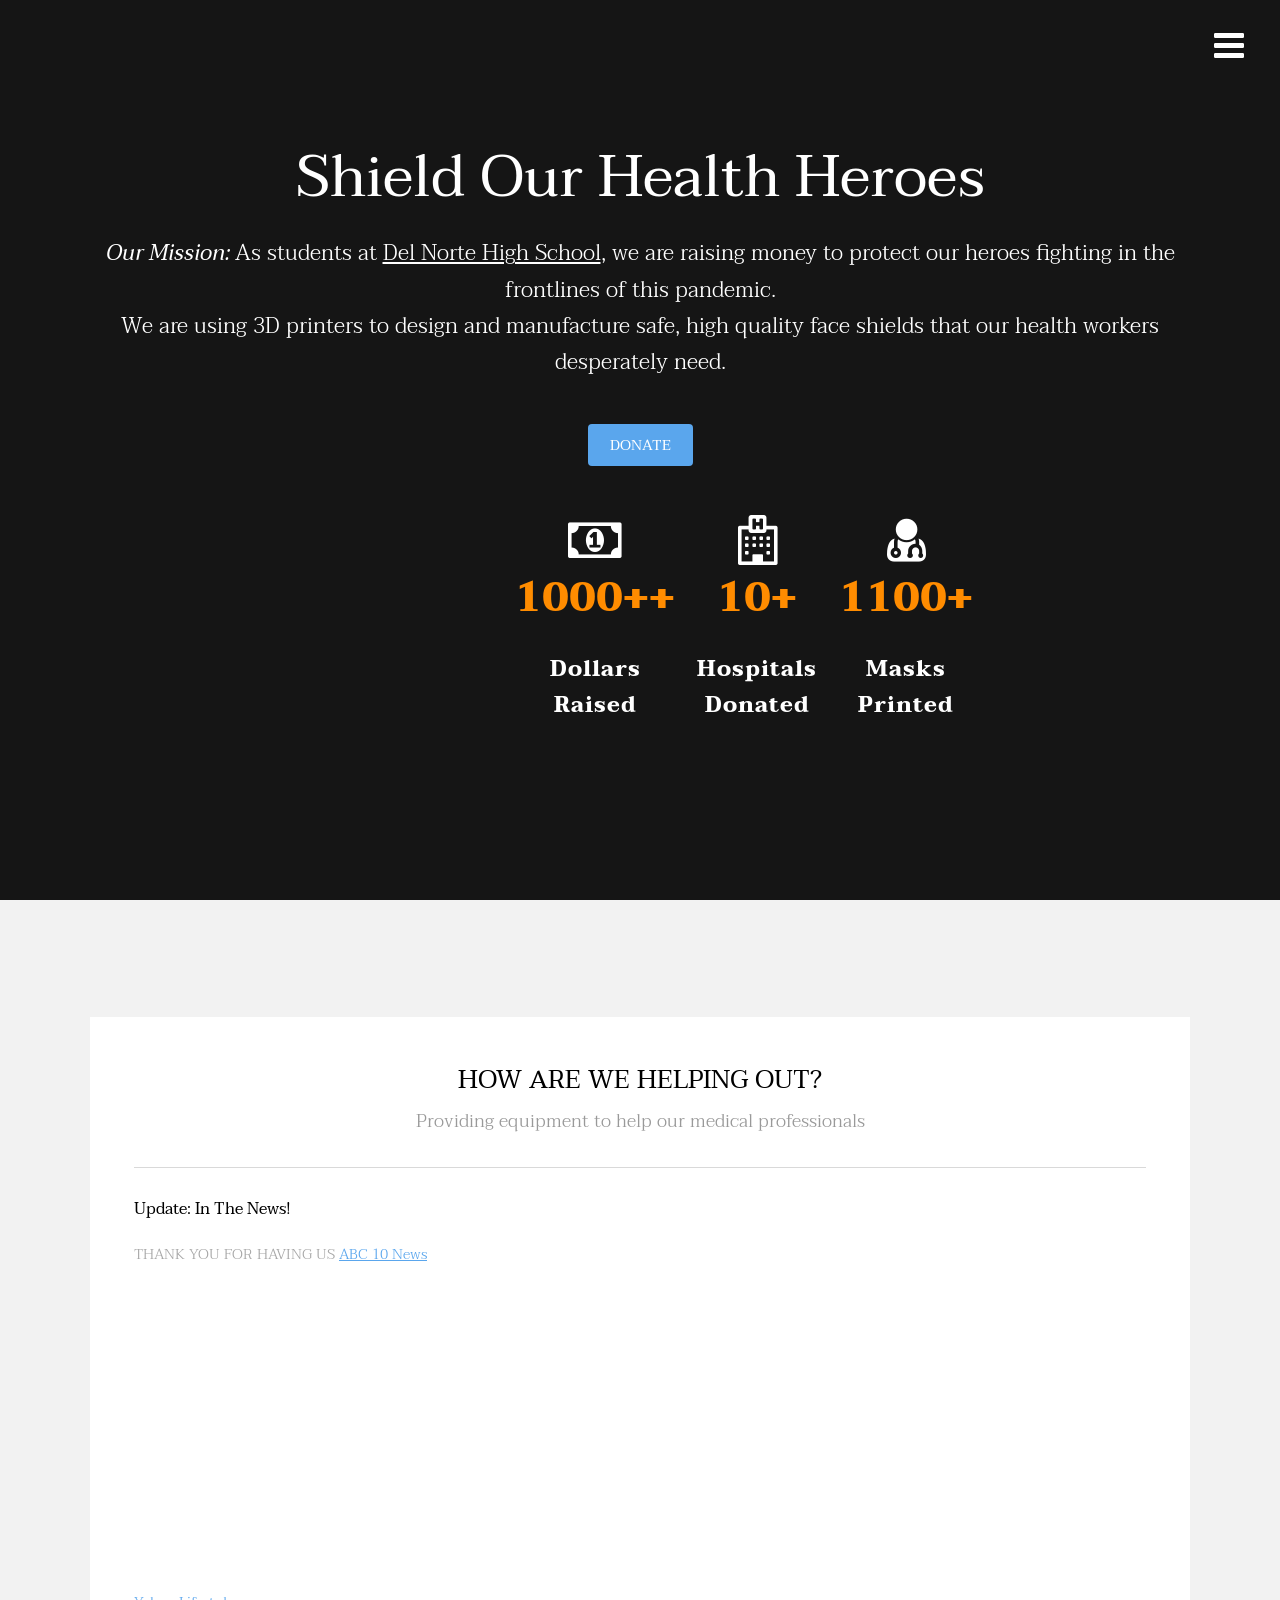
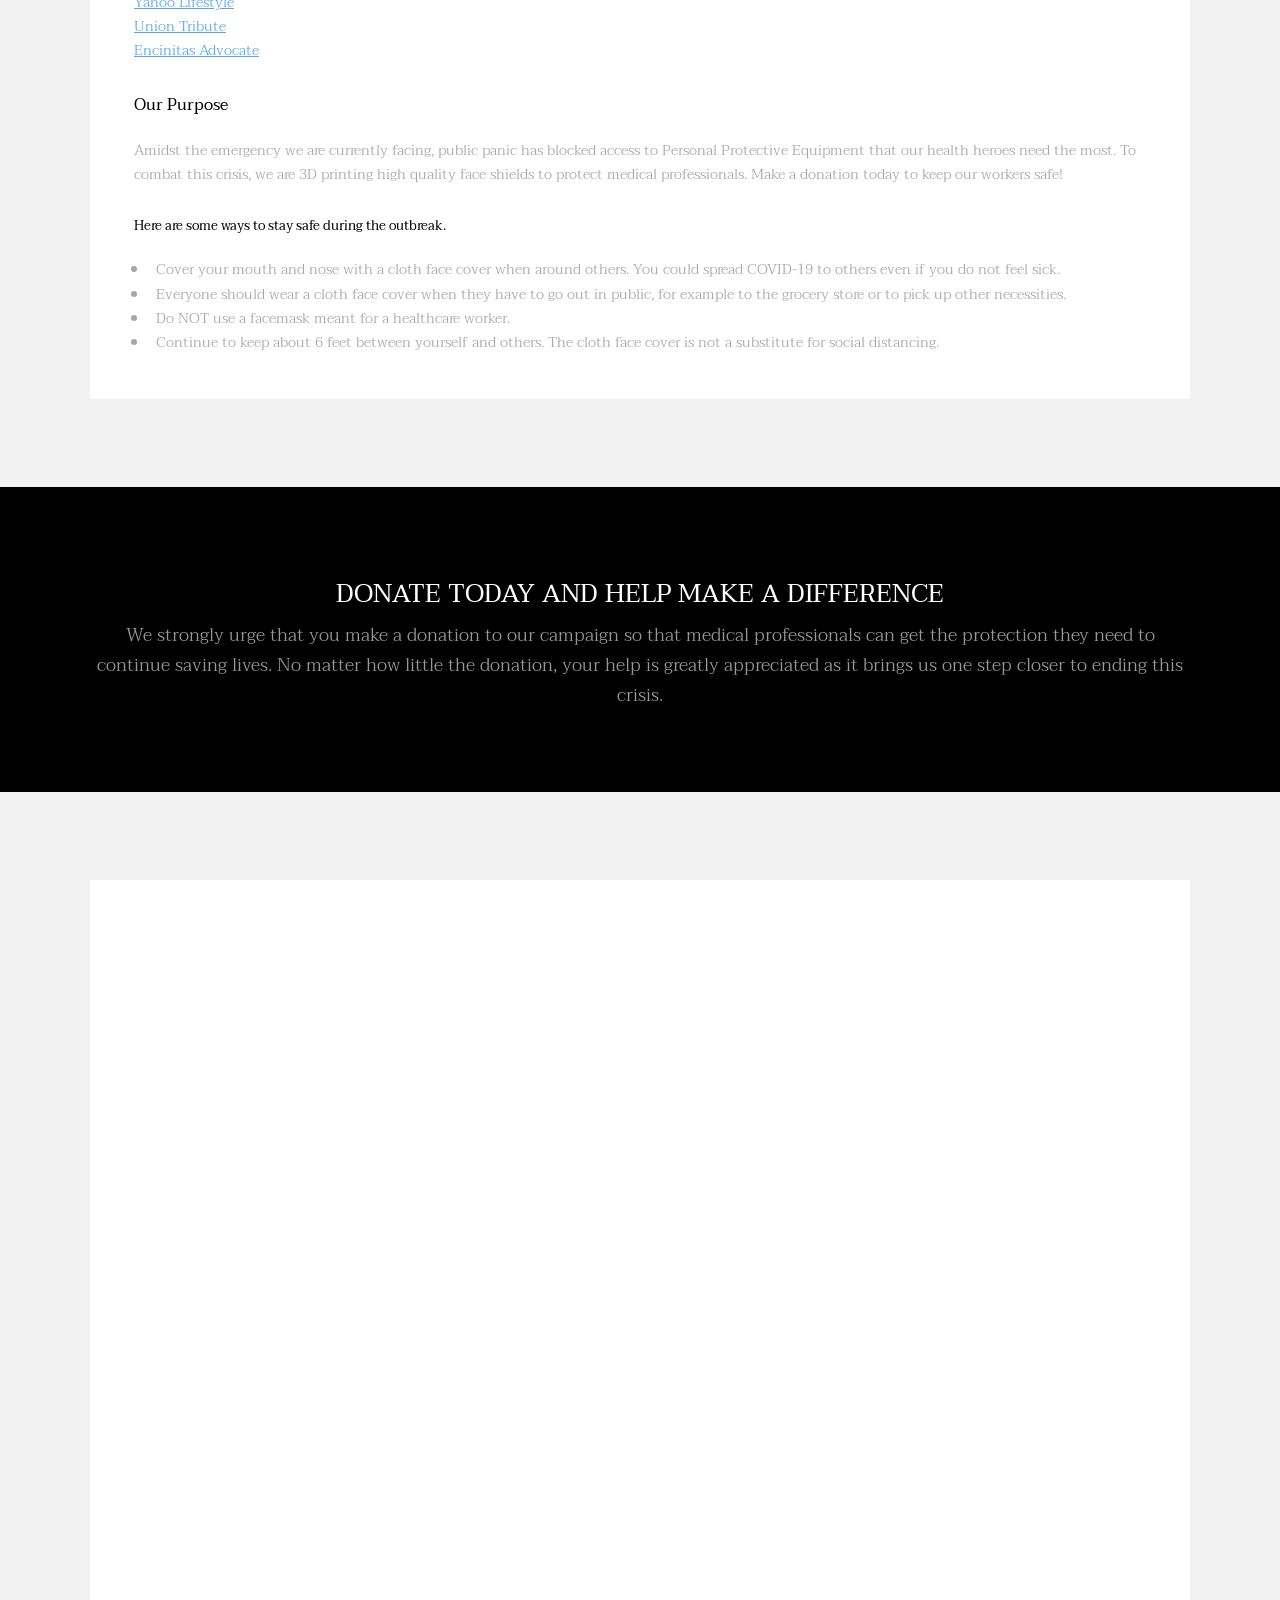
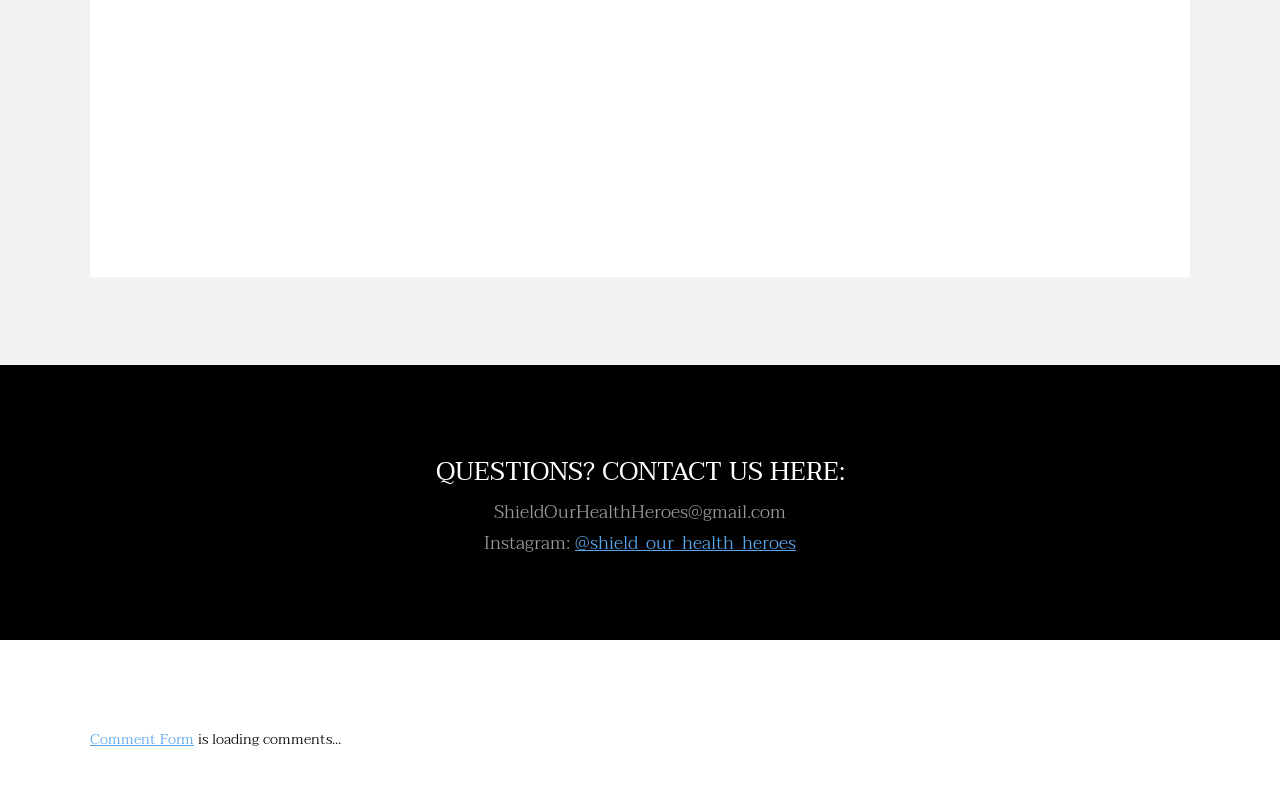
==== commit ac936996: "update stats" ====
--- a/index.html
+++ b/index.html
@@ -93,7 +93,7 @@
               <div class="col-md-3">
                 <div class="stat-items">
                   <i class="fa fa-money"></i>
-                  <h2><span class="counter text-center">1100</span><span>+</span></h2>
+                  <h2><span class="counter text-center">1000+</span><span>+</span></h2>
                   <p>Dollars <br>Raised</p>
                 </div>
               </div>              
@@ -109,7 +109,7 @@
               <div class="col-md-3">
                 <div class="stat-items">
                   <i class="fa fa-user-md"></i>
-                  <h2><span class="counter text-center">900</span><span>+</span></h2>
+                  <h2><span class="counter text-center">1100</span><span>+</span></h2>
                   <p>Masks <br> Printed</p>
                 </div>
               </div>  
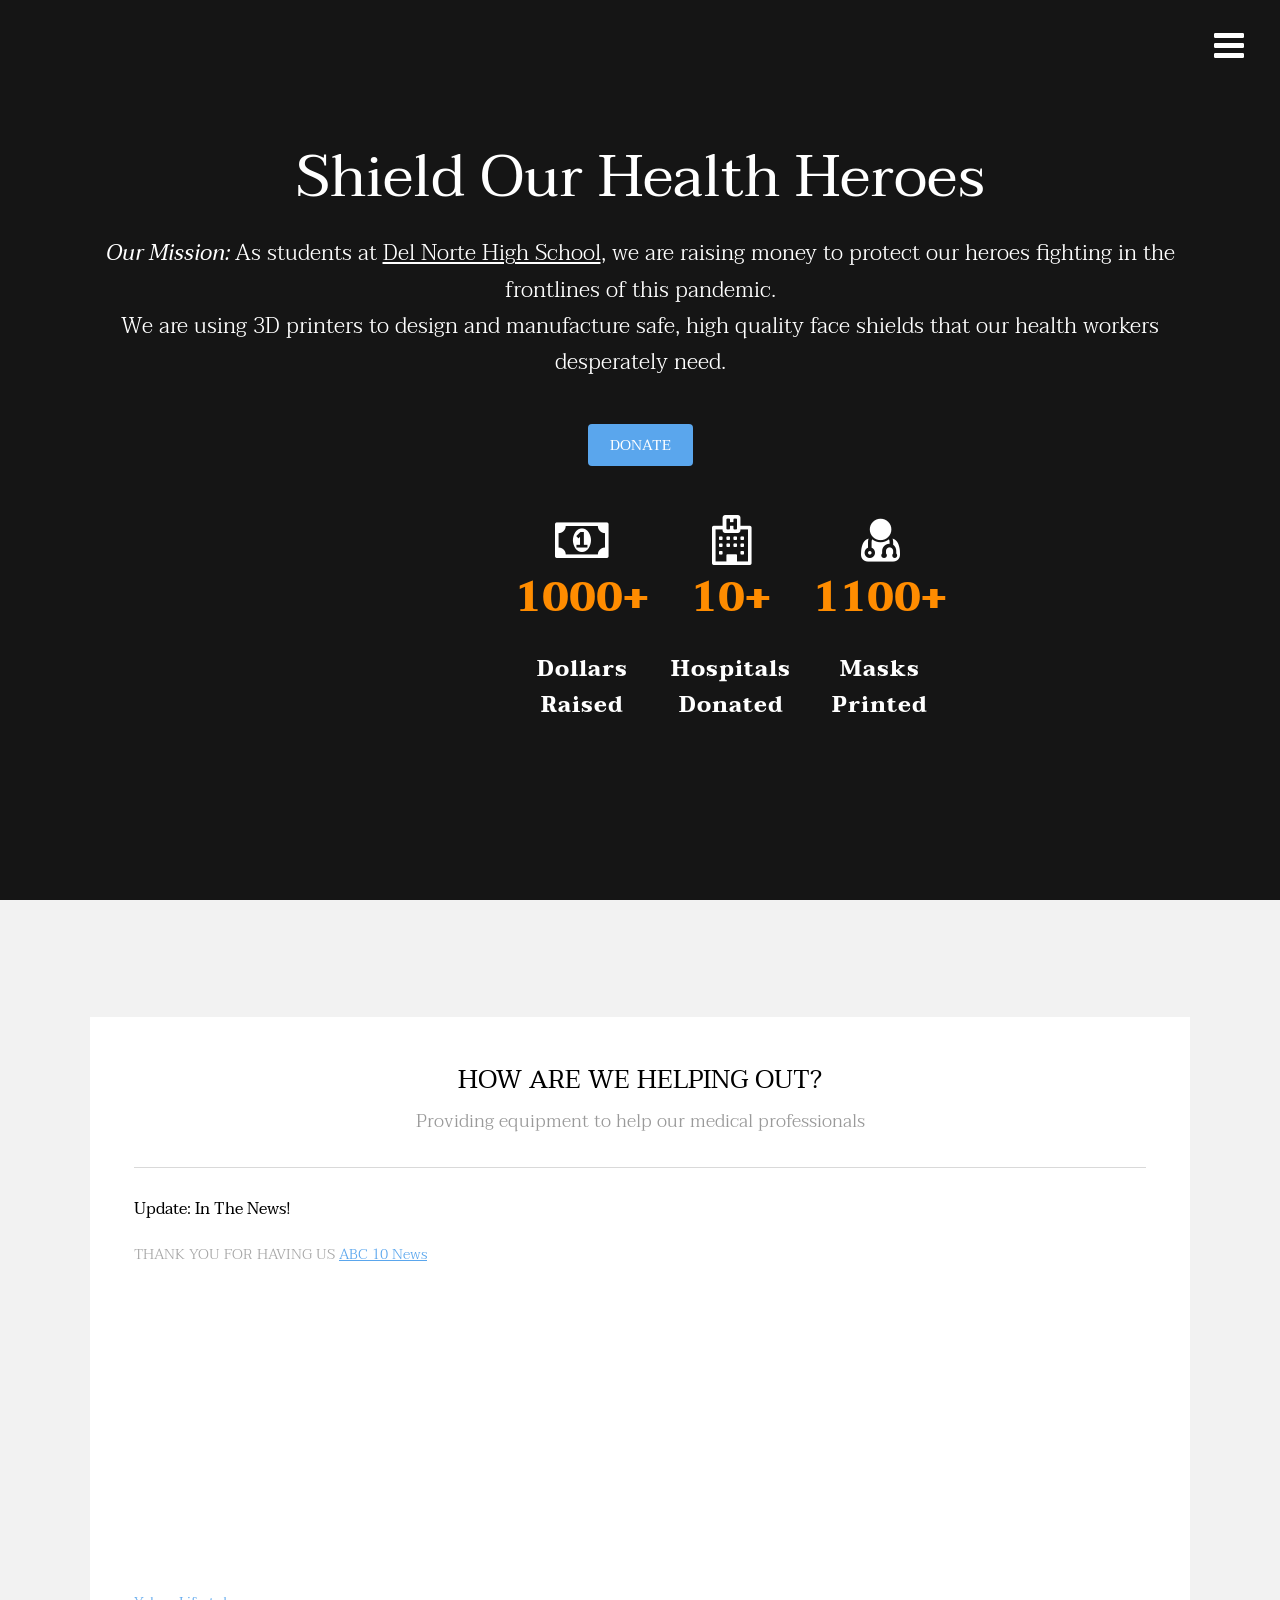
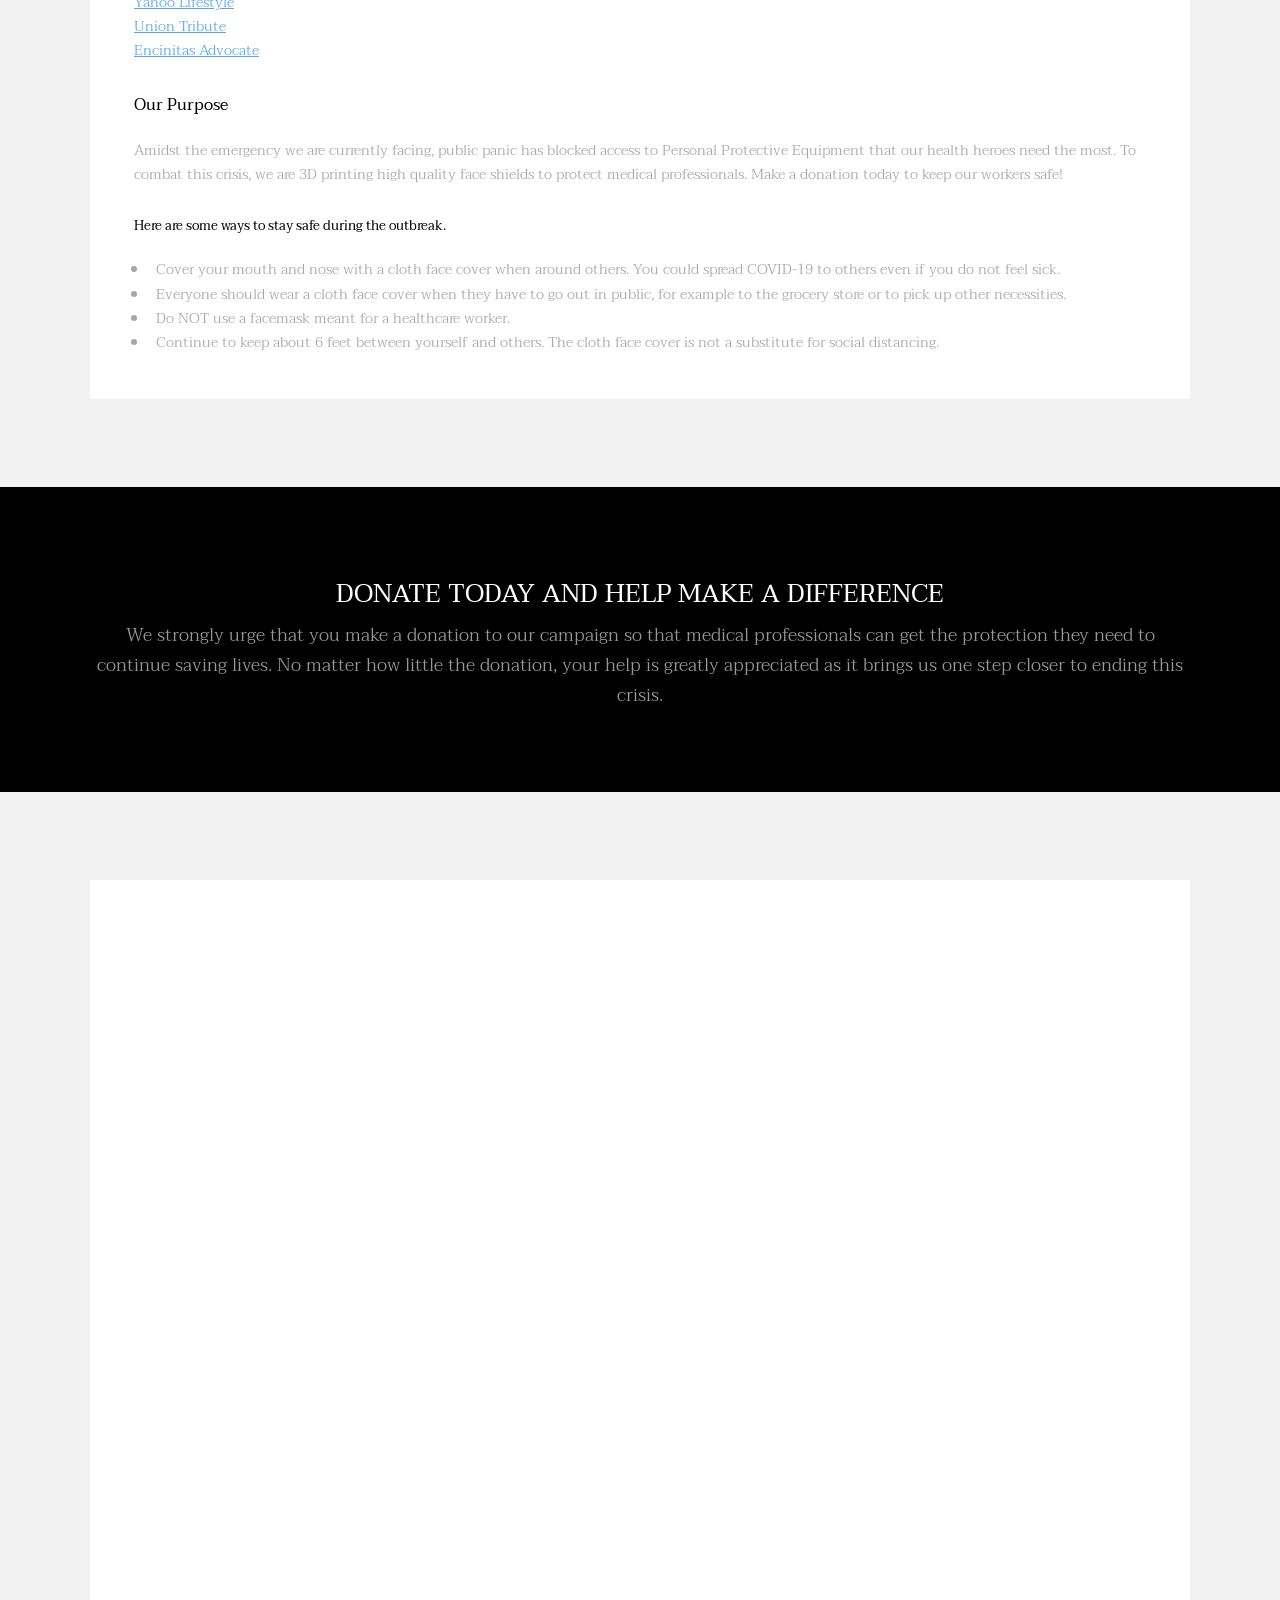
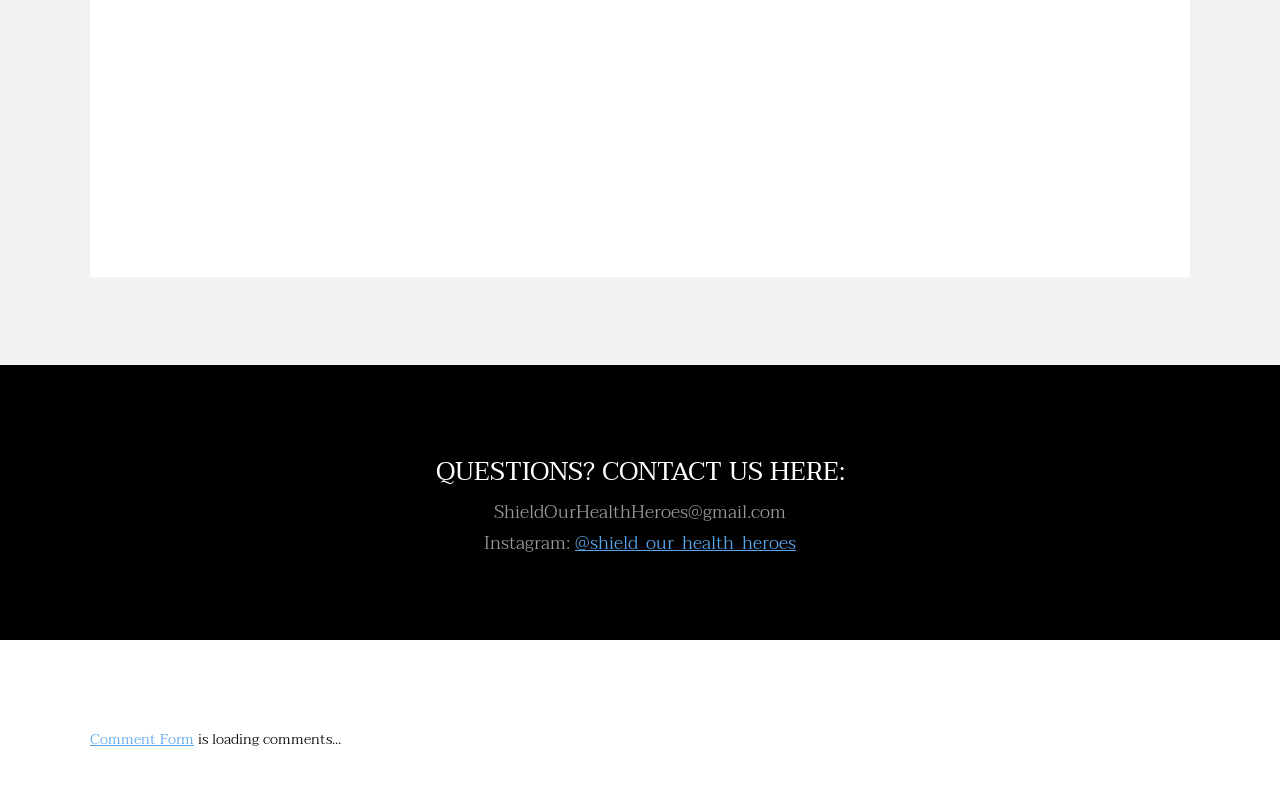
==== commit 2fcfc993: "typo" ====
--- a/index.html
+++ b/index.html
@@ -93,7 +93,7 @@
               <div class="col-md-3">
                 <div class="stat-items">
                   <i class="fa fa-money"></i>
-                  <h2><span class="counter text-center">1000+</span><span>+</span></h2>
+                  <h2><span class="counter text-center">1000</span><span>+</span></h2>
                   <p>Dollars <br>Raised</p>
                 </div>
               </div>              
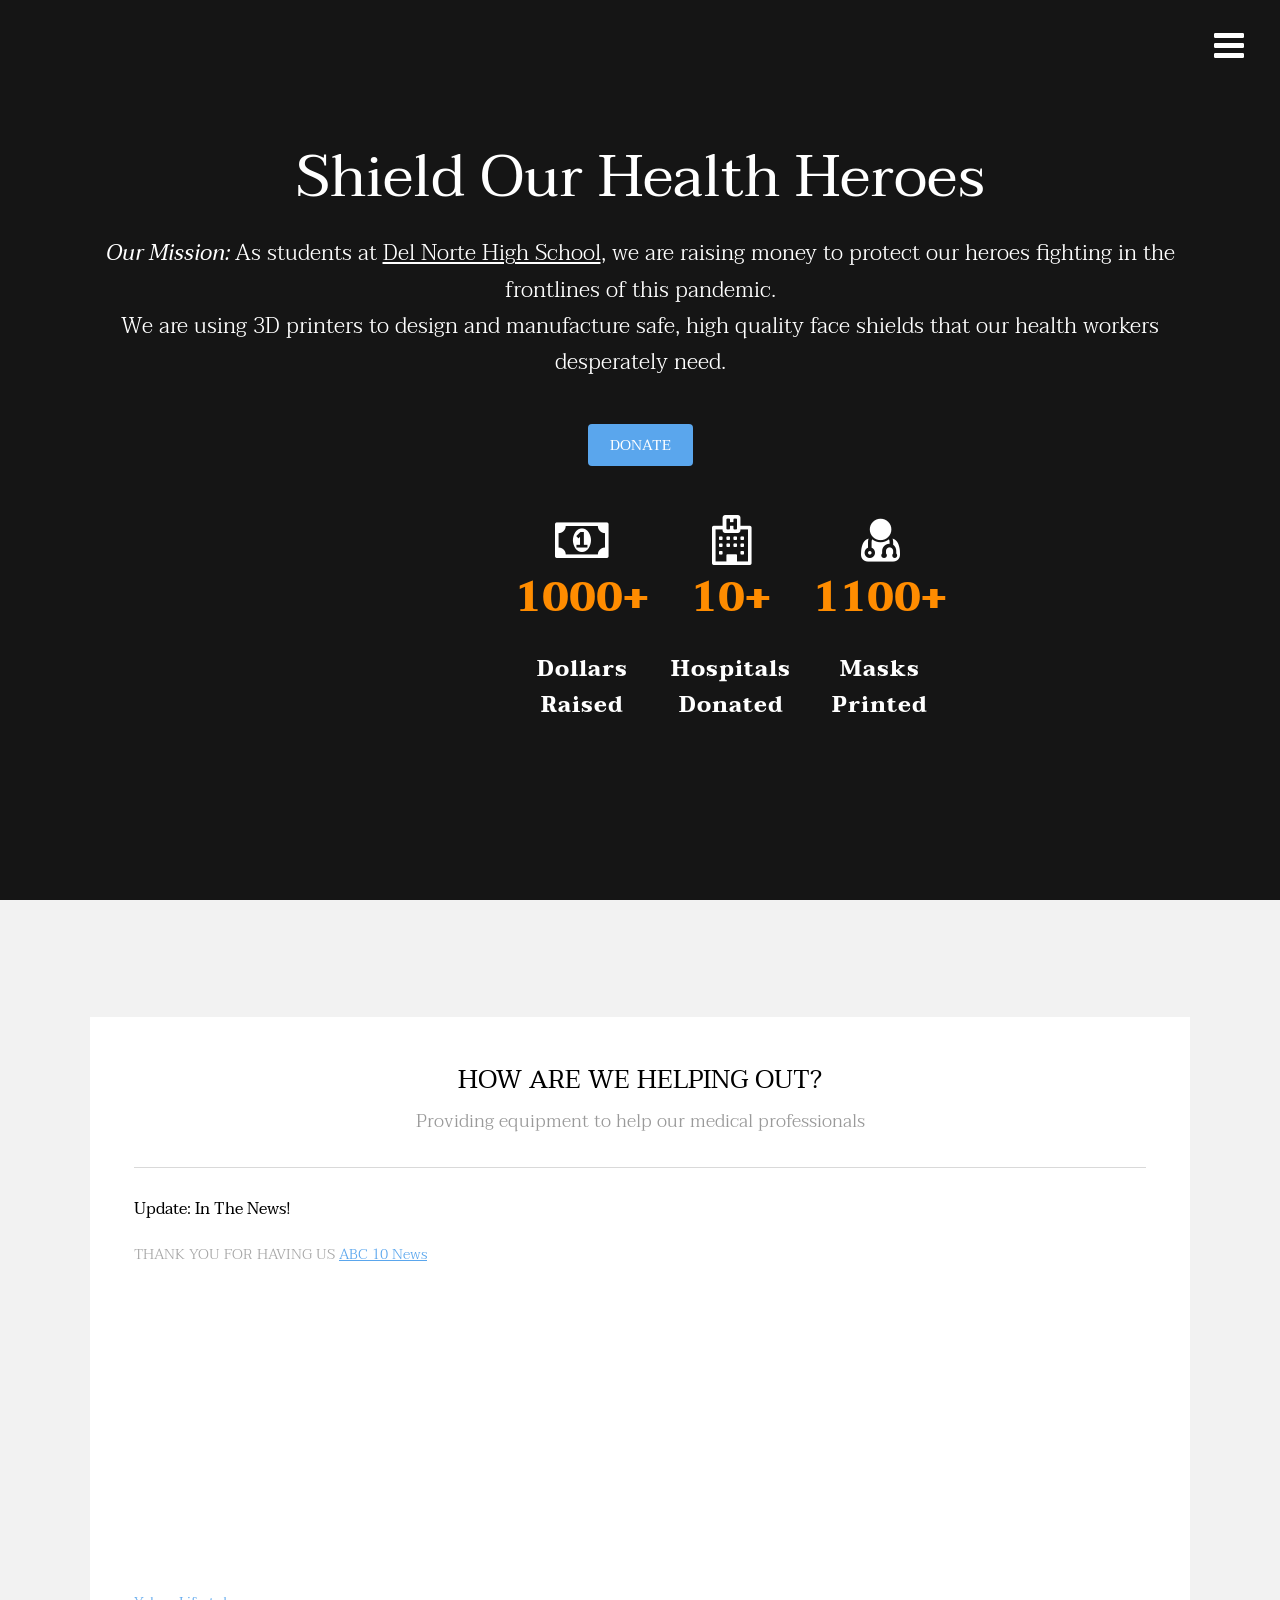
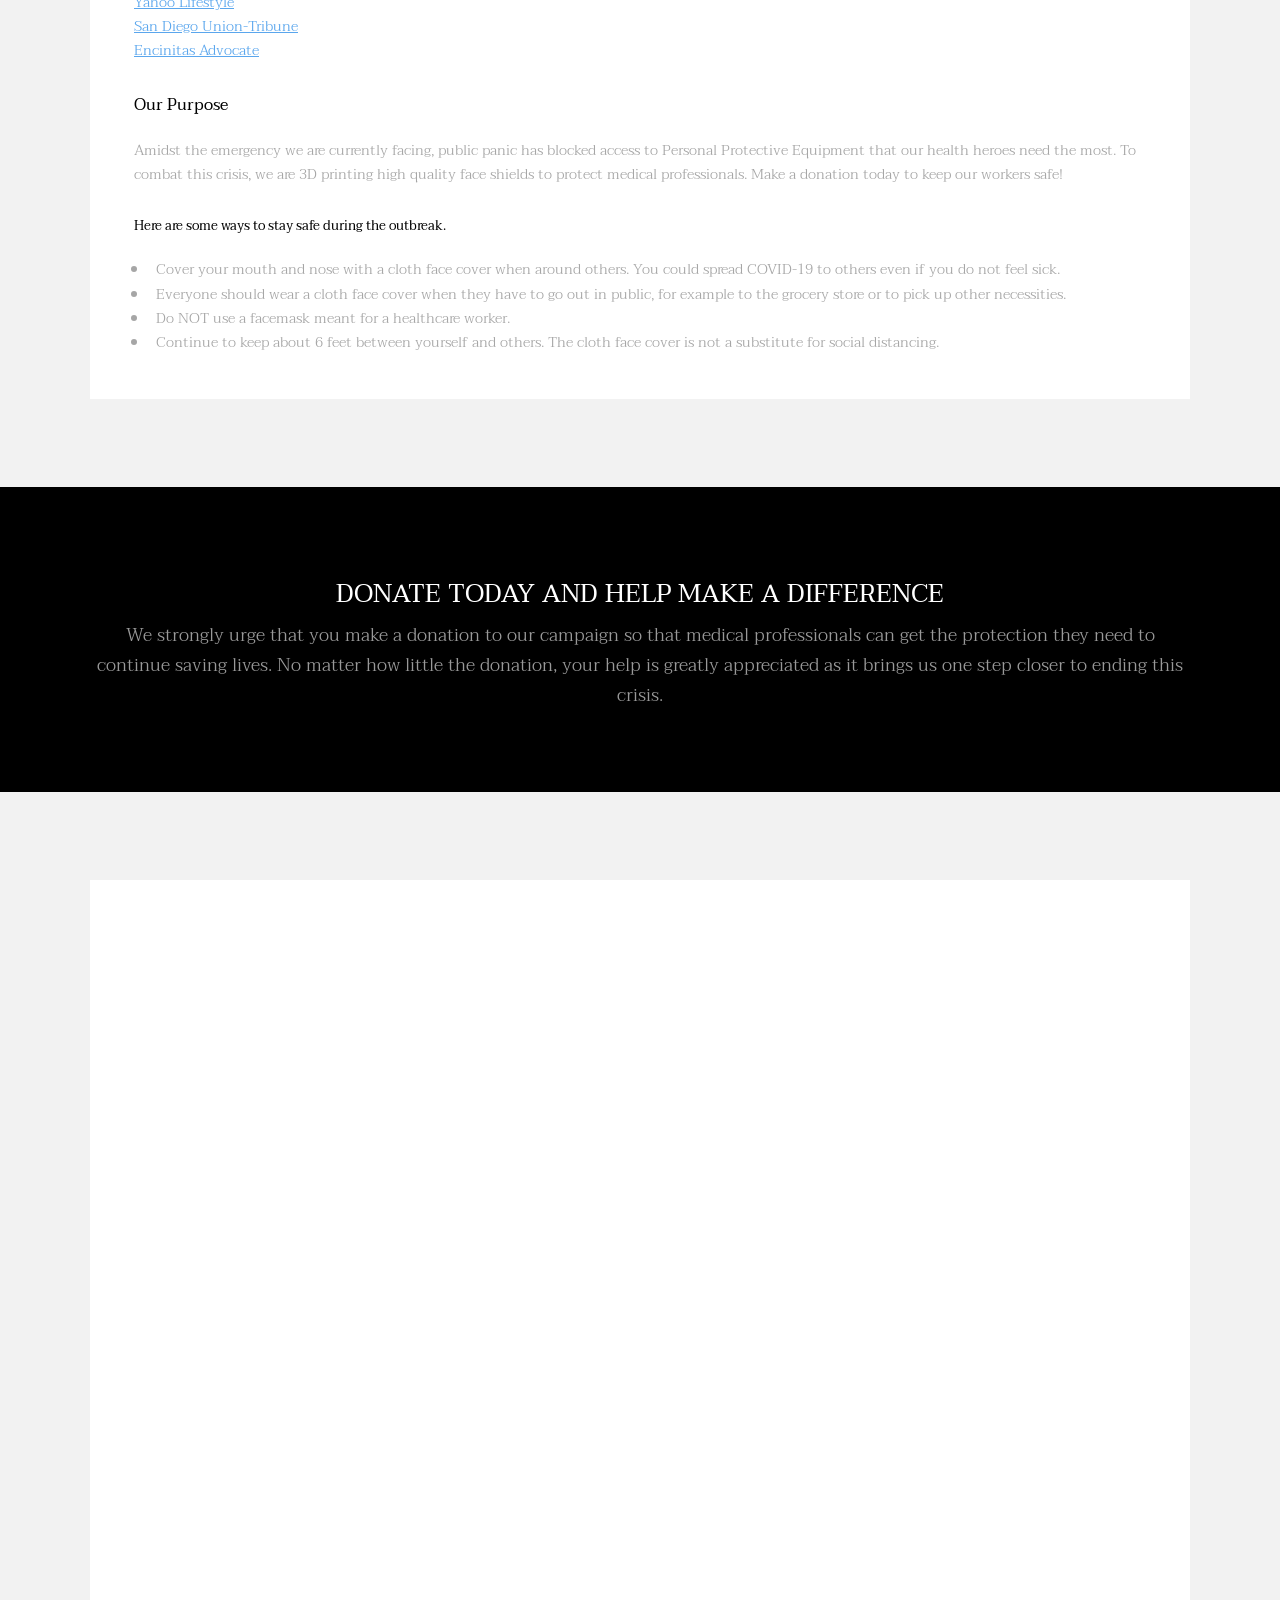
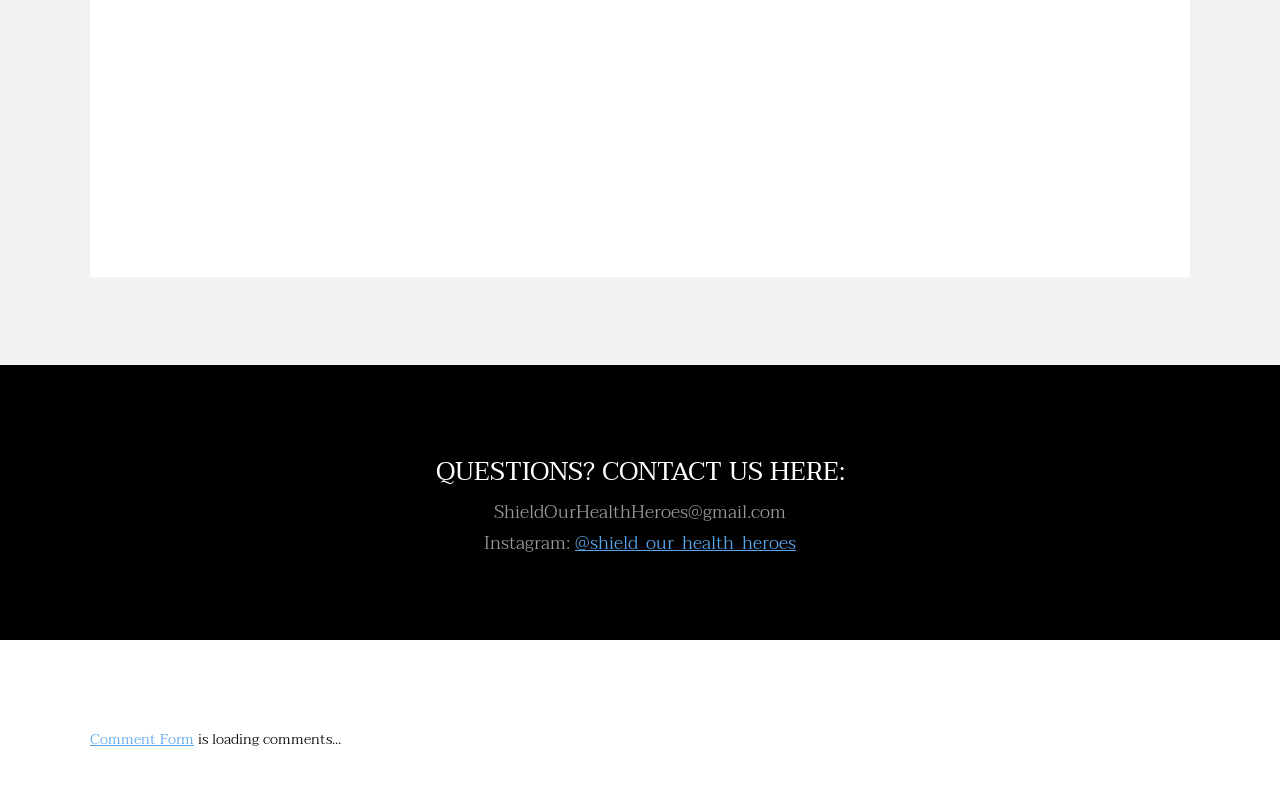
==== commit 045d2adf: "fix typo i noticed" ====
--- a/index.html
+++ b/index.html
@@ -170,7 +170,7 @@
 				  THANK YOU FOR HAVING US <u><a target="_blank" href="https://www.10news.com/news/local-news/high-school-friends-create-donate-ppe-to-local-hospitals">ABC 10 News</a></u><br>
 				  <iframe width="560" height="315" src="https://www.youtube.com/embed/5SQ0QVlok44" frameborder="0" allow="accelerometer; autoplay; clipboard-write; encrypted-media; gyroscope; picture-in-picture" allowfullscreen></iframe>
 				  <br><u><a target="_blank" href="https://www.yahoo.com/lifestyle/high-school-students-creating-donating-ppe-frontline-heroes-180231235.html?guce_referrer=[base64]&guce_referrer_sig=AQAAAMjVmH9sppshi9A278LwTKOtNpavGbnkp15ygAJLzTOo2PG6ZEGZlWA6tjz8HpPvnvYV-cWrKC55kzO6doad74uBuYIU6hHOZZyX0s5kdmkEDiMPp0OyKqMhK9U5V3q3hC0GTVhKOjRZz484fXT-43aRm7ivwKUqVyvt2w4FJ3ZH&guccounter=2">Yahoo Lifestyle</a></u><br> 
-				  <u><a target="_blank" href="https://www.sandiegouniontribune.com/north-county-community-news/story/2020-07-02/north-county-school-news-july-2">Union Tribute</a></u> <br>
+				  <u><a target="_blank" href="https://www.sandiegouniontribune.com/north-county-community-news/story/2020-07-02/north-county-school-news-july-2">San Diego Union-Tribune</a></u> <br>
 				  <u><a target="_blank" href="https://www.encinitasadvocate.com/lifestyle/story/2020-06-19/high-school-students-make-ppe-face-shields-and-donate-to-scripps-encinitas">Encinitas Advocate</a></u>
 	
                 </p>
